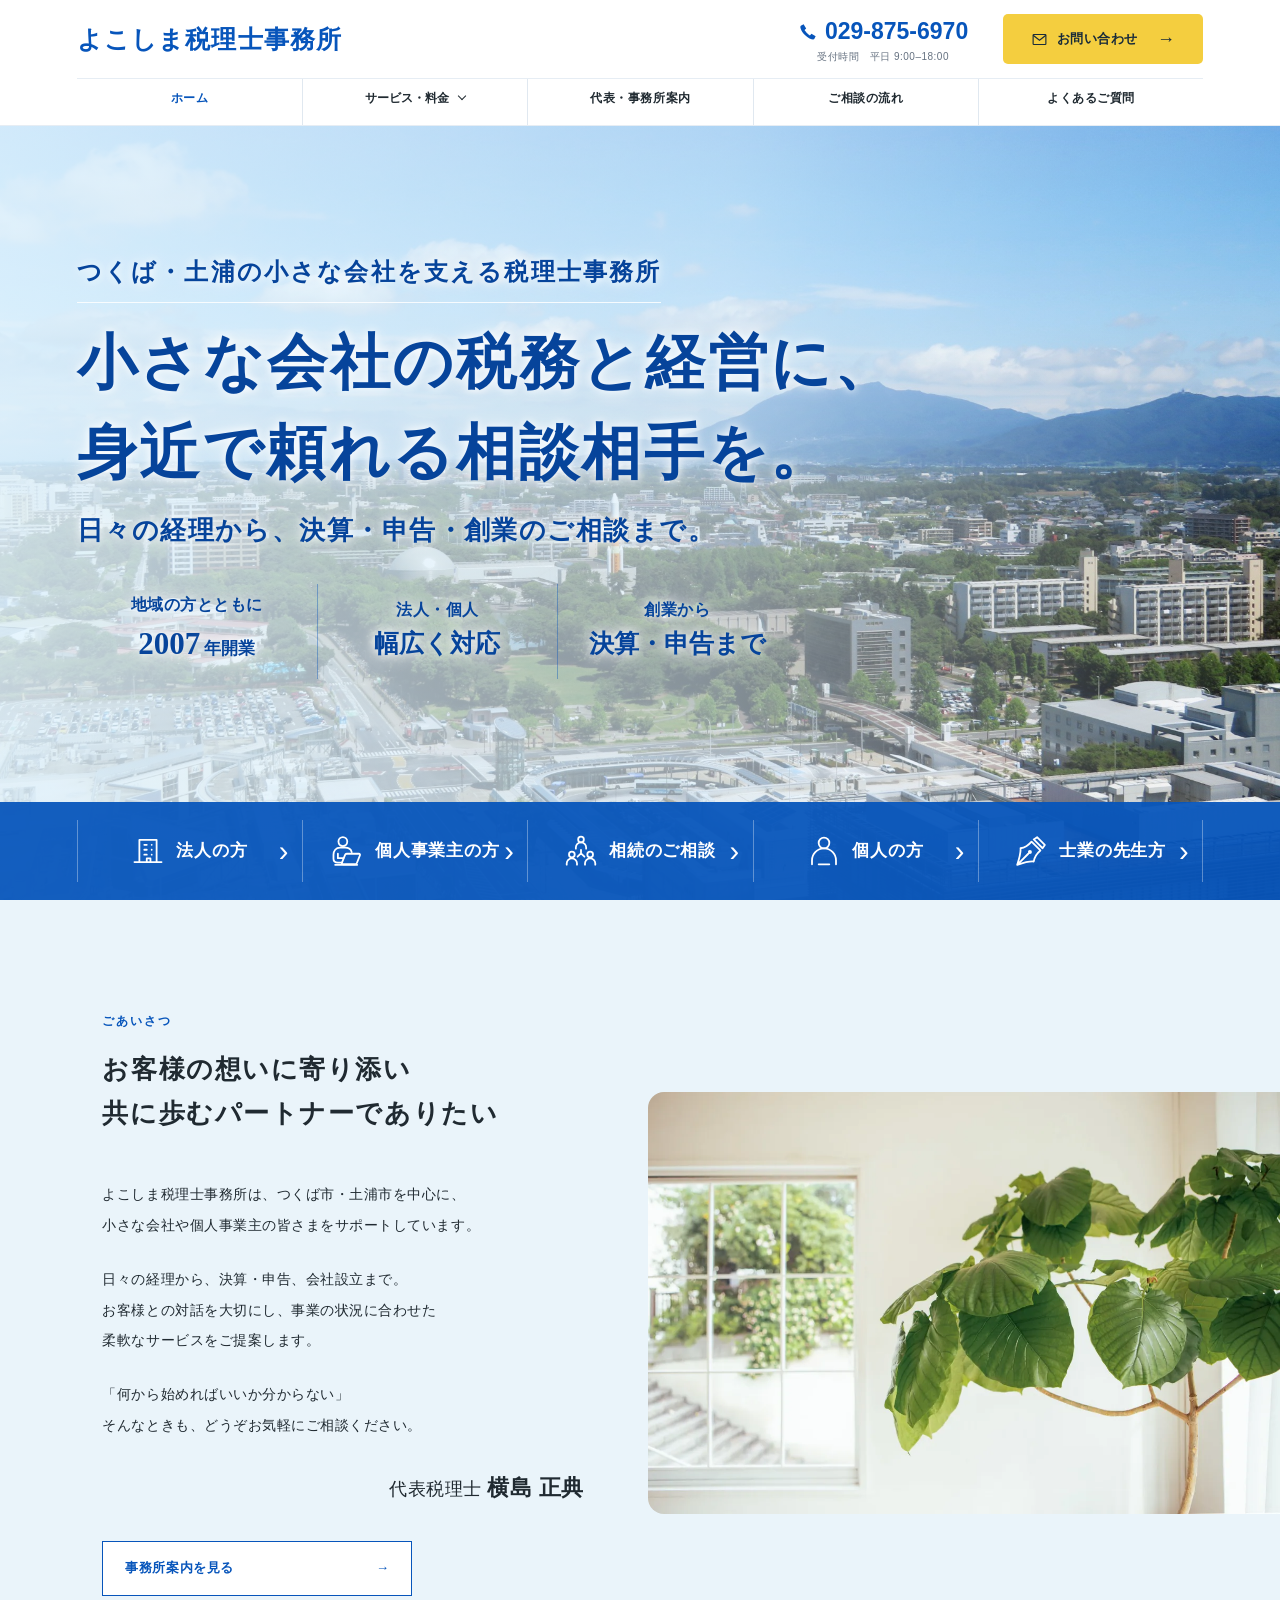
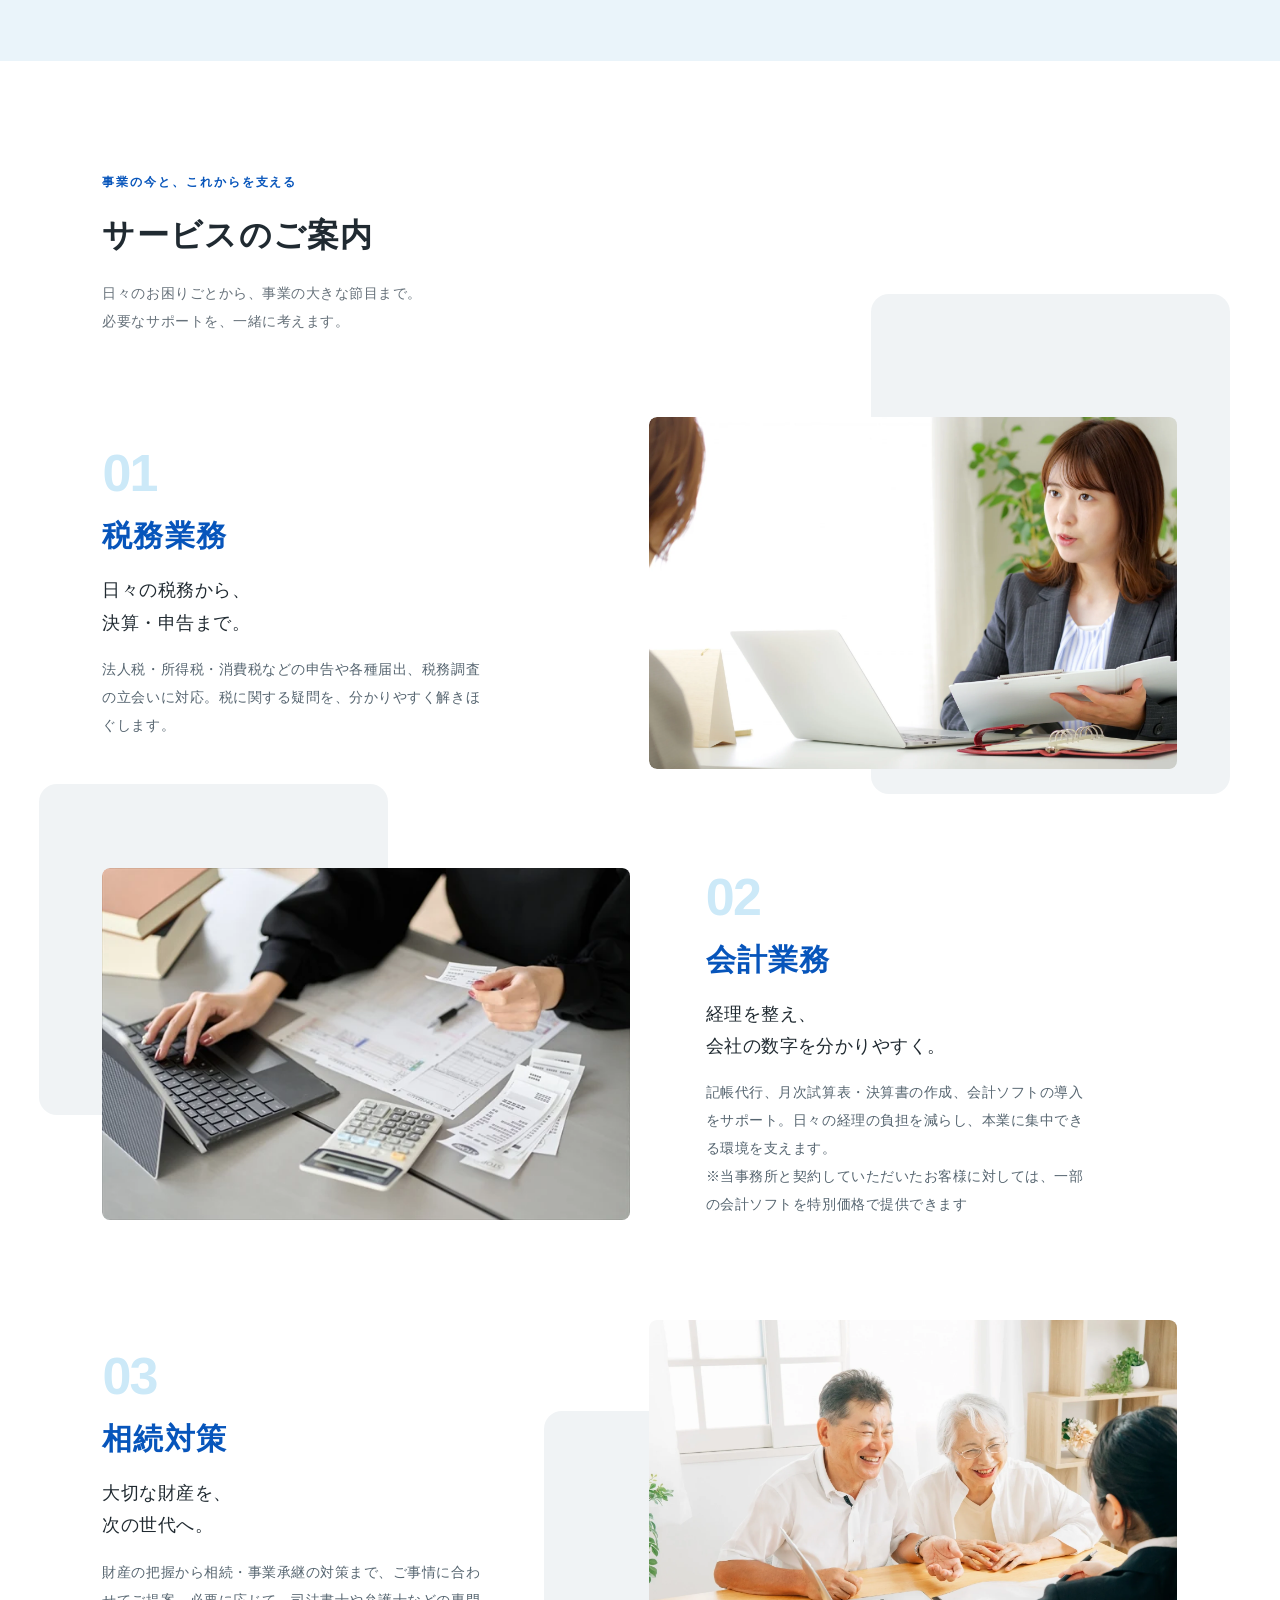
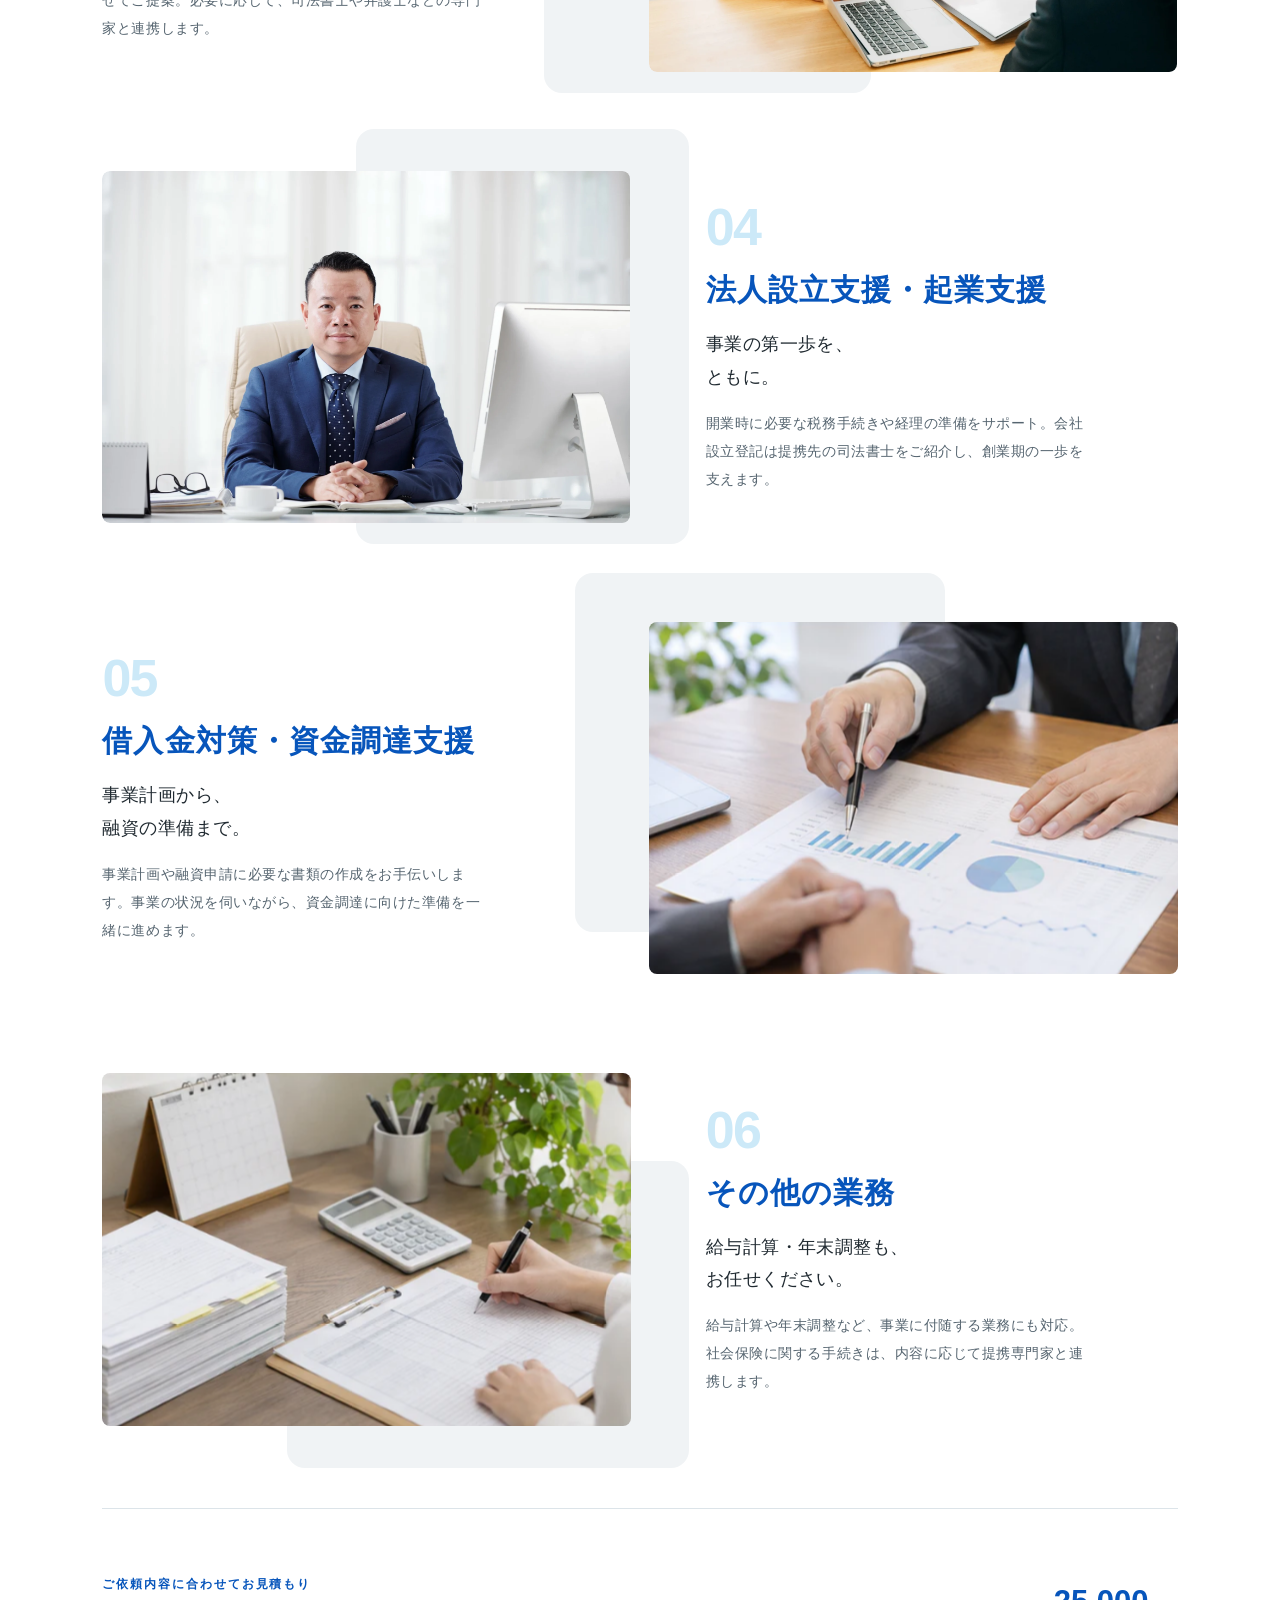
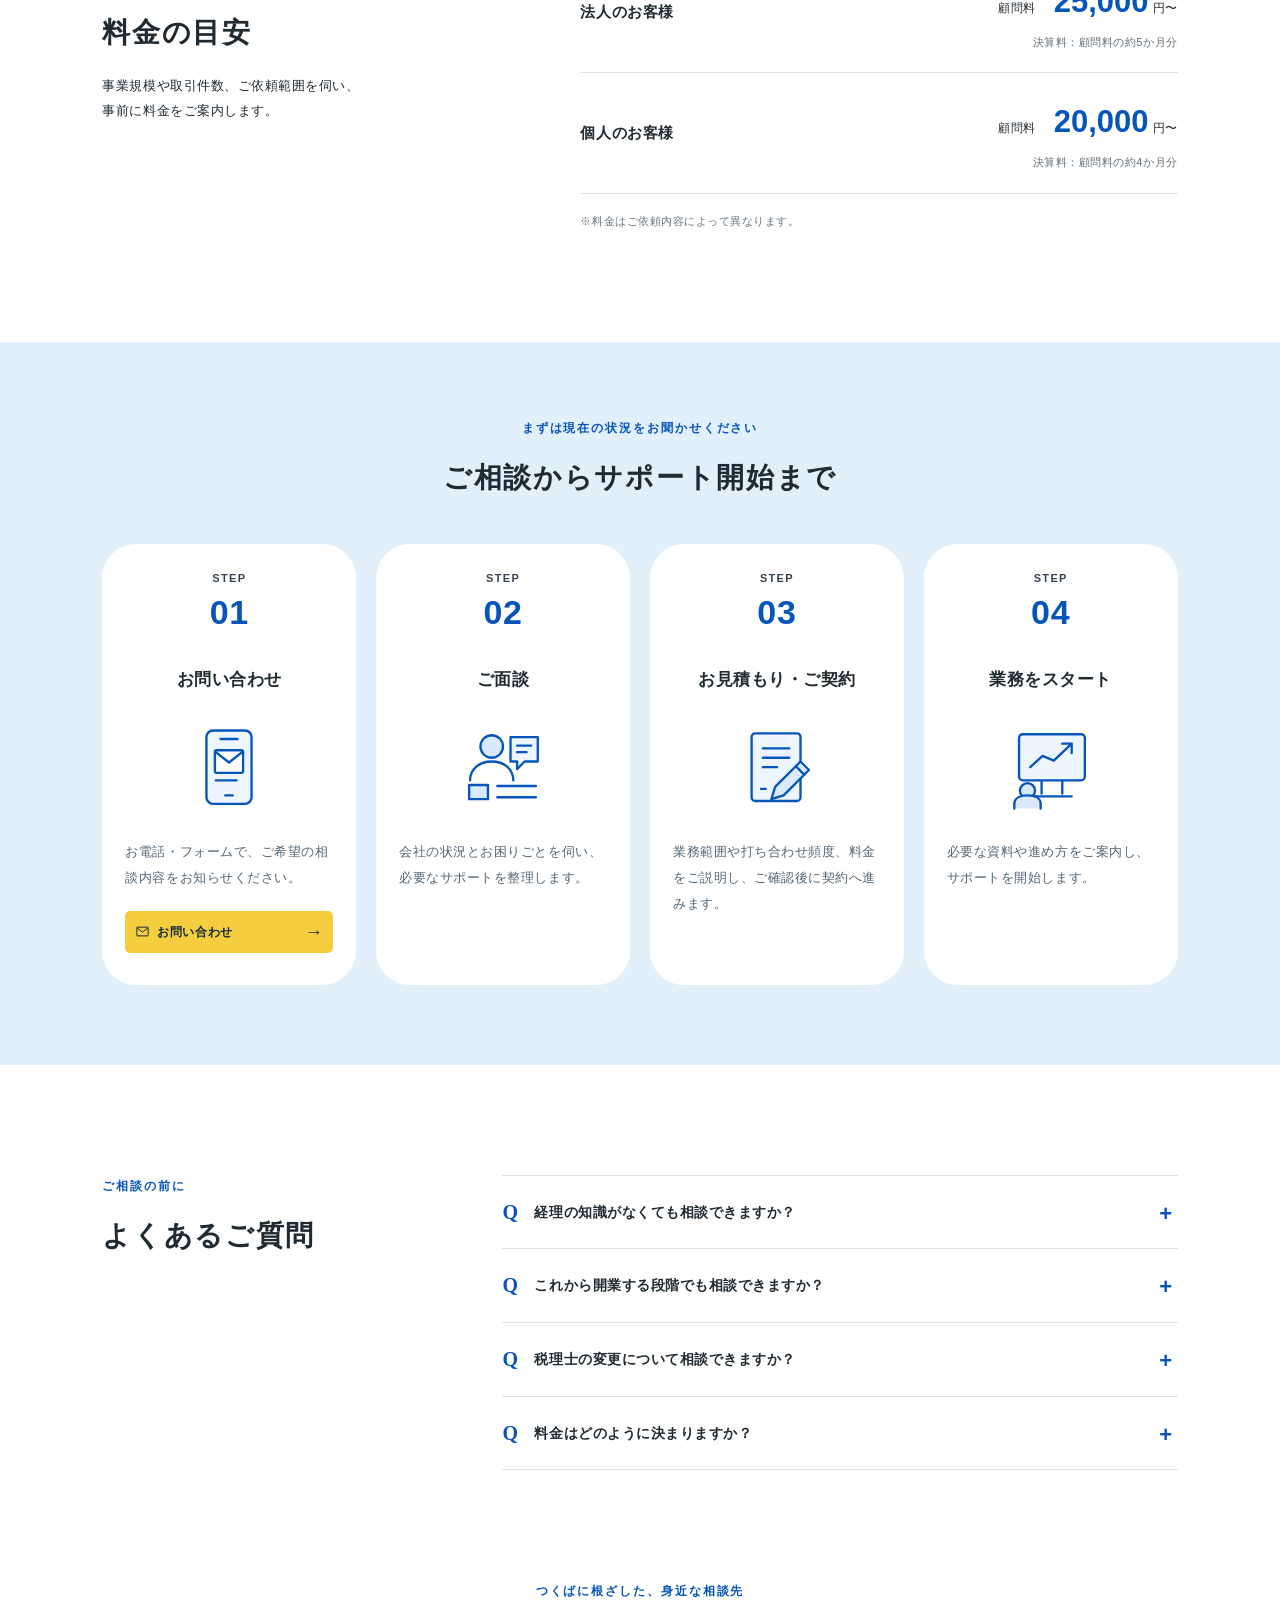
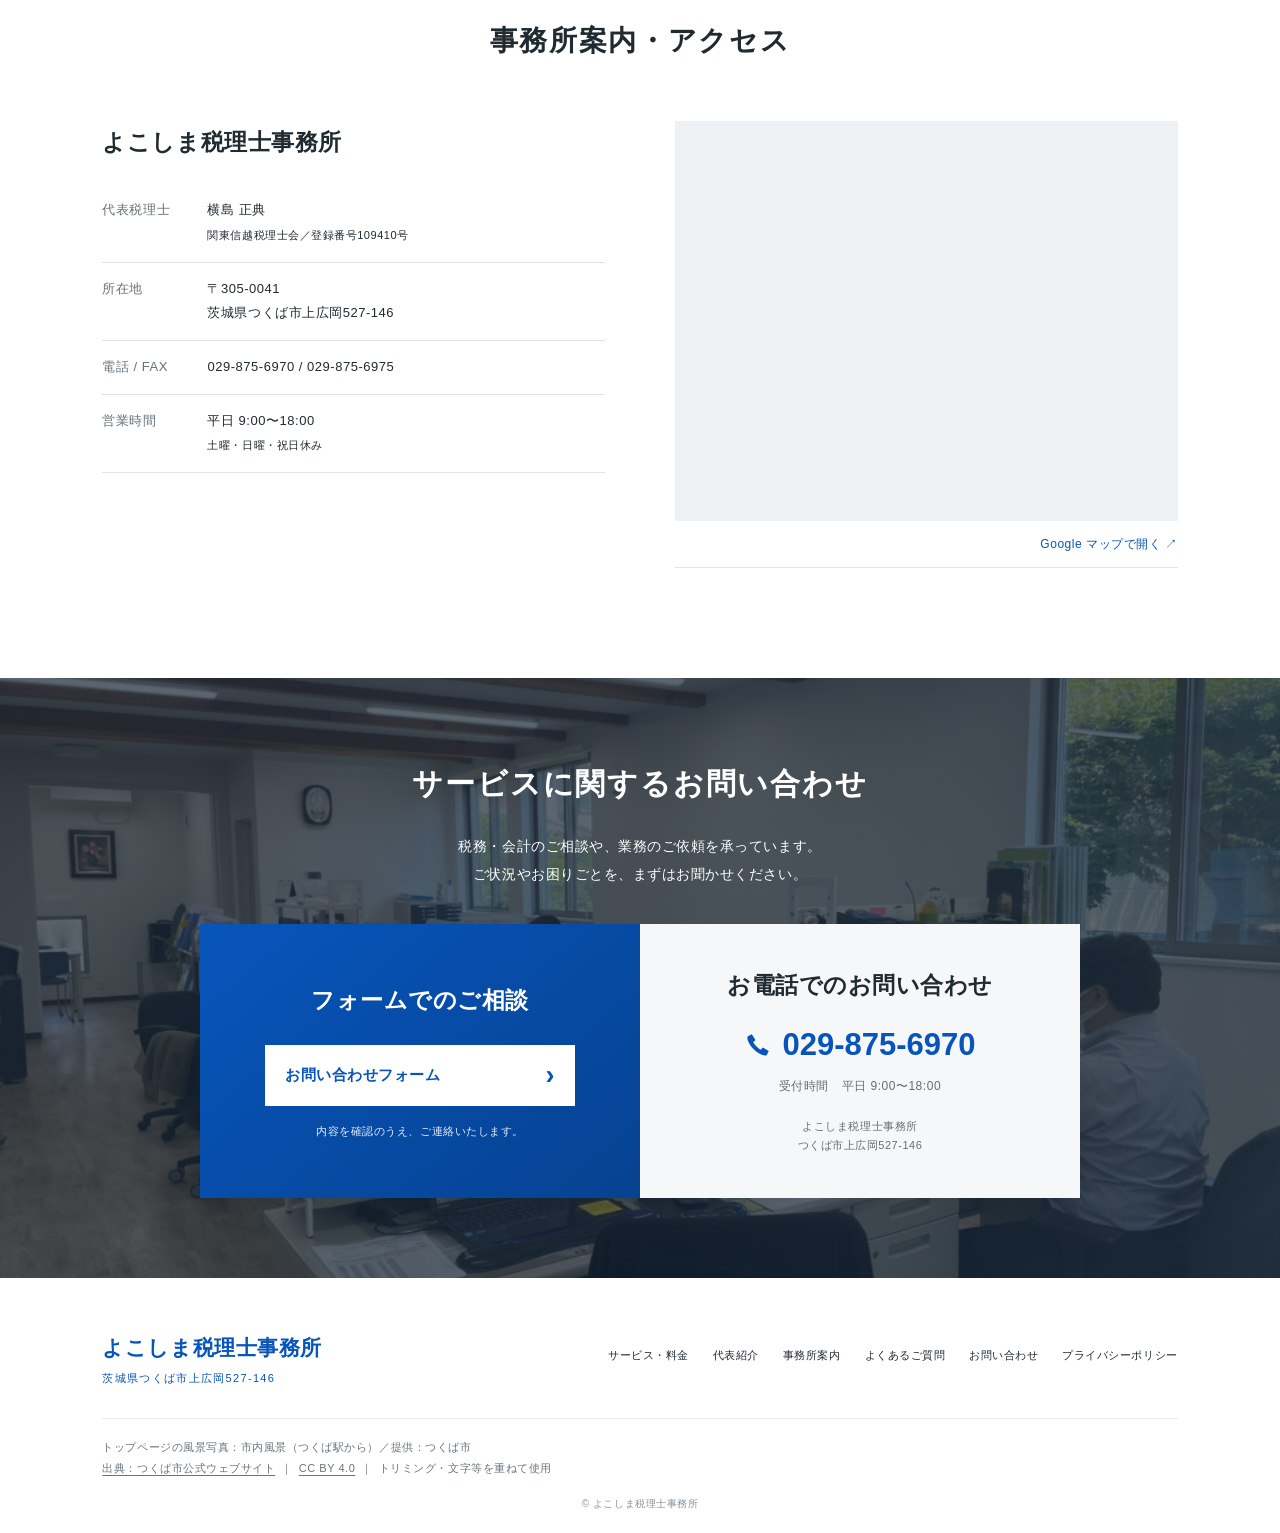
==== index.html @ c9001337 "プライバシーポリシーページを追加し、全ページのフッターからリンクする お問い合わせフォームで個人情報を受け取るため。内容は現行サイトの方針を引き継ぎ、フォームの利用目的を追記した。  Co-Autho" ====
<!doctype html>
<html lang="ja"><head><meta charset="utf-8"><meta name="viewport" content="width=device-width,initial-scale=1"><meta name="robots" content="noindex,nofollow"><title>よこしま税理士事務所｜つくば市の税務・会計・創業支援</title><meta name="description" content="つくば市・土浦市を中心に、小さな会社と個人事業主をサポート。よこしま税理士事務所の税務・会計、決算・申告、創業支援のご案内。"><link rel="stylesheet" href="style.css"><link rel="stylesheet" href="home-flow.css"><link rel="stylesheet" href="contact-panel.css"><link rel="stylesheet" href="scroll-reveal.css"><link rel="icon" href="favicon.ico" type="image/x-icon"></head>
<body><a class="skip" href="#main">本文へ</a><header class="header header-two-row" id="top"><div class="header-top"><a class="brand" href="#top">よこしま税理士事務所</a><a class="header-phone" href="tel:0298756970"><span><svg viewBox="0 0 24 24" aria-hidden="true"><path d="M6.7 2.8 3.4 4.4c-1.4.8-.1 6.2 4.9 11.2s10.4 6.3 11.2 4.9l1.7-3.3-5-3-1.9 1.9c-1.8-.9-5.5-4.6-6.4-6.4l1.9-1.9-3.1-5Z" fill="currentColor"/></svg>029-875-6970</span><small>受付時間　平日 9:00–18:00</small></a><a class="header-cta" href="contact/"><svg viewBox="0 0 24 24" aria-hidden="true"><rect x="3" y="5" width="18" height="14" rx="1"/><path d="m3 6 9 7 9-7"/></svg>お問い合わせ<span>→</span></a><button class="menu" aria-label="メニューを開く" aria-expanded="false" aria-controls="navigation"><span></span><span></span></button></div><nav id="navigation" aria-label="メインナビゲーション"><a href="#top" aria-current="page">ホーム</a><div class="nav-service-dropdown"><button type="button" class="nav-service-trigger" aria-expanded="false" aria-controls="service-submenu">サービス・料金<span class="nav-service-caret" aria-hidden="true"></span></button><div class="nav-service-submenu" id="service-submenu" aria-label="対象別のサービス"><a href="corporate/"><svg class="audience-icon" viewBox="1 -1 26 26" preserveAspectRatio="xMidYMid meet" aria-hidden="true" fill="none" stroke="currentColor" stroke-width="1.8" stroke-linecap="round" stroke-linejoin="round"><path d="M7 21V3h14v18M3 21h22M11 7h2m4 0h0M11 11h2m4 0h0M11 15h2m4 0h0M13 21v-3h3v3"/></svg><span class="audience-label">法人の方</span><span class="nav-service-chevron" aria-hidden="true">›</span></a><a href="freelance/"><svg class="audience-icon" viewBox="-0.25 -0.5 29 29" preserveAspectRatio="xMidYMid meet" aria-hidden="true" fill="none" stroke="currentColor" stroke-width="1.8" stroke-linecap="round" stroke-linejoin="round"><circle cx="10.5" cy="5.5" r="4"/><path d="M18.5 15c-.7-3-3.2-4-6-4H8c-3.9 0-6 2.8-6 6.5V21c0 2.3 1.6 3.5 4 3.5h3.5M6 16.5v4H11M3.5 26.5h20"/><path d="M14 16.5h11c.9 0 1.3.6 1 1.4l-2.8 7c-.3.8-.8 1.1-1.6 1.1H10.5c-.8 0-1.2-.6-.9-1.3l2.8-7c.3-.8.8-1.2 1.6-1.2Z"/></svg><span class="audience-label">個人事業主の方</span><span class="nav-service-chevron" aria-hidden="true">›</span></a><a href="inheritance/"><svg class="audience-icon" viewBox="0 0 28 28" aria-hidden="true" fill="none" stroke="currentColor" stroke-width="1.8" stroke-linecap="round" stroke-linejoin="round"><circle cx="14" cy="4" r="2.5"/><circle cx="6" cy="17" r="2.5"/><circle cx="22" cy="17" r="2.5"/><path d="M9.5 12v-1a4.5 4.5 0 0 1 9 0v1M1.5 26v-1a4.5 4.5 0 0 1 9 0v1m7 0v-1a4.5 4.5 0 0 1 9 0v1M14 13v3m-3 3 3-3 3 3"/></svg><span class="audience-label">相続のご相談</span><span class="nav-service-chevron" aria-hidden="true">›</span></a><a href="personal/"><svg class="audience-icon" viewBox="2 2 24 24" preserveAspectRatio="xMidYMid meet" aria-hidden="true" fill="none" stroke="currentColor" stroke-width="1.8" stroke-linecap="round" stroke-linejoin="round"><circle cx="14" cy="8" r="4"/><path d="M5 24v-3a9 9 0 0 1 18 0v3M10 24h8"/></svg><span class="audience-label">個人の方</span><span class="nav-service-chevron" aria-hidden="true">›</span></a><a href="partners/"><svg class="audience-icon" viewBox="0 -1 29 29" preserveAspectRatio="xMidYMid meet" aria-hidden="true" fill="none" stroke="currentColor" stroke-width="1.8" stroke-linecap="round" stroke-linejoin="round"><path d="m17 3 3-2 7 7-2 3-8-8ZM15 5l8 8c-3.5 3-5.5 6-6 10-4.5-.5-9 1-15 3 2-6 3.5-10.5 3-15 4-.5 7-2.5 10-6ZM2 26l10-10"/><circle cx="13.5" cy="14.5" r="1.8" fill="currentColor" stroke="none"/></svg><span class="audience-label">士業の先生方</span><span class="nav-service-chevron" aria-hidden="true">›</span></a></div></div><a href="about/">代表・事務所案内</a><a href="flow/">ご相談の流れ</a><a href="faq/">よくあるご質問</a></nav></header>
<main id="main"><section class="hero hero-classic" aria-label="つくばの小さな会社を支える税理士事務所"><img class="hero-city" src="assets/tsukuba.jpg" alt="つくば駅周辺の街並みと筑波山" fetchpriority="high"><div class="hero-wash"></div><div class="hero-content"><div class="hero-copy"><p class="hero-kicker">つくば・土浦の小さな会社を支える税理士事務所</p><h1>小さな会社の税務と経営に、<br>身近で頼れる相談相手を。</h1><p class="hero-subtitle">日々の経理から、決算・申告・創業のご相談まで。</p><ul class="hero-strengths" aria-label="事務所の特徴"><li><p>地域の方とともに<strong>2007<span>年開業</span></strong></p></li><li><p>法人・個人<strong>幅広く対応</strong></p></li><li><p>創業から<strong>決算・申告まで</strong></p></li></ul></div></div><nav class="hero-office hero-audiences" aria-label="ご相談される方へ"><a href="corporate/"><span class="audience-content"><svg class="audience-icon" viewBox="1 -1 26 26" preserveAspectRatio="xMidYMid meet" aria-hidden="true" fill="none" stroke="currentColor" stroke-width="1.8" stroke-linecap="round" stroke-linejoin="round"><path d="M7 21V3h14v18M3 21h22M11 7h2m4 0h0M11 11h2m4 0h0M11 15h2m4 0h0M13 21v-3h3v3"/></svg><span class="audience-label">法人の方</span></span><span class="audience-chevron" aria-hidden="true">›</span></a><a href="freelance/"><span class="audience-content"><svg class="audience-icon" viewBox="-0.25 -0.5 29 29" preserveAspectRatio="xMidYMid meet" aria-hidden="true" fill="none" stroke="currentColor" stroke-width="1.8" stroke-linecap="round" stroke-linejoin="round"><circle cx="10.5" cy="5.5" r="4"/><path d="M18.5 15c-.7-3-3.2-4-6-4H8c-3.9 0-6 2.8-6 6.5V21c0 2.3 1.6 3.5 4 3.5h3.5M6 16.5v4H11M3.5 26.5h20"/><path d="M14 16.5h11c.9 0 1.3.6 1 1.4l-2.8 7c-.3.8-.8 1.1-1.6 1.1H10.5c-.8 0-1.2-.6-.9-1.3l2.8-7c.3-.8.8-1.2 1.6-1.2Z"/></svg><span class="audience-label">個人事業主の方</span></span><span class="audience-chevron" aria-hidden="true">›</span></a><a href="inheritance/"><span class="audience-content"><svg class="audience-icon" viewBox="0 0 28 28" aria-hidden="true" fill="none" stroke="currentColor" stroke-width="1.8" stroke-linecap="round" stroke-linejoin="round"><circle cx="14" cy="4" r="2.5"/><circle cx="6" cy="17" r="2.5"/><circle cx="22" cy="17" r="2.5"/><path d="M9.5 12v-1a4.5 4.5 0 0 1 9 0v1M1.5 26v-1a4.5 4.5 0 0 1 9 0v1m7 0v-1a4.5 4.5 0 0 1 9 0v1M14 13v3m-3 3 3-3 3 3"/></svg><span class="audience-label">相続のご相談</span></span><span class="audience-chevron" aria-hidden="true">›</span></a><a href="personal/"><span class="audience-content"><svg class="audience-icon" viewBox="2 2 24 24" preserveAspectRatio="xMidYMid meet" aria-hidden="true" fill="none" stroke="currentColor" stroke-width="1.8" stroke-linecap="round" stroke-linejoin="round"><circle cx="14" cy="8" r="4"/><path d="M5 24v-3a9 9 0 0 1 18 0v3M10 24h8"/></svg><span class="audience-label">個人の方</span></span><span class="audience-chevron" aria-hidden="true">›</span></a><a href="partners/"><span class="audience-content"><svg class="audience-icon" viewBox="0 -1 29 29" preserveAspectRatio="xMidYMid meet" aria-hidden="true" fill="none" stroke="currentColor" stroke-width="1.8" stroke-linecap="round" stroke-linejoin="round"><path d="m17 3 3-2 7 7-2 3-8-8ZM15 5l8 8c-3.5 3-5.5 6-6 10-4.5-.5-9 1-15 3 2-6 3.5-10.5 3-15 4-.5 7-2.5 10-6ZM2 26l10-10"/><circle cx="13.5" cy="14.5" r="1.8" fill="currentColor" stroke="none"/></svg><span class="audience-label">士業の先生方</span></span><span class="audience-chevron" aria-hidden="true">›</span></a></nav></section>
<section class="intro section" id="about"><div class="intro-bg"></div><div class="wrap intro-grid"><div class="intro-copy"><p class="eyebrow">ごあいさつ</p><h2>お客様の想いに寄り添い<br>共に歩むパートナーでありたい</h2><div class="prose"><p>よこしま税理士事務所は、つくば市・土浦市を中心に、<br class="desktop">小さな会社や個人事業主の皆さまをサポートしています。</p><p>日々の経理から、決算・申告、会社設立まで。<br>お客様との対話を大切にし、事業の状況に合わせた<br class="desktop">柔軟なサービスをご提案します。</p><p>「何から始めればいいか分からない」<br>そんなときも、どうぞお気軽にご相談ください。</p><p class="intro-signature">代表税理士 <strong>横島 正典</strong></p></div><a class="outline" href="about/">事務所案内を見る <span>→</span></a></div><figure class="intro-photo"><img src="assets/greeting-plant-window.webp" alt="窓辺に観葉植物が置かれた明るい室内" width="1200" height="800" loading="lazy"></figure></div></section>
<section class="section services services-editorial" id="services"><div class="wrap"><div class="service-heading"><p class="eyebrow">事業の今と、これからを支える</p><h2>サービスのご案内</h2><p>日々のお困りごとから、事業の大きな節目まで。<br>必要なサポートを、一緒に考えます。</p></div><div class="service-stories"><article class="service-story" id="service-1"><div class="service-copy"><span class="story-number" aria-hidden="true">01</span><h3>税務業務</h3><h4>日々の税務から、<br>決算・申告まで。</h4><p>法人税・所得税・消費税などの申告や各種届出、税務調査の立会いに対応。税に関する疑問を、分かりやすく解きほぐします。</p></div><div class="service-visual"><div class="service-photo-frame"><div class="service-photo photo-1" role="img" aria-label="書類を手に相談に応じる女性（イメージ）"></div></div></div></article><article class="service-story" id="service-2"><div class="service-copy"><span class="story-number" aria-hidden="true">02</span><h3>会計業務</h3><h4>経理を整え、<br>会社の数字を分かりやすく。</h4><p>記帳代行、月次試算表・決算書の作成、会計ソフトの導入をサポート。日々の経理の負担を減らし、本業に集中できる環境を支えます。</p><p>※当事務所と契約していただいたお客様に対しては、一部の会計ソフトを特別価格で提供できます</p></div><div class="service-visual"><div class="service-photo-frame"><div class="service-photo photo-2" role="img" aria-label="領収書を手にパソコンで経理作業をする様子（イメージ）"></div></div></div></article><article class="service-story" id="service-3"><div class="service-copy"><span class="story-number" aria-hidden="true">03</span><h3>相続対策</h3><h4>大切な財産を、<br>次の世代へ。</h4><p>財産の把握から相続・事業承継の対策まで、ご事情に合わせてご提案。必要に応じて、司法書士や弁護士などの専門家と連携します。</p></div><div class="service-visual"><div class="service-photo-frame"><div class="service-photo photo-3" role="img" aria-label="相続について相談する二人（イメージ）"></div></div></div></article><article class="service-story" id="service-4"><div class="service-copy"><span class="story-number" aria-hidden="true">04</span><h3>法人設立支援・起業支援</h3><h4>事業の第一歩を、<br>ともに。</h4><p>開業時に必要な税務手続きや経理の準備をサポート。会社設立登記は提携先の司法書士をご紹介し、創業期の一歩を支えます。</p></div><div class="service-visual"><div class="service-photo-frame"><div class="service-photo photo-4" role="img" aria-label="オフィスの机に座るスーツ姿の男性（イメージ）"></div></div></div></article><article class="service-story" id="service-5"><div class="service-copy"><span class="story-number" aria-hidden="true">05</span><h3>借入金対策・資金調達支援</h3><h4>事業計画から、<br>融資の準備まで。</h4><p>事業計画や融資申請に必要な書類の作成をお手伝いします。事業の状況を伺いながら、資金調達に向けた準備を一緒に進めます。</p></div><div class="service-visual"><div class="service-photo-frame"><div class="service-photo photo-5" role="img" aria-label="事業計画と資金繰りの資料を確認する手元（イメージ）"></div></div></div></article><article class="service-story" id="service-6"><div class="service-copy"><span class="story-number" aria-hidden="true">06</span><h3>その他の業務</h3><h4>給与計算・年末調整も、<br>お任せください。</h4><p>給与計算や年末調整など、事業に付随する業務にも対応。社会保険に関する手続きは、内容に応じて提携専門家と連携します。</p></div><div class="service-visual"><div class="service-photo-frame"><div class="service-photo photo-6" role="img" aria-label="給与計算や年末調整の事務作業イメージ（イメージ）"></div></div></div></article></div><div class="fees"><div><p class="eyebrow">ご依頼内容に合わせてお見積もり</p><h2>料金の目安</h2><p>事業規模や取引件数、ご依頼範囲を伺い、<br>事前に料金をご案内します。</p></div><div class="fee-table"><div class="fee-row"><h3>法人のお客様</h3><p>顧問料 <strong>25,000</strong>円〜<small>決算料：顧問料の約5か月分</small></p></div><div class="fee-row"><h3>個人のお客様</h3><p>顧問料 <strong>20,000</strong>円〜<small>決算料：顧問料の約4か月分</small></p></div><p class="fee-note">※料金はご依頼内容によって異なります。</p></div></div></div></section>
<section class="flow section" id="flow"><div class="wrap"><div class="section-heading"><p class="eyebrow">まずは現在の状況をお聞かせください</p><h2>ご相談からサポート開始まで</h2></div><ol class="corporate-flow-cards"><li><div class="flow-step-label">STEP<strong>01</strong></div><h3>お問い合わせ</h3><svg class="flow-icon" viewBox="0 0 100 100" fill="none" stroke="currentColor" stroke-width="2.5" stroke-linecap="round" stroke-linejoin="round" aria-hidden="true"><rect x="26" y="8" width="48" height="78" rx="7" fill="#edf5ff"/><path d="M41 17h18M46 77h8"/><rect x="35" y="29" width="30" height="24" rx="2" fill="white"/><path d="m36 31 14 11 14-11M36 61h22"/></svg><p>お電話・フォームで、ご希望の相談内容をお知らせください。</p><a class="header-cta flow-contact-cta" href="contact/"><svg viewBox="0 0 24 24" aria-hidden="true"><rect x="3" y="5" width="18" height="14" rx="1"/><path d="m3 6 9 7 9-7"/></svg>お問い合わせ<span>→</span></a></li><li><div class="flow-step-label">STEP<strong>02</strong></div><h3>ご面談</h3><svg class="flow-icon" viewBox="0 0 100 100" fill="none" stroke="currentColor" stroke-width="2.5" stroke-linecap="round" stroke-linejoin="round" aria-hidden="true"><path d="M15 61c0-12 10-20 23-20s23 8 23 20M44 79h41M44 67h41"/><circle cx="38" cy="25" r="12" fill="#d9eaff"/><path d="M58 15h29v26H73l-8 8v-8h-7z" fill="#edf5ff"/><path d="M65 24h15M65 31h10"/><path d="M14 66h20v15H14z" fill="#d9eaff"/></svg><p>会社の状況とお困りごとを伺い、必要なサポートを整理します。</p></li><li><div class="flow-step-label">STEP<strong>03</strong></div><h3>お見積もり・ご契約</h3><svg class="flow-icon" viewBox="0 0 100 100" fill="none" stroke="currentColor" stroke-width="2.5" stroke-linecap="round" stroke-linejoin="round" aria-hidden="true"><rect x="23" y="11" width="52" height="72" rx="4" fill="#edf5ff"/><path d="M35 27h28M35 37h28M35 47h15"/><path d="m48 68 27-27 9 9-27 27-13 4z" fill="#d9eaff"/><path d="m70 46 9 9M33 70h5"/></svg><p>業務範囲や打ち合わせ頻度、料金をご説明し、ご確認後に契約へ進みます。</p></li><li><div class="flow-step-label">STEP<strong>04</strong></div><h3>業務をスタート</h3><svg class="flow-icon" viewBox="0 0 100 100" fill="none" stroke="currentColor" stroke-width="2.5" stroke-linecap="round" stroke-linejoin="round" aria-hidden="true"><rect x="16" y="12" width="70" height="49" rx="4" fill="#edf5ff"/><path d="M40 62v13M62 62v13M30 78h42M28 47l13-12 12 5 19-18M62 22h10v10"/><circle cx="25" cy="72" r="8" fill="#d9eaff"/><path d="M11 91v-5c0-6 6-9 14-9s14 3 14 9v5" fill="#d9eaff"/></svg><p>必要な資料や進め方をご案内し、サポートを開始します。</p></li></ol></div></section>
<section class="faq section" id="faq"><div class="wrap faq-grid"><div><p class="eyebrow">ご相談の前に</p><h2>よくあるご質問</h2></div><div class="questions"><details><summary>経理の知識がなくても相談できますか？</summary><p>もちろんです。帳簿の付け方や領収書の整理、会計ソフトの使い方など、基本的なことからご相談いただけます。</p></details><details><summary>これから開業する段階でも相談できますか？</summary><p>はい。開業時に必要な税務上の届出や経理の準備、資金調達などについてサポートします。会社設立登記は提携先の司法書士をご紹介します。</p></details><details><summary>税理士の変更について相談できますか？</summary><p>ご相談いただけます。現在の状況やご希望を伺い、必要な資料と引き継ぎの進め方をご案内します。</p></details><details><summary>料金はどのように決まりますか？</summary><p>事業規模、取引件数、依頼する業務の範囲や訪問頻度などに応じてお見積もりします。ご事情やご予算もお聞かせください。</p></details></div></div></section>
<section class="office section" id="office"><div class="wrap"><div class="section-heading"><p class="eyebrow">つくばに根ざした、身近な相談先</p><h2>事務所案内・アクセス</h2></div><div class="office-grid"><div><h3 class="office-name">よこしま税理士事務所</h3><dl class="office-data"><div><dt>代表税理士</dt><dd>横島 正典<br><small>関東信越税理士会／登録番号109410号</small></dd></div><div><dt>所在地</dt><dd>〒305-0041<br>茨城県つくば市上広岡527-146</dd></div><div><dt>電話 / FAX</dt><dd><a href="tel:0298756970">029-875-6970</a> / 029-875-6975</dd></div><div><dt>営業時間</dt><dd>平日 9:00〜18:00<br><small>土曜・日曜・祝日休み</small></dd></div></dl></div><div class="map"><iframe title="よこしま税理士事務所の所在地（Google マップ）" src="https://maps.google.com/maps?q=%E8%8C%A8%E5%9F%8E%E7%9C%8C%E3%81%A4%E3%81%8F%E3%81%B0%E5%B8%82%E4%B8%8A%E5%BA%83%E5%B2%A1527-146&output=embed&hl=ja&z=15" loading="lazy" referrerpolicy="no-referrer-when-downgrade" allowfullscreen></iframe><a class="map-link" href="https://www.google.com/maps/search/?api=1&query=%E3%82%88%E3%81%93%E3%81%97%E3%81%BE%E7%A8%8E%E7%90%86%E5%A3%AB%E4%BA%8B%E5%8B%99%E6%89%80%20%E3%81%A4%E3%81%8F%E3%81%B0" target="_blank" rel="noopener">Google マップで開く ↗</a></div></div></div></section>
<section class="contact corporate-contact" id="contact" aria-labelledby="contact-title"><div class="wrap"><h2 id="contact-title">サービスに関するお問い合わせ</h2><p class="corporate-contact-intro">税務・会計のご相談や、業務のご依頼を承っています。<br>ご状況やお困りごとを、まずはお聞かせください。</p><div class="corporate-contact-panels"><div class="corporate-contact-form"><h3>フォームでのご相談</h3><a href="contact/">お問い合わせフォーム <span aria-hidden="true">›</span></a><p>内容を確認のうえ、ご連絡いたします。</p></div><div class="corporate-contact-tel"><h3>お電話でのお問い合わせ</h3><a href="tel:0298756970"><svg viewBox="0 0 24 24" aria-hidden="true"><path d="M6.7 2.8 3.4 4.4c-1.4.8-.1 6.2 4.9 11.2s10.4 6.3 11.2 4.9l1.7-3.3-5-3-1.9 1.9c-1.8-.9-5.5-4.6-6.4-6.4l1.9-1.9-3.1-5Z" fill="currentColor"/></svg>029-875-6970</a><p>受付時間　平日 9:00〜18:00</p><small>よこしま税理士事務所<br>つくば市上広岡527-146</small></div></div></div></section>
</main><footer><div class="wrap"><a class="brand" href="#top">よこしま税理士事務所<small>茨城県つくば市上広岡527-146</small></a><nav aria-label="フッターナビゲーション"><a href="#services">サービス・料金</a><a href="about/#representative">代表紹介</a><a href="about/#office-info">事務所案内</a><a href="faq/">よくあるご質問</a><a href="contact/">お問い合わせ</a><a href="privacy/">プライバシーポリシー</a></nav><div class="footer-photo-credit">トップページの風景写真：市内風景（つくば駅から）／提供：つくば市<br><a href="https://www.city.tsukuba.lg.jp/soshikikarasagasu/shichokoshitsukohosenryakuka/gyomuannai/6/1/1008071.html" target="_blank" rel="noopener">出典：つくば市公式ウェブサイト</a><span>｜</span><a href="https://creativecommons.org/licenses/by/4.0/deed.ja" target="_blank" rel="noopener">CC BY 4.0</a><span>｜</span>トリミング・文字等を重ねて使用</div><p class="copyright">© よこしま税理士事務所</p></div></footer><div class="mobile-contact"><a href="tel:0298756970">☎ 電話で相談</a><a href="contact/">お問い合わせ →</a></div><script src="script.js"></script><script src="scroll-reveal.js"></script></body></html>
---- style.css ----
:root{--blue:#0755bb;--deep:#064ba7;--pale:#eaf4fa;--ink:#202a31;--line:#dce4e9}*{box-sizing:border-box}html{scroll-behavior:smooth;scroll-padding-top:100px}body{margin:0;color:var(--ink);font-family:"Noto Sans JP","Hiragino Kaku Gothic ProN","Yu Gothic",Meiryo,sans-serif;font-size:15px;line-height:1.9;letter-spacing:.035em}a{color:inherit;text-decoration:none}button{font:inherit}img{max-width:100%;display:block}h1,h2,h3,p,figure{margin:0}h2{font-size:28px;line-height:1.7;letter-spacing:.06em}h3{font-size:19px}a:focus-visible,button:focus-visible,summary:focus-visible{outline:3px solid #e09e00;outline-offset:5px}.skip{position:absolute;left:10px;top:-60px;background:white;z-index:50}.skip:focus{top:0}.wrap{width:min(1120px,84%);margin:auto}.header{height:94px;display:flex;align-items:center;padding:0 3.5%;gap:32px;background:white;position:relative;z-index:10}.brand{font-family:"Yu Mincho","Hiragino Mincho ProN","Noto Serif JP",serif;font-size:26px;font-weight:700;line-height:1.5;white-space:nowrap}.brand small{display:block;font-family:"Yu Gothic",Meiryo,sans-serif;font-size:11px;font-weight:400;margin-top:5px;letter-spacing:.12em}.header .brand{align-self:stretch;padding-top:20px;background:#fff;position:relative}.header .brand:after{content:"";position:absolute;left:-22px;right:-22px;bottom:-12px;height:16px;background:#fff}.header nav{display:flex;gap:25px;margin-left:auto;align-items:center;font-size:12px;font-weight:700;white-space:nowrap}.header nav a:hover,footer a:hover{color:var(--blue)}.header-phone{text-align:center;line-height:1.4;white-space:nowrap}.header-phone span{font-size:23px;letter-spacing:0;color:var(--blue);font-weight:700}.header-phone small{display:block;font-size:11px}.menu{display:none}.hero{height:500px;position:relative}.hero>img{height:100%;width:100%;object-fit:cover;object-position:50% 62%}.hero h1{position:absolute;right:0;bottom:-35px;background:var(--blue);color:#fff;font-size:28px;line-height:1.8;font-weight:400;letter-spacing:.12em;padding:26px 6.5%;min-width:49%}.section{padding:110px 0}.eyebrow{color:var(--blue);font-size:12px;font-weight:600;letter-spacing:.16em;margin-bottom:14px}.intro{position:relative;padding-bottom:65px}.intro-bg{position:absolute;left:0;right:32%;top:245px;bottom:0;background:var(--pale);z-index:-1}.intro-grid{display:grid;grid-template-columns:1fr 360px;gap:90px;align-items:start}.intro h2{font-size:26px;margin-bottom:44px}.prose{font-size:14px;line-height:2.2}.prose p+p{margin-top:23px}.outline{display:flex;justify-content:space-between;align-items:center;max-width:310px;padding:14px 22px;border:1px solid var(--blue);color:var(--blue);font-size:13px;font-weight:600;margin-top:30px;background:white;transition:.2s}.outline:hover{background:var(--blue);color:white}.portrait img{width:100%;aspect-ratio: .83;object-fit:cover;object-position:center;clip-path:inset(0 0 0 0)}.portrait figcaption{text-align:right;font-size:12px;padding:10px 0}.portrait strong{font-size:18px;margin-left:12px;font-weight:500}.section-heading{text-align:center;margin-bottom:56px}.section-heading>p:last-child:not(.eyebrow){margin-top:18px;font-size:14px;color:#67717a}.fees{display:grid;grid-template-columns: .8fr 1.2fr;gap:80px;border-top:1px solid var(--line);margin-top:90px;padding-top:64px}.fees>div>p:last-child{font-size:13px;margin-top:17px}.fee-row{display:flex;align-items:center;justify-content:space-between;border-bottom:1px solid var(--line);padding:20px 0}.fee-row:first-child{padding-top:0}.fee-row h3{font-size:15px}.fee-row p{font-size:12px;text-align:right}.fee-row strong{color:var(--blue);font-family:Georgia,serif;font-size:31px;letter-spacing:0;margin-left:14px;margin-right:4px}.fee-row small{display:block;font-size:11px;color:#66717b}.fee-note{font-size:11px!important;line-height:1.9;color:#69747d}.flow{background:#f4f8fa}.faq-grid{display:grid;grid-template-columns: .65fr 1.35fr;gap:75px}.questions details{border-bottom:1px solid var(--line)}.questions details:first-child{border-top:1px solid var(--line)}summary{cursor:pointer;list-style:none;position:relative;font-size:14px;font-weight:600;padding:23px 36px 23px 32px}summary::-webkit-details-marker{display:none}summary:before{content:"Q";color:var(--blue);font-family:Georgia,serif;position:absolute;left:0;font-size:20px;top:17px}summary:after{content:"+";position:absolute;right:5px;color:var(--blue);font-size:22px;top:17px}details[open] summary:after{content:"−"}.questions details p{padding:0 30px 24px 32px;font-size:13px;color:#606d77}.office{padding-top:0}.office-grid{display:grid;grid-template-columns:1fr 1fr;gap:70px}.office-name{font-family:"Yu Mincho","Hiragino Mincho ProN",serif;font-size:23px;margin-bottom:20px}.office-data{margin:0}.office-data>div{display:grid;grid-template-columns:105px 1fr;border-bottom:1px solid var(--line);padding:14px 0;font-size:13px}.office-data dt{color:#66717a}.office-data dd{margin:0}.office-data small{font-size:11px}.office h4{margin:28px 0 10px;font-size:13px}.map iframe{width:100%;height:400px;border:0;display:block;background:#edf1f3}.map-link{display:block;text-align:right;color:var(--blue);font-size:12px;border-bottom:1px solid var(--line);padding:12px 0}.contact{padding:75px 0;background:var(--deep);color:#fff;text-align:center}.contact .eyebrow{color:#b6daee}.contact h2{font-size:27px;font-weight:500}footer{padding:55px 0 20px;background:white}footer .wrap{display:flex;align-items:start;flex-wrap:wrap;justify-content:space-between}footer .brand{font-size:21px}footer nav{display:flex;gap:24px;font-size:11px;padding-top:12px}.copyright{font-size:10px;color:#84919b;width:100%;text-align:center;margin-top:50px}.mobile-contact{display:none}
@media(min-width:1600px){.hero{height:580px}.header nav{gap:35px}}
@media(max-width:1200px){.header{gap:18px;padding:0 2.5%}.header .brand{font-size:22px;padding-top:23px}.header nav{gap:16px;font-size:11px}.header-phone span{font-size:20px}.intro-grid{gap:50px;grid-template-columns:1fr 310px}.intro h2{font-size:23px}.fees{gap:45px}}
@media(max-width:950px){.header nav{display:none;position:absolute;top:80px;left:0;right:0;padding:24px 6%;background:white;box-shadow:0 15px 25px #0f345018;flex-direction:column;align-items:stretch;gap:0;font-size:14px}.header nav.open{display:flex}.header nav a{padding:13px 0;border-bottom:1px solid var(--line)}.header{height:80px}.header .brand{padding-top:16px}.header-phone{margin-left:auto}.menu{display:flex;flex-direction:column;gap:7px;border:0;background:white;padding:16px 8px;cursor:pointer}.menu span{width:25px;height:1px;background:var(--blue)}.hero h1{font-size:23px;padding:22px 5%}.hero{height:440px}.intro-grid{grid-template-columns:1fr 260px;gap:35px}.intro h2{font-size:20px}.prose{font-size:13px}.faq-grid{gap:35px}.office-grid{gap:35px}footer nav{gap:14px}.wrap{width:88%}}
@media(max-width:650px){body{font-size:15px;letter-spacing:.02em}html{scroll-padding-top:80px}.header{height:76px;padding:0 5%;gap:15px}.header .brand{font-size:20px;padding-top:16px}.brand small{font-size:10px;margin-top:3px}.header-phone{display:none}.menu{margin-left:auto}.header .brand:after{left:-10px;right:-10px;bottom:-7px;height:10px}.header nav{top:76px}.hero{height:400px}.hero>img{object-position:60% 58%}.hero h1{bottom:-40px;font-size:19px;letter-spacing:.055em;padding:21px 6%;width:94%;min-width:0;line-height:1.95}.wrap{width:88%}.section{padding:72px 0}h2{font-size:24px}.eyebrow{font-size:11px}.intro{padding:60px 0 40px}.intro-grid{display:flex;flex-direction:column;gap:35px}.intro h2{font-size:22px;line-height:1.8;margin-bottom:29px}.intro-bg{top:190px;right:0;bottom:0}.prose{font-size:14px;line-height:2.1}.desktop{display:none}.portrait{width:75%;margin-left:auto;max-width:330px}.portrait img{aspect-ratio:.92}.portrait figcaption{font-size:11px}.portrait strong{font-size:17px}.outline{max-width:100%;width:100%;font-size:13px}.section-heading{margin-bottom:35px}.section-heading>p:last-child:not(.eyebrow){font-size:13px}.fees{grid-template-columns:1fr;gap:30px;padding-top:40px;margin-top:50px}.fee-row h3{font-size:14px}.fee-row strong{font-size:30px}.faq-grid{grid-template-columns:1fr;gap:25px}summary{font-size:14px;padding:23px 28px}.questions details p{font-size:14px;padding-left:28px;padding-right:15px}.office{padding-top:0}.office-grid{grid-template-columns:1fr;gap:30px}.office-data>div{font-size:13px;grid-template-columns:95px 1fr}.office-name{font-size:23px}.map iframe{height:320px}.contact{padding:55px 0}.contact h2{font-size:24px}footer{padding:40px 0 83px}footer nav{display:grid;grid-template-columns:1fr 1fr;gap:10px 25px;margin-top:25px;font-size:12px}.copyright{margin-top:30px;text-align:left}.mobile-contact{display:grid;grid-template-columns:1fr 1fr;position:fixed;bottom:0;left:0;right:0;z-index:20;box-shadow:0 -2px 15px #15394915;padding-bottom:env(safe-area-inset-bottom);background:var(--blue)}.mobile-contact a{background:white;color:var(--blue);text-align:center;padding:15px 0;font-size:13px;font-weight:600}.mobile-contact a:last-child{background:var(--blue);color:white}}
@media(prefers-reduced-motion:reduce){html{scroll-behavior:auto}*{transition:none!important}}
@media(max-width:650px){.intro h2{font-size:21px;text-wrap:balance}}

.hero-classic{height:650px;isolation:isolate;overflow:hidden;background:#bce0f5;color:#06449b}
.hero-classic>.hero-city{position:absolute;inset:0;width:100%;height:100%;object-fit:cover;object-position:center 62%;z-index:-3}
.hero-wash{position:absolute;inset:0;z-index:-2;background:linear-gradient(90deg,rgba(227,245,255,.85),rgba(225,244,255,.59) 57%,rgba(222,242,255,.04)),linear-gradient(180deg,rgba(205,238,255,.15),transparent 60%)}
.hero-content{width:min(1200px,88%);margin:auto;padding:42px 0 100px;font-family:"Yu Mincho","Hiragino Mincho ProN","Noto Serif CJK JP",serif;text-shadow:0 0 8px #fff,0 0 18px #ffffffb0}
.hero-kicker{display:table;border-bottom:1px solid #ffffffd9;font-size:24px;font-weight:600;letter-spacing:.09em;padding-bottom:7px;margin-bottom:16px}
.hero-classic h1{position:static;min-width:0;background:none;padding:0;color:#06449b;font-family:inherit;font-size:clamp(40px,4.65vw,70px);font-weight:700;line-height:1.5;letter-spacing:.045em}
.hero-subtitle{font-size:clamp(18px,2.05vw,29px);font-weight:600;margin-top:8px;letter-spacing:.055em}
.hero-strengths{display:flex;gap:20px;padding:0;margin:15px 0 0;list-style:none;width:fit-content;max-width:100%}
.hero-strengths li{width:245px;height:143px;position:relative;display:flex;justify-content:center;align-items:center;text-align:center}
.hero-strengths img{position:absolute;inset:0;width:100%;height:100%;object-fit:fill}
.hero-strengths p{font-size:19px;font-weight:600;line-height:1.4;z-index:1;margin-top:3px}
.hero-strengths strong{display:block;font-size:26px;letter-spacing:0;line-height:1.6}
.hero-strengths li:first-child strong{font-size:35px}
.hero-strengths strong span{font-size:19px;margin-left:4px}
.hero-office{position:absolute;bottom:0;left:0;right:0;padding:14px 6%;display:flex;justify-content:space-between;align-items:center;background:rgba(7,85,187,.94);color:#fff}
.hero-office>div{border-left:2px solid #fff;padding-left:20px}.hero-office strong{font-family:"Yu Mincho","Hiragino Mincho ProN",serif;font-size:24px;font-weight:500;letter-spacing:.1em}.hero-office p{font-size:12px;margin-top:2px}.hero-office>a{font-size:14px;padding:12px 18px;border:1px solid #ffffff80;display:flex;align-items:center;gap:38px}.hero-office>a:hover{background:#ffffff1f}
@media(min-width:1600px){.hero-classic{height:710px}.hero-content{padding-top:48px}.hero-strengths{margin-top:23px}}
@media(max-width:950px){.hero-classic{height:600px}.hero-content{padding-top:40px}.hero-kicker{font-size:19px}.hero-classic h1{font-size:42px}.hero-subtitle{font-size:21px}.hero-strengths{gap:0;margin-top:25px}.hero-strengths li{width:210px;height:130px}.hero-strengths p{font-size:16px}.hero-strengths strong{font-size:22px}.hero-strengths li:first-child strong{font-size:30px}.hero-strengths strong span{font-size:17px}}
@media(max-width:650px){.hero-classic{height:640px}.hero-classic>.hero-city{object-position:61% 65%}.hero-wash{background:linear-gradient(180deg,rgba(228,245,255,.83),rgba(228,245,255,.70) 45%,rgba(228,245,255,.08) 82%)}.hero-content{width:90%;padding-top:35px}.hero-kicker{font-size:13px;letter-spacing:.035em;padding-bottom:9px;margin-bottom:19px;white-space:nowrap}.hero-classic h1{width:auto;letter-spacing:.025em;line-height:1.65;font-size:clamp(23px,6.45vw,34px);text-wrap:nowrap}.hero-subtitle{font-size:15px;line-height:1.95;max-width:280px;margin-top:13px}.hero-strengths{gap:0;width:100%;margin-top:22px;justify-content:space-between}.hero-strengths li{width:33.33%;height:104px}.hero-strengths p{font-size:12px;line-height:1.7}.hero-strengths strong{font-size:14px;line-height:1.6}.hero-strengths li:first-child strong{font-size:21px;line-height:1.5}.hero-strengths strong span{display:block;font-size:12px;margin:0}.hero-strengths img{height:100%;width:100%}.hero-office{display:block;padding:15px 5%;min-height:135px}.hero-office>div{padding-left:13px}.hero-office strong{font-size:20px}.hero-office p{font-size:10px}.hero-office>a{margin-top:10px;padding:5px 0;border:0;justify-content:flex-end;font-size:12px;gap:20px}}

.header{height:84px}
.header .brand{align-self:center;padding-top:0}
.header .brand:after{content:none;display:none}
@media(max-width:950px){.header{height:76px}.header nav{top:76px}}
@media(max-width:650px){.header{height:70px}.header nav{top:70px}}

.header nav a[href="#contact"]{display:inline-flex;align-items:center;justify-content:center;min-height:44px;padding:11px 20px;background:#f4ce3f;color:#182b3a;font-weight:700;border:1px solid transparent;border-radius:3px;transition:background-color .2s}
.header nav a[href="#contact"]:hover{background:#e9bf28;color:#182b3a}
@media(max-width:950px){.header nav a[href="#contact"]{margin-top:14px;padding:13px 20px;min-height:48px}}


.header .brand,footer .brand{color:var(--blue)}
.hero-strengths{gap:0;margin-top:28px;text-shadow:0 0 10px #fff,0 0 20px #fff}
.hero-strengths li{width:240px;height:95px;padding:0 24px}
.hero-strengths li+li{border-left:1px solid rgba(7,85,187,.4)}
.hero-strengths p{font-size:16px;line-height:1.6;margin:0}
.hero-strengths strong{font-size:25px;line-height:1.7}
.hero-strengths li:first-child strong{font-size:31px}
.hero-strengths strong span{font-size:17px}
@media(max-width:950px){.hero-strengths li{width:210px;padding:0 18px}}
@media(max-width:650px){.hero-strengths{margin-top:26px}.hero-strengths li{width:33.33%;height:82px;padding:0 5px}.hero-strengths p{font-size:11px}.hero-strengths strong{font-size:14px}.hero-strengths li:first-child strong{font-size:23px}.hero-strengths strong span{font-size:11px}}

.header.header-two-row{display:block;height:auto;padding:0;background:#fff;border-bottom:1px solid #e6edf4}
.header-top{width:min(1200px,88%);margin:auto;min-height:78px;display:flex;align-items:center;gap:35px}
.header-two-row .brand{padding:0;font-size:25px;align-self:center;line-height:1.4;letter-spacing:.045em}
.header-two-row .header-phone{margin-left:auto;line-height:1.5}
.header-phone>span{display:flex;align-items:center;gap:7px}
.header-phone svg{width:20px;height:20px}
.header-two-row .header-phone small{font-size:10px;color:#657180;letter-spacing:.05em}
.header-cta,.support-cta,.inheritance-floating-cta{background:#f4ce3f;color:#182b3a}
.header-cta{display:flex;align-items:center;justify-content:center;gap:9px;border-radius:5px;padding:13px 19px;font-size:13px;font-weight:700;min-width:200px;min-height:46px;transition:background .2s}
.header-cta:hover,.support-cta:hover,.inheritance-floating-cta:hover{background:#e9bf28}
.header-cta>span{margin-left:10px;font-size:18px;line-height:1}
.header-cta svg{width:17px;height:17px;fill:none;stroke:currentColor;stroke-width:1.6}
.header-two-row nav{position:static;display:grid;grid-template-columns:repeat(5,1fr);gap:0;width:min(1200px,88%);margin:0 auto;min-height:45px;border-top:1px solid #e6edf4;box-shadow:none;padding:0;font-size:12px}
.header-two-row nav a{display:flex;align-items:center;justify-content:center;gap:10px;position:relative;margin:9px 0;padding:2px 12px;line-height:1.7;border:0;border-left:1px solid #e0e8f0}
.header-two-row nav a:first-child{border-left:0;color:var(--blue)}
.header-two-row nav a:before{content:none}
.header-two-row nav a:hover{color:var(--blue)}
.header-two-row .menu{display:none}
@media(max-width:950px){.header-top{gap:20px;min-height:76px}.header-two-row .brand{font-size:22px}.header-two-row .header-phone{display:block}.header-two-row .header-phone span{font-size:21px}.header-cta{min-width:165px;font-size:12px;padding:12px}.header-two-row nav{font-size:11px}}
@media(max-width:650px){.header-top{width:90%;min-height:68px;gap:15px}.header-two-row .brand{font-size:20px}.header-two-row .header-phone,.header-cta{display:none}.header-two-row .menu{display:flex;margin-left:auto}.header-two-row nav{display:none;position:absolute;top:68px;left:0;right:0;width:100%;padding:14px 5% 20px;background:white;border-top:1px solid #e6edf4;box-shadow:0 15px 25px #0f345018;grid-template-columns:1fr;font-size:14px}.header-two-row nav.open{display:grid}.header-two-row nav a{justify-content:flex-start;margin:0;padding:12px 0;border:0;border-bottom:1px solid #e6edf4}}


.header-two-row nav a{margin:0;padding:9px 12px 17px}
@media(max-width:650px){.header-two-row nav a{padding:14px 0 18px}}

.service-heading{margin-bottom:65px}
.service-heading h2{font-size:32px;letter-spacing:.04em}
.service-heading>p:last-child{font-size:14px;color:#66717a;margin-top:17px;line-height:2}
.service-stories{display:flex;flex-direction:column;gap:65px}
.service-story{display:grid;grid-template-columns:1fr 1.12fr;gap:75px;align-items:center;position:relative}
.service-story:nth-child(even){grid-template-columns:1.12fr 1fr}
.service-story:nth-child(even) .service-copy{order:2}
.service-story:nth-child(even) .service-visual{order:1}
.service-copy{padding:8px 0}
.story-number{display:block;font-family:Arial,sans-serif;font-size:68px;line-height:1;letter-spacing:-.035em;font-weight:600;color:#cce9f8;margin-bottom:11px}
.service-copy h3{font-size:13px;font-weight:600;color:var(--blue);margin:0 0 10px;letter-spacing:.07em}
.service-copy h4{font-size:23px;line-height:1.65;letter-spacing:.04em;margin:0 0 17px;font-weight:700}
.service-copy>p{font-size:13px;line-height:2;color:#566570;max-width:390px}
.service-visual{position:relative;margin:17px 0;isolation:isolate}
.service-visual:before{content:"";position:absolute;z-index:-1;right:-27px;top:-30px;width:74%;height:100%;background:#f0f3f5;border-radius:10px}
.service-story:nth-child(even) .service-visual:before{right:auto;left:-27px;top:30px}
.service-photo{width:100%;aspect-ratio:1.5;border-radius:8px;background-image:url('assets/service-photos.webp');background-size:200% 300%;background-repeat:no-repeat;background-color:#edf3f7}
.photo-1{background-image:url('assets/service-tax-consultation.webp');background-size:cover;background-position:center}.photo-2{background-image:url('assets/service-accounting.webp');background-size:cover;background-position:center}.photo-3{background-image:url('assets/service-inheritance-consultation.webp');background-size:cover;background-position:center}.photo-4{background-image:url('assets/service-business-startup.webp');background-size:cover;background-position:center}.photo-5{background-position:0 100%}.photo-6{background-position:100% 100%}
.services-editorial .fees{margin-top:65px}
@media(max-width:950px){.service-story,.service-story:nth-child(even){gap:40px}.service-copy h4{font-size:20px}.story-number{font-size:58px}.service-visual:before{right:-18px;top:-22px}.service-story:nth-child(even) .service-visual:before{left:-18px;top:22px}}
@media(max-width:650px){.service-heading{margin-bottom:35px}.service-heading h2{font-size:27px}.service-heading>p:last-child{font-size:13px}.service-stories{gap:48px}.service-story,.service-story:nth-child(even){grid-template-columns:1fr;gap:19px}.service-story:nth-child(even) .service-copy,.service-story:nth-child(even) .service-visual{order:initial}.story-number{font-size:58px;margin-bottom:8px}.service-copy h3{font-size:12px}.service-copy h4{font-size:22px;margin-bottom:13px}.service-copy>p{font-size:14px;max-width:none}.service-visual{margin:10px 12px 14px 0}.service-photo{border-radius:7px}.service-visual:before,.service-story:nth-child(even) .service-visual:before{left:auto;right:-14px;top:16px;width:76%;border-radius:7px}.services-editorial .fees{margin-top:45px}}


.service-photo-frame{overflow:hidden;border-radius:8px}
.service-photo{transform:translate3d(0,0,0) scale(1);transform-origin:center;transition:transform .8s cubic-bezier(.22,.61,.36,1)!important;will-change:transform}
.service-photo:is(.photo-5,.photo-6){transform:translate3d(0,0,0) scale(1.02)}
@media(any-hover:hover) and (any-pointer:fine){.service-story:hover .service-photo{transform:translate3d(0,0,0) scale(1.06)}}
@media(max-width:650px){.service-photo-frame{border-radius:7px}}


.service-copy .story-number{font-size:52px;margin-bottom:14px}
.service-copy h3{font-size:30px;line-height:1.5;font-weight:700;letter-spacing:.035em;margin:0 0 16px;text-wrap:balance}
.service-copy h4{font-size:18px;line-height:1.8;font-weight:500;letter-spacing:.025em;margin-bottom:16px}
.service-copy>p{font-size:14px;line-height:2}
@media(max-width:950px){.service-copy h3{font-size:26px}.service-copy h4{font-size:17px}}
@media(max-width:650px){.service-copy .story-number{font-size:46px;margin-bottom:10px}.service-copy h3{font-size:26px;line-height:1.6;margin-bottom:12px}.service-copy h4{font-size:17px;line-height:1.8;margin-bottom:14px}.service-copy>p{font-size:14px}}

.service-story:nth-child(1){--shape-x:42%;--shape-y:-35%;--shape-w:68%;--shape-h:142%}
.service-story:nth-child(2){--shape-x:-12%;--shape-y:-24%;--shape-w:66%;--shape-h:94%}
.service-story:nth-child(3){--shape-x:-20%;--shape-y:35%;--shape-w:62%;--shape-h:80%}
.service-story:nth-child(4){--shape-x:48%;--shape-y:-18%;--shape-w:63%;--shape-h:128%}
.service-story:nth-child(5){--shape-x:-14%;--shape-y:-23%;--shape-w:70%;--shape-h:106%}
.service-story:nth-child(6){--shape-x:35%;--shape-y:25%;--shape-w:76%;--shape-h:87%}
.services-editorial .service-story .service-visual:before{left:var(--shape-x);right:auto;top:var(--shape-y);width:var(--shape-w);height:var(--shape-h);border-radius:18px}
@media(max-width:950px) and (min-width:651px){.service-story:nth-child(1){--shape-x:40%;--shape-w:67%}.service-story:nth-child(4){--shape-x:44%;--shape-w:63%}.service-story:nth-child(6){--shape-w:72%}}
@media(max-width:650px){
.service-story:nth-child(1){--shape-x:42%;--shape-y:-13%;--shape-w:62%;--shape-h:121%}
.service-story:nth-child(2){--shape-x:-4%;--shape-y:-12%;--shape-w:68%;--shape-h:94%}
.service-story:nth-child(3){--shape-x:-4%;--shape-y:29%;--shape-w:61%;--shape-h:83%}
.service-story:nth-child(4){--shape-x:43%;--shape-y:-14%;--shape-w:61%;--shape-h:124%}
.service-story:nth-child(5){--shape-x:-4%;--shape-y:-11%;--shape-w:75%;--shape-h:106%}
.service-story:nth-child(6){--shape-x:29%;--shape-y:25%;--shape-w:75%;--shape-h:87%}
.services-editorial .service-story .service-visual:before{border-radius:13px}
}

@media(min-width:651px){
.service-story:nth-child(3){--shape-y:26%;--shape-h:80%}
.service-story:nth-child(4){--shape-y:-12%;--shape-h:118%}
.service-story:nth-child(5){--shape-y:-14%;--shape-h:102%}
}


.hero-office.hero-audiences{display:grid;grid-template-columns:repeat(5,minmax(0,1fr));padding:18px 6%;min-height:98px;gap:0;align-items:stretch}
.hero-office.hero-audiences>a{display:flex;align-items:center;justify-content:space-between;gap:12px;margin:0;padding:13px 25px;border:0;border-left:1px solid #ffffff55;font-family:"Yu Gothic",Meiryo,sans-serif;font-size:17px;font-weight:600;letter-spacing:.045em;line-height:1.6;transition:background-color .2s}
.hero-office.hero-audiences>a:last-child{border-right:1px solid #ffffff55}
.hero-audiences>a>span:last-child{font-size:20px;font-weight:400;transition:transform .2s}
.hero-office.hero-audiences>a:hover{background:#ffffff14}
.hero-audiences>a:hover>span:last-child{transform:translate(2px,-2px)}
@media(max-width:950px){.hero-office.hero-audiences{padding:16px 5%;min-height:94px}.hero-office.hero-audiences>a{padding:12px 15px;font-size:14px}}
@media(max-width:650px){.hero-office.hero-audiences{grid-template-columns:repeat(2,minmax(0,1fr));padding:8px 5%;min-height:135px}.hero-office.hero-audiences>a{padding:12px;font-size:13px;gap:8px}.hero-office.hero-audiences>a:nth-child(even){border-right:1px solid #ffffff55}.hero-office.hero-audiences>a:not(:last-child){border-bottom:1px solid #ffffff30}.hero-audiences>a>span:last-child{font-size:17px}}

.hero-office.hero-audiences>a{gap:12px}
.audience-icon{width:32px;height:32px;flex:0 0 32px;display:block}
.audience-label{flex:1;min-width:0}
.hero-audiences>a>span.audience-chevron{font-family:Arial,sans-serif;font-size:23px;line-height:1}
.hero-audiences>a:hover>span:last-child{transform:translateX(3px)}
@media(max-width:950px){.audience-icon{width:27px;height:27px;flex-basis:27px}.hero-office.hero-audiences>a{gap:9px;padding:12px}}
@media(max-width:650px){.audience-icon{width:24px;height:24px;flex-basis:24px}.hero-office.hero-audiences>a{gap:8px;padding:12px 8px;font-size:12px}.hero-audiences>a>span.audience-chevron{font-size:18px}}


.hero-office.hero-audiences>a{position:relative;justify-content:center;padding-left:32px;padding-right:32px}
.audience-content{display:inline-flex;align-items:center;justify-content:center;gap:12px}
.audience-label{flex:initial}
.hero-audiences>a>span.audience-chevron{position:absolute;right:16px;top:50%;transform:translateY(-50%);font-size:29px}
.hero-audiences>a:hover>span.audience-chevron{transform:translate(3px,-50%)}
@media(max-width:950px){.audience-content{gap:9px}.hero-office.hero-audiences>a{padding-left:25px;padding-right:25px}.hero-audiences>a>span.audience-chevron{right:11px}}
@media(max-width:650px){.audience-content{gap:8px}.hero-office.hero-audiences>a{padding-left:22px;padding-right:22px}.hero-audiences>a>span.audience-chevron{right:8px;font-size:24px}}


@media(min-width:651px){
.hero-classic{height:auto;min-height:calc(100vh - var(--site-header-height,126px));min-height:calc(100svh - var(--site-header-height,126px));display:flex;flex-direction:column}
.hero-classic .hero-content{flex:1 0 auto;margin:0 auto;padding-top:45px;padding-bottom:45px;display:flex;flex-direction:column;justify-content:center}
.hero-classic .hero-kicker{align-self:flex-start}
.hero-classic .hero-office.hero-audiences{position:relative;inset:auto;flex:none;width:100%;margin-top:auto}
}


.footer-photo-credit{width:100%;margin:32px 0 0;padding-top:18px;border-top:1px solid #e6edf2;color:#69747d;font-size:11px;line-height:1.9;overflow-wrap:anywhere}
.footer-photo-credit a{text-decoration:underline;text-underline-offset:3px}.footer-photo-credit span{padding:0 6px}
.footer-photo-credit+.copyright{margin-top:15px}
@media(max-width:650px){.footer-photo-credit{margin-top:25px;padding-top:16px;font-size:10px;line-height:2}.footer-photo-credit span{padding:0 3px}.footer-photo-credit+.copyright{margin-top:12px}}


@media(max-width:650px){
.hero-classic{height:auto;min-height:calc(100vh - var(--site-header-height,69px) - var(--mobile-contact-height,55px));min-height:calc(100svh - var(--site-header-height,69px) - var(--mobile-contact-height,55px));display:flex;flex-direction:column}
.hero-classic .hero-content{flex:1 0 auto;padding:30px 0;display:flex;flex-direction:column;justify-content:center;margin:0 auto}
.hero-classic .hero-kicker{align-self:flex-start}
.hero-classic .hero-office.hero-audiences{position:relative;inset:auto;flex:none;width:100%;height:216px;min-height:216px;margin-top:auto;grid-template-columns:repeat(2,minmax(0,1fr));grid-template-rows:repeat(3,minmax(0,1fr));padding:8px 3%}
.hero-office.hero-audiences>a{min-width:0;min-height:0;height:100%;padding:10px 23px 10px 12px}
.hero-audiences .audience-content{max-width:100%;gap:8px}
.hero-audiences .audience-label{min-width:0;text-align:left;overflow-wrap:anywhere}
}


html:has(header#top:target){scroll-behavior:auto}

#services .fee-row strong{font-family:inherit}


.hero-copy{display:contents}
@media(min-width:651px){
.hero-classic{height:calc(100vh - var(--site-header-height,126px));height:calc(100svh - var(--site-header-height,126px));min-height:0}
.hero-classic .hero-content{flex:1 1 0;min-height:0;padding-top:clamp(12px,4vh,45px);padding-bottom:clamp(12px,4vh,45px)}
.hero-classic .hero-copy{display:block;flex:none;transform:scale(var(--hero-copy-scale,1));transform-origin:left center}
}
@media(min-width:651px) and (max-height:600px){
.hero-classic .hero-office.hero-audiences{min-height:72px;padding-top:8px;padding-bottom:8px}
}


.header-two-row #navigation>.nav-service-dropdown{position:relative;min-width:0;border-left:1px solid #e0e8f0}
.header-two-row #navigation .nav-service-trigger{height:100%;border:0;color:var(--ink)}
.nav-service-caret{width:6px;height:6px;border-right:1.5px solid currentColor;border-bottom:1.5px solid currentColor;transform:rotate(45deg);margin-top:-4px;transition:transform .2s}
.header-two-row #navigation .nav-service-submenu{position:absolute;z-index:30;top:100%;left:50%;width:340px;max-width:calc(100vw - 32px);padding:12px 16px;background:#f4f6f8;border:1px solid #e6edf4;border-radius:0 0 10px 10px;box-shadow:0 14px 30px #12345620;opacity:0;visibility:hidden;pointer-events:none;transform:translate(-50%,8px);transition:opacity .18s,transform .18s,visibility .18s}
.header-two-row #navigation .nav-service-submenu>a{display:flex;justify-content:flex-start;gap:15px;min-height:68px;margin:0;padding:14px 12px;border:0;border-bottom:1px solid #dbe3e9;border-radius:0;color:#18364e;font-size:15px;line-height:1.7}
.header-two-row #navigation .nav-service-submenu>a:last-child{border-bottom:0}
.header-two-row #navigation .nav-service-submenu>a:hover,.header-two-row #navigation .nav-service-submenu>a:focus-visible{background:white;border-radius:6px;color:var(--blue)}
.nav-service-submenu .audience-icon{width:30px;height:30px;flex:0 0 30px;color:var(--deep)}
.nav-service-chevron{margin-left:auto;font-size:27px;line-height:1}
.header-two-row #navigation .nav-service-dropdown.is-open .nav-service-submenu{opacity:1;visibility:visible;pointer-events:auto;transform:translate(-50%,0)}
.nav-service-dropdown.is-open .nav-service-caret{transform:rotate(225deg);margin-top:2px}
@media(max-width:650px){
.header-two-row #navigation>.nav-service-dropdown{border-left:0;border-bottom:1px solid #e6edf4}
.header-two-row #navigation .nav-service-trigger{justify-content:space-between;border-bottom:0}
.header-two-row #navigation .nav-service-submenu{display:none;position:static;width:100%;max-width:none;box-shadow:none;border:0;border-radius:6px;padding:4px 12px;margin-bottom:12px;transform:none}
.header-two-row #navigation .nav-service-dropdown.is-open .nav-service-submenu{display:block;transform:none}
.header-two-row #navigation .nav-service-submenu>a{min-height:58px;font-size:14px;padding:12px 4px}
}

.header-two-row #navigation button.nav-service-trigger{display:flex;align-items:center;justify-content:center;gap:10px;width:100%;margin:0;padding:9px 12px 17px;background:transparent;border:0;border-radius:0;font:inherit;font-weight:700;line-height:1.7;cursor:pointer}
.header-two-row #navigation button.nav-service-trigger:hover,.header-two-row #navigation .is-open button.nav-service-trigger{color:var(--blue)}
@media(max-width:650px){.header-two-row #navigation button.nav-service-trigger{justify-content:space-between;padding:14px 0 18px}}


@media(max-width:650px){
.header-two-row #navigation{grid-auto-rows:max-content;align-content:start;max-height:calc(100vh - 125px);max-height:calc(100dvh - 125px);overflow-y:auto;overscroll-behavior:contain}
.header-two-row #navigation>.nav-service-dropdown{display:block;height:auto;min-height:0;align-self:start}
.header-two-row #navigation button.nav-service-trigger{height:auto;min-height:56px}
.header-two-row #navigation .nav-service-submenu{position:relative;inset:auto;transform:none;height:auto}
.header-two-row #navigation .nav-service-dropdown.is-open .nav-service-submenu{position:relative;inset:auto;transform:none}
}


@media(max-width:650px){
.hero-classic{min-height:0}
.hero-classic .hero-content{flex:none;min-height:calc(100vh - var(--site-header-height,69px) - var(--mobile-contact-height,55px));min-height:calc(100svh - var(--site-header-height,69px) - var(--mobile-contact-height,55px))}
.hero-classic>.hero-city{height:calc(100% - 216px);bottom:216px}
.hero-classic>.hero-wash{bottom:216px}
.hero-classic .hero-office.hero-audiences{margin-top:0}
}


@media(max-width:650px){
.hero-classic>.hero-wash{background:linear-gradient(180deg,rgba(255,255,255,.30) 0%,rgba(255,255,255,.60) 25%,rgba(255,255,255,.78) 42%,rgba(255,255,255,.80) 62%,rgba(255,255,255,.70) 77%,rgba(255,255,255,.24) 90%,rgba(255,255,255,0) 100%)}
}


#about .intro-bg{inset:0}
#about{overflow-x:clip}
#about .intro-grid{display:grid;grid-template-columns:minmax(0,1fr) minmax(0,1.1fr);gap:clamp(40px,5vw,70px);align-items:center}
#about .intro-photo{margin-right:calc((min(1120px,84vw) - 100vw)/2)}
#about .intro-photo img{width:100%;height:auto;border-radius:16px 0 0 16px}
@media(max-width:950px){#about .intro-grid{grid-template-columns:minmax(0,1fr) minmax(0,.9fr);gap:35px}#about .intro-photo{margin-right:-6vw}}
@media(max-width:650px){#about .intro-grid{display:flex}}
#about .intro-signature{text-align:right;font-size:clamp(16px,2vw,18px)}
#about .intro-signature strong{font-size:1.2em;font-weight:600}


.hero-audiences .audience-content{align-items:center;justify-content:center}
.hero-audiences .audience-icon{width:32px;height:32px;flex:0 0 32px;overflow:visible}
.hero-audiences .audience-icon *,.nav-service-submenu .audience-icon *{vector-effect:non-scaling-stroke}
@media(max-width:1200px){.hero-audiences .audience-icon{width:27px;height:27px;flex-basis:27px}}
@media(max-width:650px){
 .hero-office.hero-audiences>a{padding-left:23px;padding-right:23px;justify-content:center}
 .hero-audiences .audience-icon{width:26px;height:26px;flex-basis:26px}
}
@media(max-width:360px){.hero-audiences .audience-icon{width:24px;height:24px;flex-basis:24px}}

@media(max-width:650px){.header.header-two-row{position:sticky;top:0;z-index:40}}
@media(min-width:651px){
 .hero-office.hero-audiences>a{padding-inline:clamp(21px,2vw,32px);font-size:clamp(12px,1.35vw,17px)}
 .hero-audiences>a>span.audience-chevron{right:clamp(7px,1vw,16px)}
}
@media(max-width:650px){.hero-office.hero-audiences>a:last-child{grid-column:1/-1}}
---- home-flow.css ----
#flow{background:#e2f0fc;padding:75px 0 80px}
#flow .section-heading{margin-bottom:42px}
.corporate-flow-cards{list-style:none;display:grid;grid-template-columns:repeat(4,minmax(0,1fr));gap:20px;padding:0;margin:0}
.corporate-flow-cards>li{background:white;border-radius:34px;padding:27px 23px 32px;text-align:center}
.flow-step-label{font-size:11px;font-weight:700;letter-spacing:.12em;line-height:1.4;color:#36434f}
.flow-step-label strong{display:block;font-family:inherit;font-size:34px;line-height:1.35;color:var(--blue);letter-spacing:.02em;margin-top:4px}
.corporate-flow-cards h3{font-size:17px;line-height:1.7;margin:16px -8px 13px;min-height:58px;display:flex;align-items:center;justify-content:center}
.flow-icon{display:block;width:94px;height:94px;color:var(--blue);margin:0 auto 22px}
.corporate-flow-cards p{font-size:13px;color:#536675;text-align:left;line-height:2;margin:0}
@media(max-width:950px){.corporate-flow-cards{grid-template-columns:repeat(2,minmax(0,1fr));gap:22px}.corporate-flow-cards>li{padding:28px}.corporate-flow-cards h3{min-height:0}}
@media(max-width:650px){#flow{padding:48px 0 52px}#flow .section-heading{margin-bottom:28px}.corporate-flow-cards{grid-template-columns:1fr;gap:20px;max-width:400px;margin:auto}.corporate-flow-cards>li{padding:26px 28px 30px;border-radius:30px}.flow-step-label strong{font-size:32px}.corporate-flow-cards h3{font-size:19px;margin:13px 0 15px}.flow-icon{width:90px;height:90px;margin-bottom:17px}.corporate-flow-cards p{font-size:14px}}

.corporate-flow-cards .flow-contact-cta{display:flex;width:100%;min-width:0;min-height:42px;padding:11px 10px;margin-top:20px;gap:7px;font-size:12px;line-height:1.5;white-space:nowrap}
.corporate-flow-cards .flow-contact-cta>span{margin-left:auto;font-size:18px}
.corporate-flow-cards .flow-contact-cta svg{width:15px;height:15px;flex:none}
@media(max-width:650px){.corporate-flow-cards .flow-contact-cta{max-width:260px;margin:22px auto 0;padding:13px 17px;font-size:14px;min-height:46px}}


@media(max-width:650px){#flow h2{font-size:23px}}

#flow.flow-standalone {
  background: #fff;
}

.flow-standalone .corporate-flow-cards > li {
  background: #edf6fc;
}
---- contact-panel.css ----
.corporate-contact{position:relative;padding:80px 0;background:linear-gradient(#152332b3,#152332b3),url('assets/office-contact.jpg') center 52%/cover no-repeat;color:white}
.corporate-contact h2{font-family:"Yu Mincho","Hiragino Mincho ProN",serif;font-weight:700;font-size:30px;line-height:1.7}
.corporate-contact-intro{margin:23px auto 36px;font-size:14px;line-height:2}
.corporate-contact-panels{display:grid;grid-template-columns:1fr 1fr;max-width:880px;margin:0 auto;text-align:center}
.corporate-contact-form,.corporate-contact-tel{padding:42px 32px;display:flex;flex-direction:column;align-items:center;justify-content:center}
.corporate-contact-form{background:linear-gradient(140deg,#0755bb,#064291)}
.corporate-contact-panels h3{font-family:"Yu Mincho","Hiragino Mincho ProN",serif;font-size:23px;line-height:1.7;font-weight:700}
.corporate-contact-form>a{display:flex;align-items:center;justify-content:space-between;gap:24px;max-width:310px;width:100%;padding:16px 20px;background:white;color:var(--blue);font-size:15px;font-weight:700;margin-top:25px;transition:background .2s}
.corporate-contact-form>a:hover{background:#e9f3fc}.corporate-contact-form>a span{font-size:27px;line-height:1}
.corporate-contact-form p{font-size:11px;margin-top:15px;color:#e3edfa}
.corporate-contact-tel{background:#f6f7f8;color:#202a31}
.corporate-contact-tel>a{display:flex;align-items:center;justify-content:center;gap:10px;white-space:nowrap;font-size:31px;font-weight:700;line-height:1.4;letter-spacing:0;color:var(--blue);margin:18px 0 8px}
.corporate-contact-tel svg{width:28px;height:28px;flex:none}
.corporate-contact-tel p{font-size:12px;color:#626e77}.corporate-contact-tel small{font-size:11px;color:#626e77;line-height:1.8;margin-top:19px}
@media(max-width:950px){.corporate-contact-form,.corporate-contact-tel{padding:35px 22px}.corporate-contact-panels h3{font-size:21px}.corporate-contact-tel>a{font-size:27px}.corporate-contact-form>a{font-size:13px}}
@media(max-width:650px){.corporate-contact{padding:50px 0;background-position:65% center}.corporate-contact h2{font-size:24px}.corporate-contact-intro{font-size:14px;text-align:left;margin:22px 0 30px}.corporate-contact-panels{grid-template-columns:1fr}.corporate-contact-form,.corporate-contact-tel{padding:35px 22px}.corporate-contact-panels h3{font-size:22px}.corporate-contact-form>a{font-size:14px;padding:16px 18px;gap:15px}.corporate-contact-form p{font-size:12px}.corporate-contact-tel>a{font-size:30px}.corporate-contact-tel p{font-size:12px}}
---- scroll-reveal.css ----
@media (min-width: 951px) and (prefers-reduced-motion: no-preference) {
  .scroll-reveal-pending:not(:focus-within) {
    opacity: 0;
    pointer-events: none;
  }

  .scroll-reveal:not(:focus-within) {
    animation: scroll-reveal-rise 680ms cubic-bezier(.22, 1, .36, 1) 300ms backwards;
  }
}

@keyframes scroll-reveal-rise {
  from { opacity: 0; transform: translateY(24px); }
  to { opacity: 1; transform: translateY(0); }
}
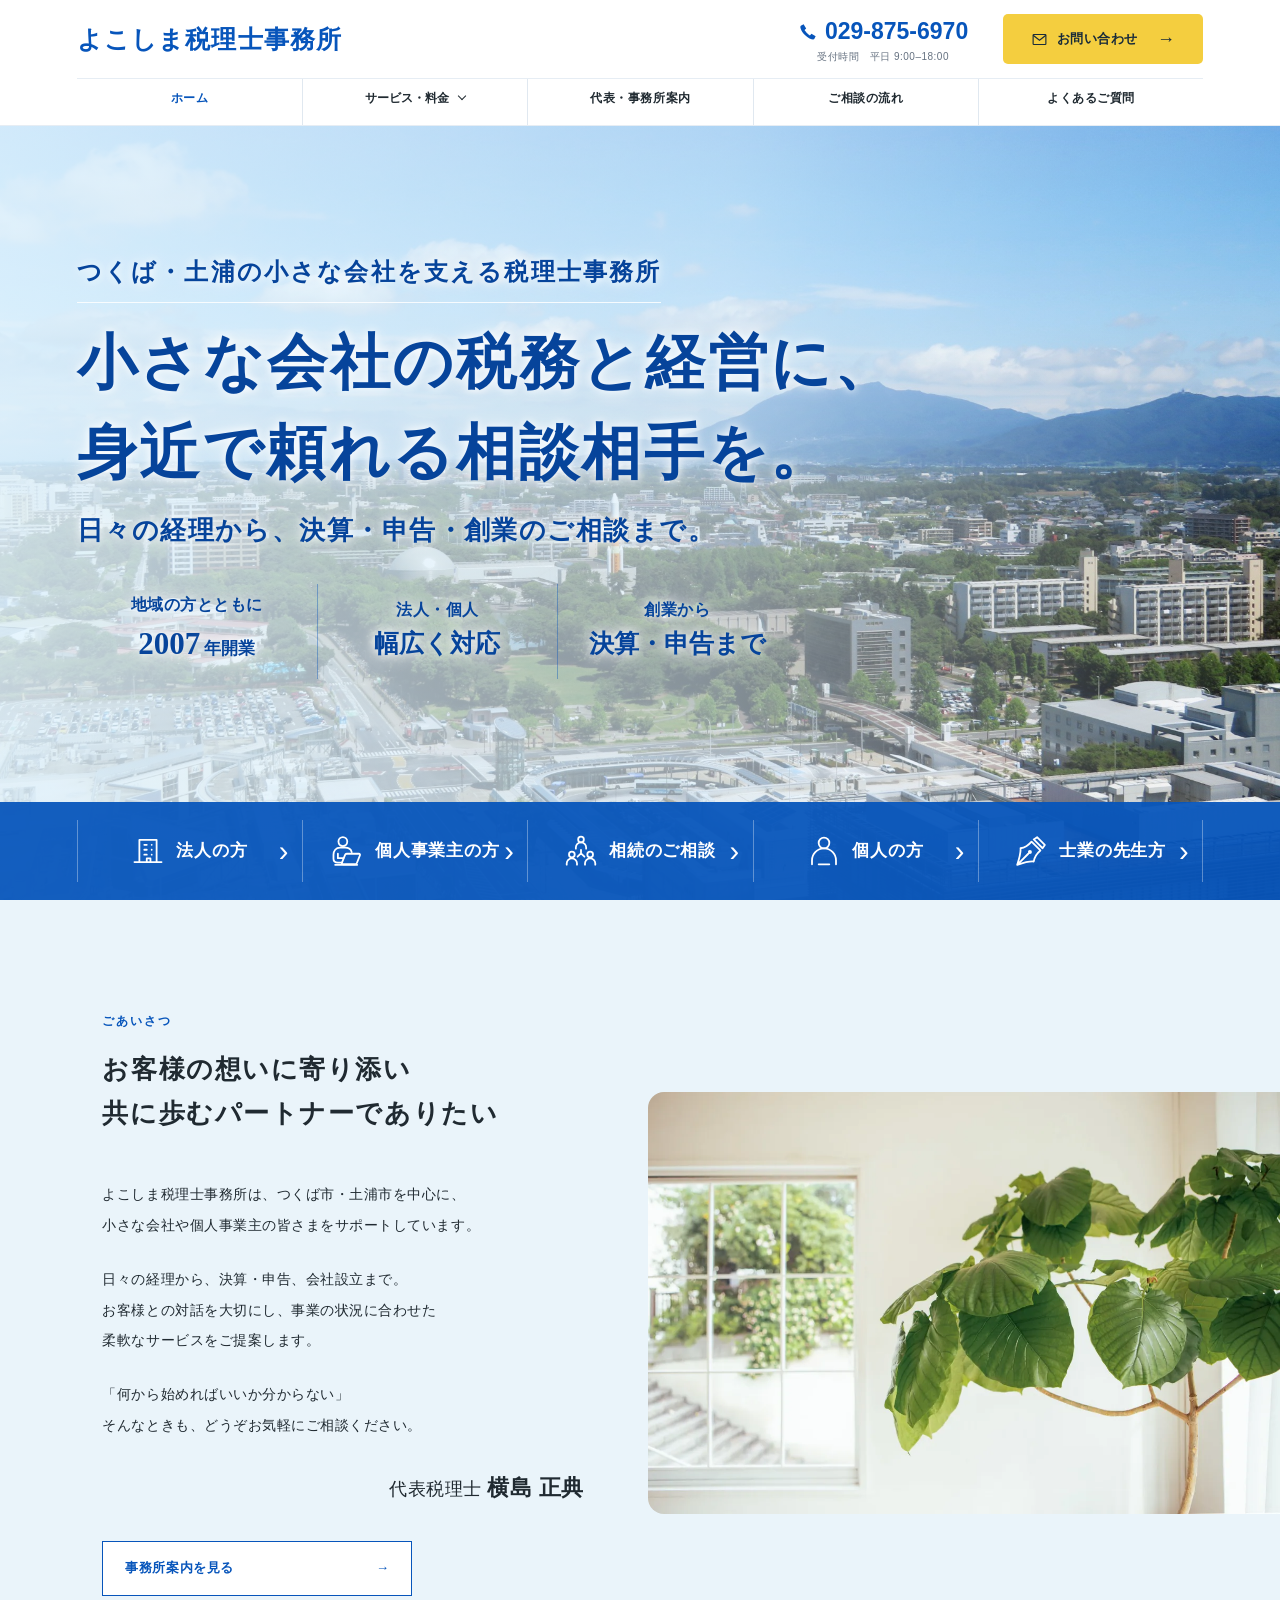
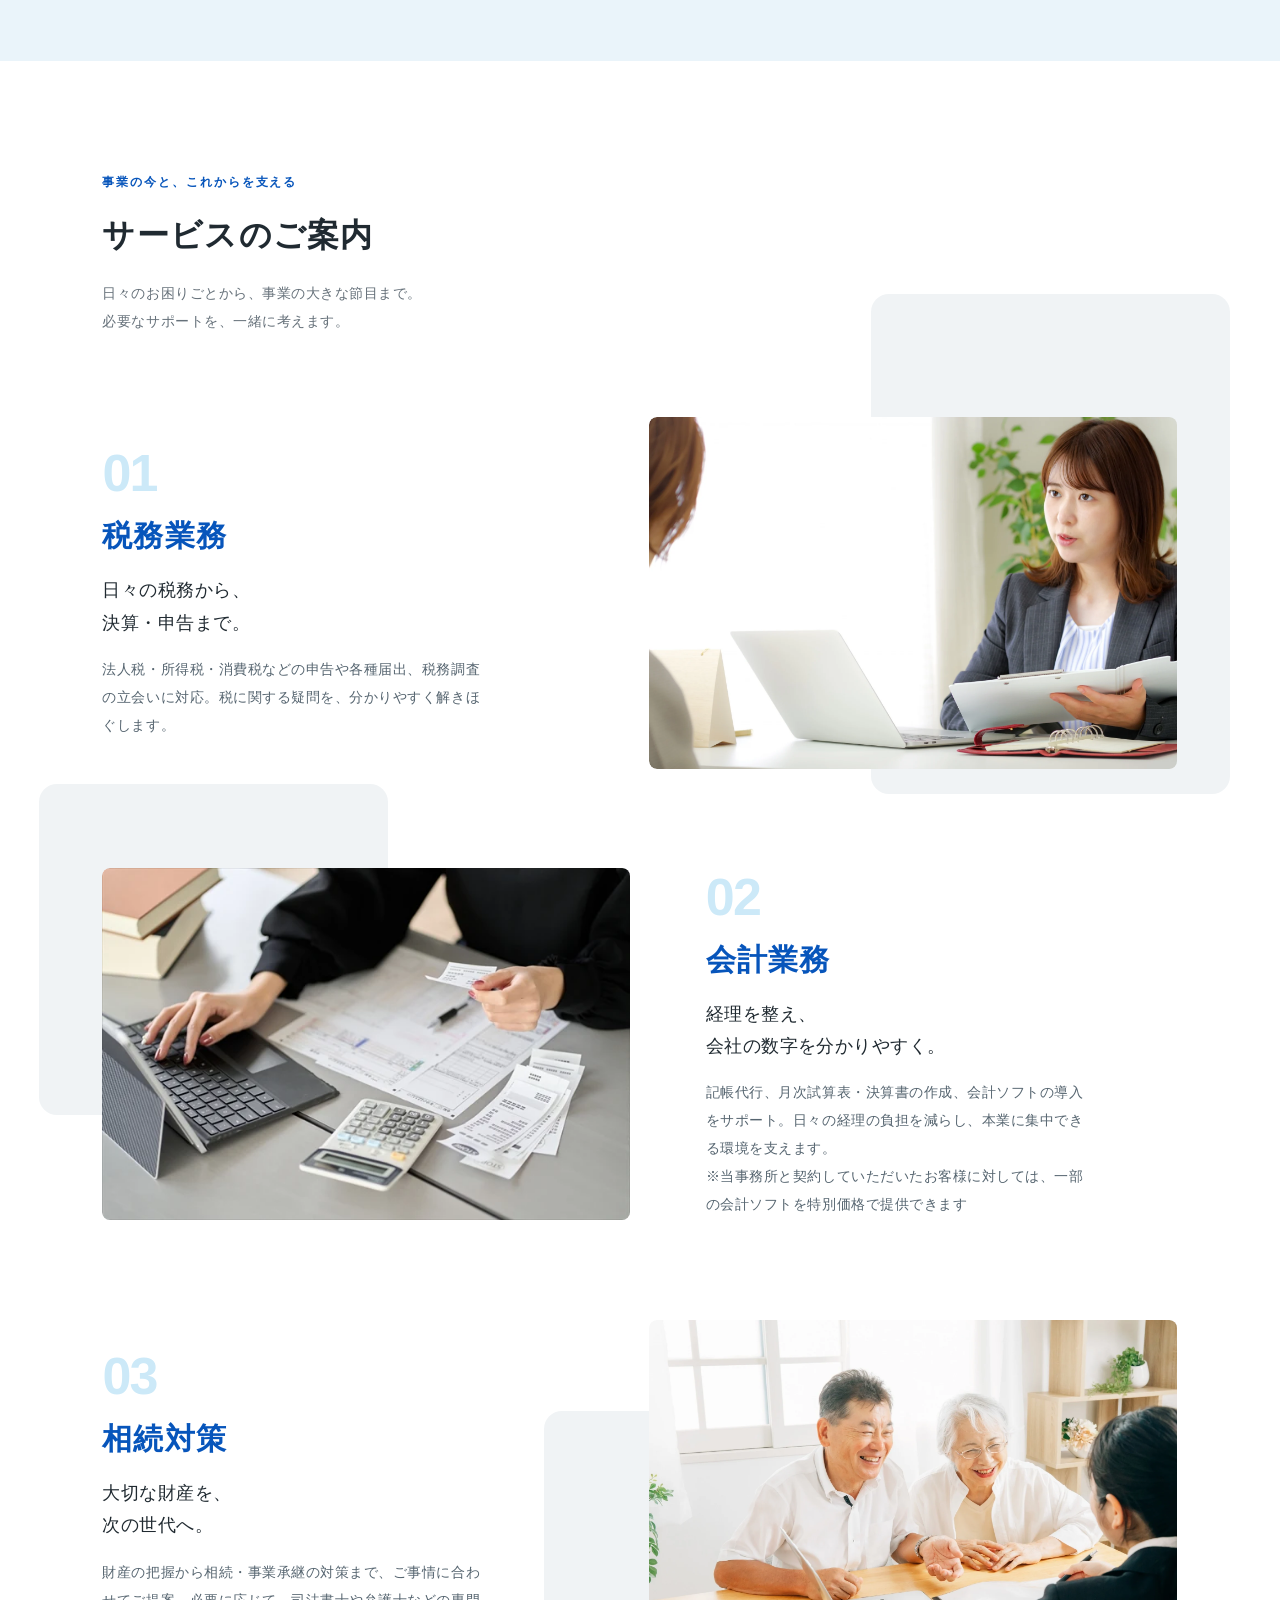
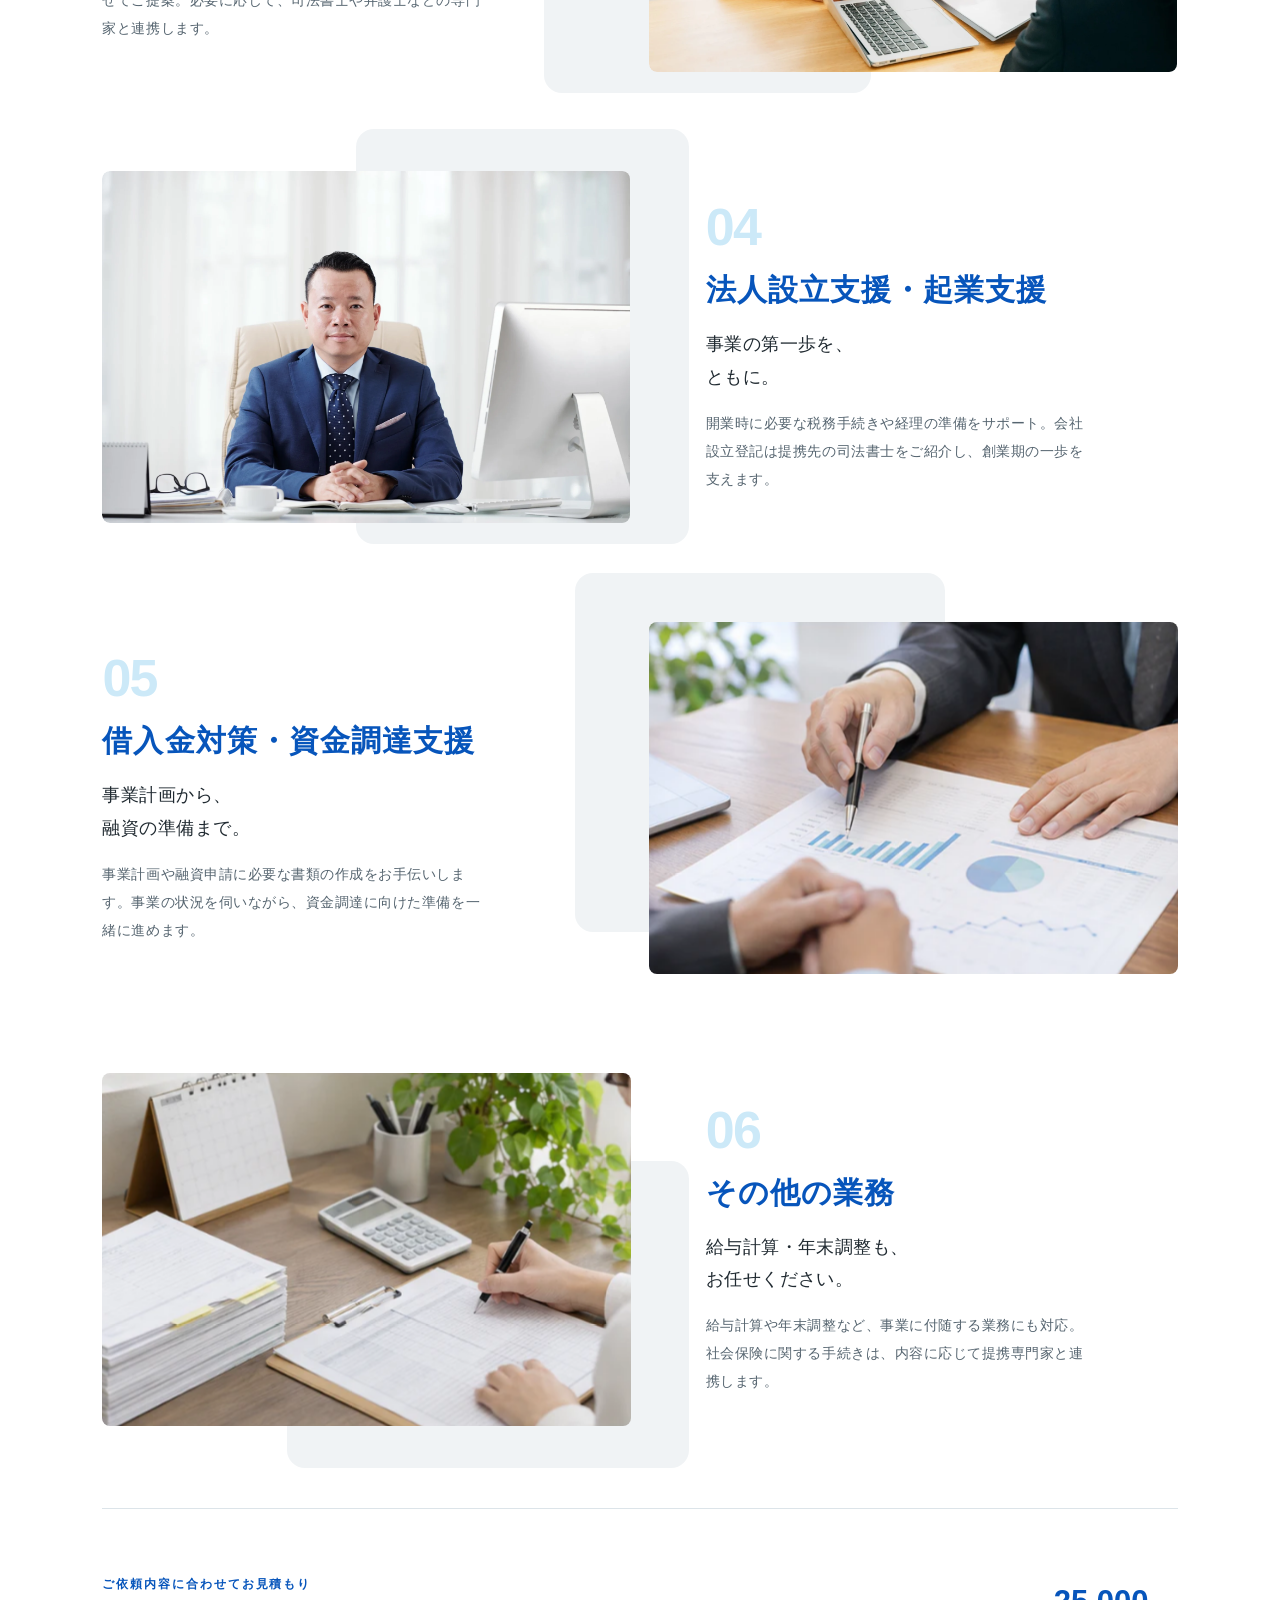
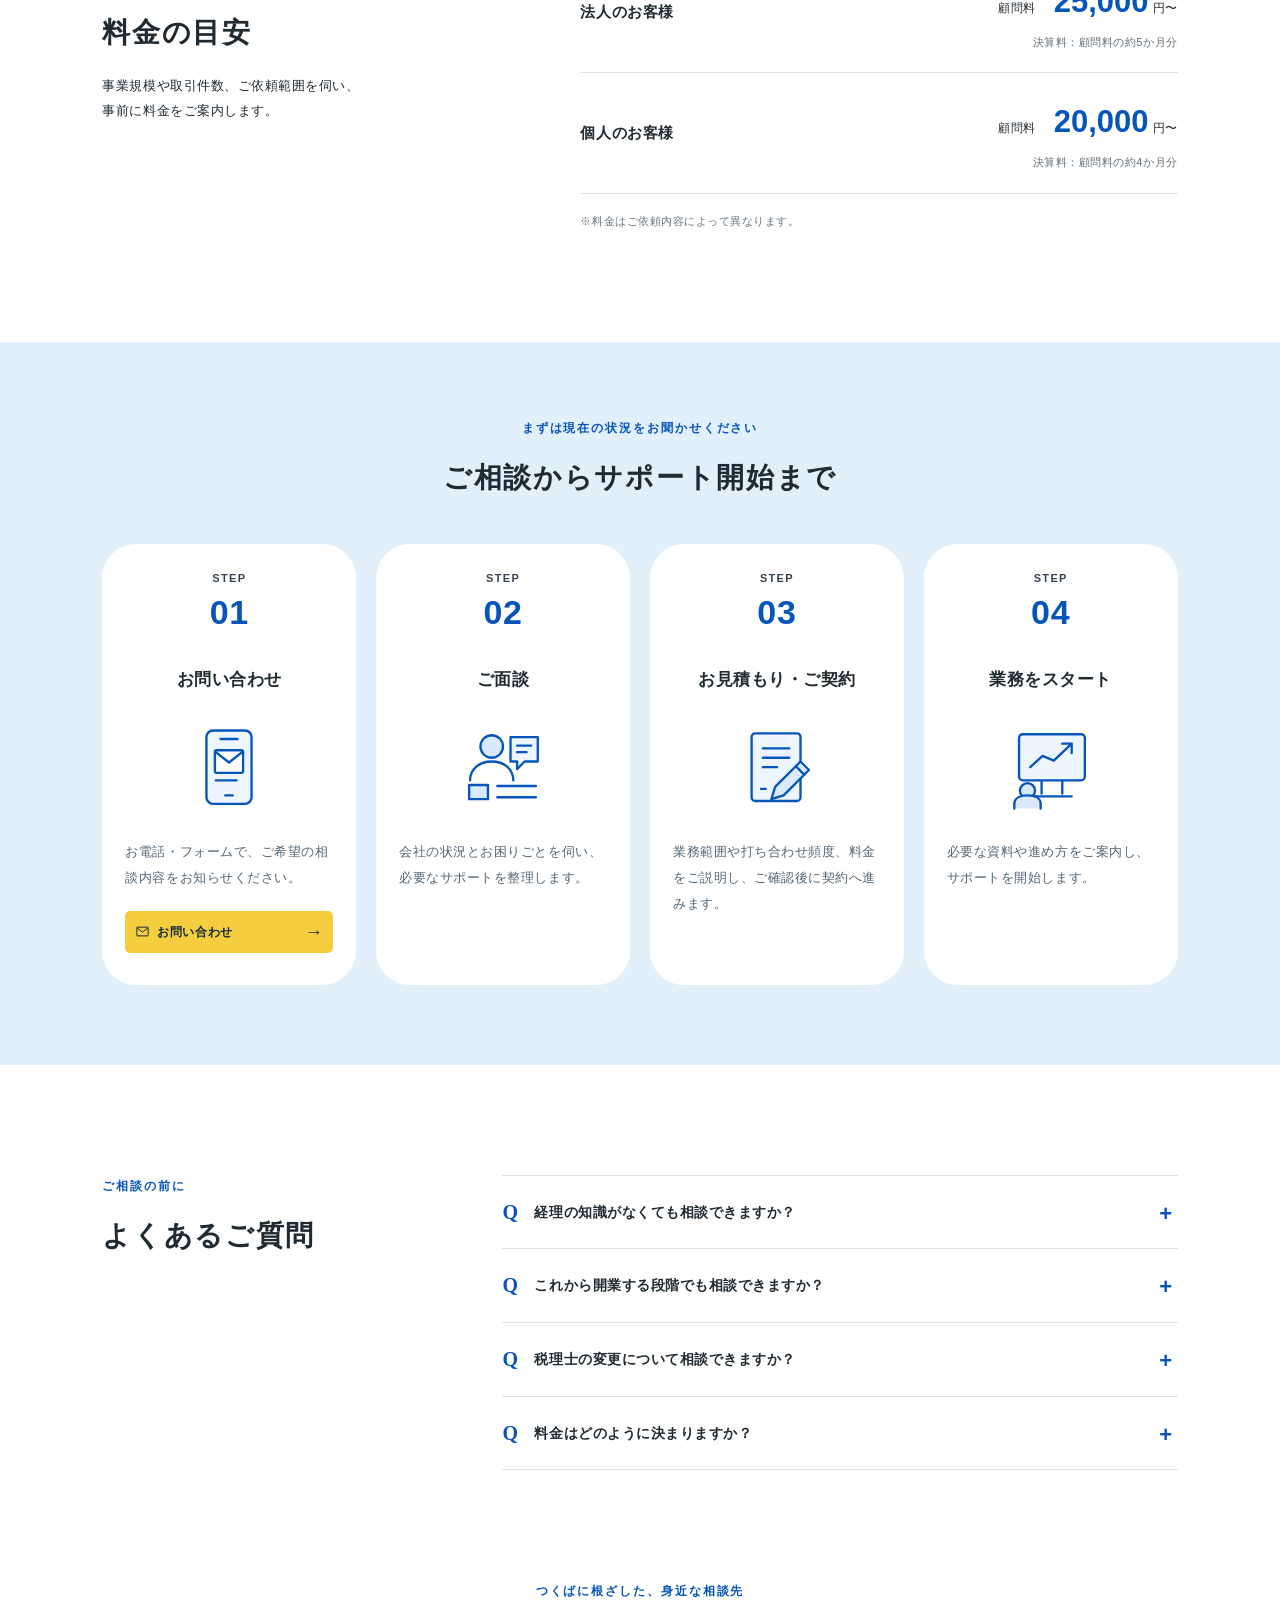
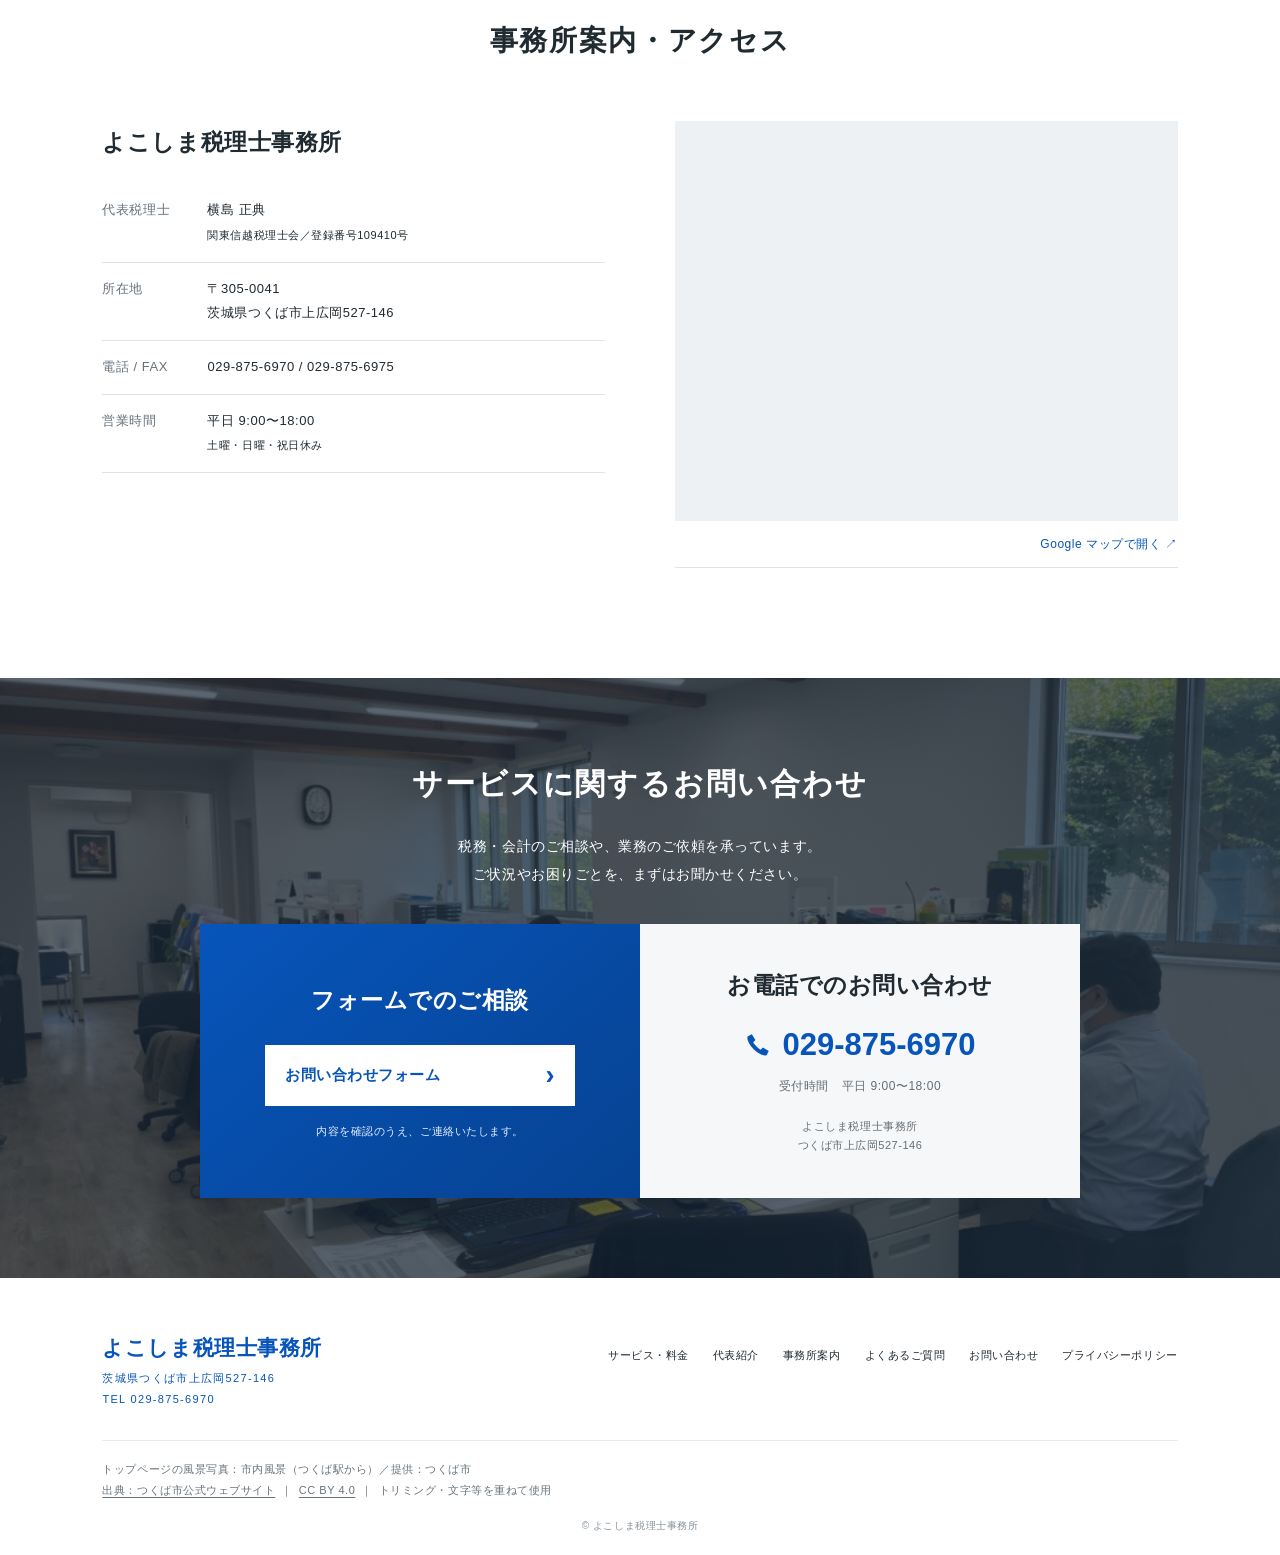
==== commit f3497387: "地域検索で事務所情報を正しく評価させるため、構造化データ・正規URL・サイトマップを整える http/www 付きURLへの評価分散を防ぐ301転送、全ページのcanonical、トップへのAccou" ====
--- a/index.html
+++ b/index.html
@@ -1,5 +1,5 @@
 <!doctype html>
-<html lang="ja"><head><meta charset="utf-8"><meta name="viewport" content="width=device-width,initial-scale=1"><meta name="robots" content="noindex,nofollow"><title>よこしま税理士事務所｜つくば市の税務・会計・創業支援</title><meta name="description" content="つくば市・土浦市を中心に、小さな会社と個人事業主をサポート。よこしま税理士事務所の税務・会計、決算・申告、創業支援のご案内。"><link rel="stylesheet" href="style.css"><link rel="stylesheet" href="home-flow.css"><link rel="stylesheet" href="contact-panel.css"><link rel="stylesheet" href="scroll-reveal.css"><link rel="icon" href="favicon.ico" type="image/x-icon"></head>
+<html lang="ja"><head><meta charset="utf-8"><meta name="viewport" content="width=device-width,initial-scale=1"><title>つくば市の税理士ならよこしま税理士事務所｜法人・個人事業主・相続</title><meta name="description" content="茨城県つくば市の税理士、よこしま税理士事務所です。法人の税務顧問・決算申告、個人事業主の確定申告・記帳代行、相続・贈与、創業支援まで対応します。つくば市・土浦市周辺の方はお気軽にご相談ください。"><link rel="canonical" href="https://yokoshima-cpta.com/"><script type="application/ld+json">{"@context":"https://schema.org","@type":"AccountingService","@id":"https://yokoshima-cpta.com/#office","name":"よこしま税理士事務所","url":"https://yokoshima-cpta.com/","telephone":"029-875-6970","faxNumber":"029-875-6975","image":"https://yokoshima-cpta.com/assets/yokoshima-representative.webp","address":{"@type":"PostalAddress","postalCode":"305-0041","addressRegion":"茨城県","addressLocality":"つくば市","streetAddress":"上広岡527-146","addressCountry":"JP"},"openingHoursSpecification":[{"@type":"OpeningHoursSpecification","dayOfWeek":["Monday","Tuesday","Wednesday","Thursday","Friday"],"opens":"09:00","closes":"18:00"}],"areaServed":[{"@type":"City","name":"つくば市"},{"@type":"City","name":"土浦市"}],"founder":{"@type":"Person","name":"横島正典","jobTitle":"税理士"}}</script><link rel="stylesheet" href="style.css"><link rel="stylesheet" href="home-flow.css"><link rel="stylesheet" href="contact-panel.css"><link rel="stylesheet" href="scroll-reveal.css"><link rel="icon" href="favicon.ico" type="image/x-icon"></head>
 <body><a class="skip" href="#main">本文へ</a><header class="header header-two-row" id="top"><div class="header-top"><a class="brand" href="#top">よこしま税理士事務所</a><a class="header-phone" href="tel:0298756970"><span><svg viewBox="0 0 24 24" aria-hidden="true"><path d="M6.7 2.8 3.4 4.4c-1.4.8-.1 6.2 4.9 11.2s10.4 6.3 11.2 4.9l1.7-3.3-5-3-1.9 1.9c-1.8-.9-5.5-4.6-6.4-6.4l1.9-1.9-3.1-5Z" fill="currentColor"/></svg>029-875-6970</span><small>受付時間　平日 9:00–18:00</small></a><a class="header-cta" href="contact/"><svg viewBox="0 0 24 24" aria-hidden="true"><rect x="3" y="5" width="18" height="14" rx="1"/><path d="m3 6 9 7 9-7"/></svg>お問い合わせ<span>→</span></a><button class="menu" aria-label="メニューを開く" aria-expanded="false" aria-controls="navigation"><span></span><span></span></button></div><nav id="navigation" aria-label="メインナビゲーション"><a href="#top" aria-current="page">ホーム</a><div class="nav-service-dropdown"><button type="button" class="nav-service-trigger" aria-expanded="false" aria-controls="service-submenu">サービス・料金<span class="nav-service-caret" aria-hidden="true"></span></button><div class="nav-service-submenu" id="service-submenu" aria-label="対象別のサービス"><a href="corporate/"><svg class="audience-icon" viewBox="1 -1 26 26" preserveAspectRatio="xMidYMid meet" aria-hidden="true" fill="none" stroke="currentColor" stroke-width="1.8" stroke-linecap="round" stroke-linejoin="round"><path d="M7 21V3h14v18M3 21h22M11 7h2m4 0h0M11 11h2m4 0h0M11 15h2m4 0h0M13 21v-3h3v3"/></svg><span class="audience-label">法人の方</span><span class="nav-service-chevron" aria-hidden="true">›</span></a><a href="freelance/"><svg class="audience-icon" viewBox="-0.25 -0.5 29 29" preserveAspectRatio="xMidYMid meet" aria-hidden="true" fill="none" stroke="currentColor" stroke-width="1.8" stroke-linecap="round" stroke-linejoin="round"><circle cx="10.5" cy="5.5" r="4"/><path d="M18.5 15c-.7-3-3.2-4-6-4H8c-3.9 0-6 2.8-6 6.5V21c0 2.3 1.6 3.5 4 3.5h3.5M6 16.5v4H11M3.5 26.5h20"/><path d="M14 16.5h11c.9 0 1.3.6 1 1.4l-2.8 7c-.3.8-.8 1.1-1.6 1.1H10.5c-.8 0-1.2-.6-.9-1.3l2.8-7c.3-.8.8-1.2 1.6-1.2Z"/></svg><span class="audience-label">個人事業主の方</span><span class="nav-service-chevron" aria-hidden="true">›</span></a><a href="inheritance/"><svg class="audience-icon" viewBox="0 0 28 28" aria-hidden="true" fill="none" stroke="currentColor" stroke-width="1.8" stroke-linecap="round" stroke-linejoin="round"><circle cx="14" cy="4" r="2.5"/><circle cx="6" cy="17" r="2.5"/><circle cx="22" cy="17" r="2.5"/><path d="M9.5 12v-1a4.5 4.5 0 0 1 9 0v1M1.5 26v-1a4.5 4.5 0 0 1 9 0v1m7 0v-1a4.5 4.5 0 0 1 9 0v1M14 13v3m-3 3 3-3 3 3"/></svg><span class="audience-label">相続のご相談</span><span class="nav-service-chevron" aria-hidden="true">›</span></a><a href="personal/"><svg class="audience-icon" viewBox="2 2 24 24" preserveAspectRatio="xMidYMid meet" aria-hidden="true" fill="none" stroke="currentColor" stroke-width="1.8" stroke-linecap="round" stroke-linejoin="round"><circle cx="14" cy="8" r="4"/><path d="M5 24v-3a9 9 0 0 1 18 0v3M10 24h8"/></svg><span class="audience-label">個人の方</span><span class="nav-service-chevron" aria-hidden="true">›</span></a><a href="partners/"><svg class="audience-icon" viewBox="0 -1 29 29" preserveAspectRatio="xMidYMid meet" aria-hidden="true" fill="none" stroke="currentColor" stroke-width="1.8" stroke-linecap="round" stroke-linejoin="round"><path d="m17 3 3-2 7 7-2 3-8-8ZM15 5l8 8c-3.5 3-5.5 6-6 10-4.5-.5-9 1-15 3 2-6 3.5-10.5 3-15 4-.5 7-2.5 10-6ZM2 26l10-10"/><circle cx="13.5" cy="14.5" r="1.8" fill="currentColor" stroke="none"/></svg><span class="audience-label">士業の先生方</span><span class="nav-service-chevron" aria-hidden="true">›</span></a></div></div><a href="about/">代表・事務所案内</a><a href="flow/">ご相談の流れ</a><a href="faq/">よくあるご質問</a></nav></header>
 <main id="main"><section class="hero hero-classic" aria-label="つくばの小さな会社を支える税理士事務所"><img class="hero-city" src="assets/tsukuba.jpg" alt="つくば駅周辺の街並みと筑波山" fetchpriority="high"><div class="hero-wash"></div><div class="hero-content"><div class="hero-copy"><p class="hero-kicker">つくば・土浦の小さな会社を支える税理士事務所</p><h1>小さな会社の税務と経営に、<br>身近で頼れる相談相手を。</h1><p class="hero-subtitle">日々の経理から、決算・申告・創業のご相談まで。</p><ul class="hero-strengths" aria-label="事務所の特徴"><li><p>地域の方とともに<strong>2007<span>年開業</span></strong></p></li><li><p>法人・個人<strong>幅広く対応</strong></p></li><li><p>創業から<strong>決算・申告まで</strong></p></li></ul></div></div><nav class="hero-office hero-audiences" aria-label="ご相談される方へ"><a href="corporate/"><span class="audience-content"><svg class="audience-icon" viewBox="1 -1 26 26" preserveAspectRatio="xMidYMid meet" aria-hidden="true" fill="none" stroke="currentColor" stroke-width="1.8" stroke-linecap="round" stroke-linejoin="round"><path d="M7 21V3h14v18M3 21h22M11 7h2m4 0h0M11 11h2m4 0h0M11 15h2m4 0h0M13 21v-3h3v3"/></svg><span class="audience-label">法人の方</span></span><span class="audience-chevron" aria-hidden="true">›</span></a><a href="freelance/"><span class="audience-content"><svg class="audience-icon" viewBox="-0.25 -0.5 29 29" preserveAspectRatio="xMidYMid meet" aria-hidden="true" fill="none" stroke="currentColor" stroke-width="1.8" stroke-linecap="round" stroke-linejoin="round"><circle cx="10.5" cy="5.5" r="4"/><path d="M18.5 15c-.7-3-3.2-4-6-4H8c-3.9 0-6 2.8-6 6.5V21c0 2.3 1.6 3.5 4 3.5h3.5M6 16.5v4H11M3.5 26.5h20"/><path d="M14 16.5h11c.9 0 1.3.6 1 1.4l-2.8 7c-.3.8-.8 1.1-1.6 1.1H10.5c-.8 0-1.2-.6-.9-1.3l2.8-7c.3-.8.8-1.2 1.6-1.2Z"/></svg><span class="audience-label">個人事業主の方</span></span><span class="audience-chevron" aria-hidden="true">›</span></a><a href="inheritance/"><span class="audience-content"><svg class="audience-icon" viewBox="0 0 28 28" aria-hidden="true" fill="none" stroke="currentColor" stroke-width="1.8" stroke-linecap="round" stroke-linejoin="round"><circle cx="14" cy="4" r="2.5"/><circle cx="6" cy="17" r="2.5"/><circle cx="22" cy="17" r="2.5"/><path d="M9.5 12v-1a4.5 4.5 0 0 1 9 0v1M1.5 26v-1a4.5 4.5 0 0 1 9 0v1m7 0v-1a4.5 4.5 0 0 1 9 0v1M14 13v3m-3 3 3-3 3 3"/></svg><span class="audience-label">相続のご相談</span></span><span class="audience-chevron" aria-hidden="true">›</span></a><a href="personal/"><span class="audience-content"><svg class="audience-icon" viewBox="2 2 24 24" preserveAspectRatio="xMidYMid meet" aria-hidden="true" fill="none" stroke="currentColor" stroke-width="1.8" stroke-linecap="round" stroke-linejoin="round"><circle cx="14" cy="8" r="4"/><path d="M5 24v-3a9 9 0 0 1 18 0v3M10 24h8"/></svg><span class="audience-label">個人の方</span></span><span class="audience-chevron" aria-hidden="true">›</span></a><a href="partners/"><span class="audience-content"><svg class="audience-icon" viewBox="0 -1 29 29" preserveAspectRatio="xMidYMid meet" aria-hidden="true" fill="none" stroke="currentColor" stroke-width="1.8" stroke-linecap="round" stroke-linejoin="round"><path d="m17 3 3-2 7 7-2 3-8-8ZM15 5l8 8c-3.5 3-5.5 6-6 10-4.5-.5-9 1-15 3 2-6 3.5-10.5 3-15 4-.5 7-2.5 10-6ZM2 26l10-10"/><circle cx="13.5" cy="14.5" r="1.8" fill="currentColor" stroke="none"/></svg><span class="audience-label">士業の先生方</span></span><span class="audience-chevron" aria-hidden="true">›</span></a></nav></section>
 <section class="intro section" id="about"><div class="intro-bg"></div><div class="wrap intro-grid"><div class="intro-copy"><p class="eyebrow">ごあいさつ</p><h2>お客様の想いに寄り添い<br>共に歩むパートナーでありたい</h2><div class="prose"><p>よこしま税理士事務所は、つくば市・土浦市を中心に、<br class="desktop">小さな会社や個人事業主の皆さまをサポートしています。</p><p>日々の経理から、決算・申告、会社設立まで。<br>お客様との対話を大切にし、事業の状況に合わせた<br class="desktop">柔軟なサービスをご提案します。</p><p>「何から始めればいいか分からない」<br>そんなときも、どうぞお気軽にご相談ください。</p><p class="intro-signature">代表税理士 <strong>横島 正典</strong></p></div><a class="outline" href="about/">事務所案内を見る <span>→</span></a></div><figure class="intro-photo"><img src="assets/greeting-plant-window.webp" alt="窓辺に観葉植物が置かれた明るい室内" width="1200" height="800" loading="lazy"></figure></div></section>
@@ -8,4 +8,4 @@
 <section class="faq section" id="faq"><div class="wrap faq-grid"><div><p class="eyebrow">ご相談の前に</p><h2>よくあるご質問</h2></div><div class="questions"><details><summary>経理の知識がなくても相談できますか？</summary><p>もちろんです。帳簿の付け方や領収書の整理、会計ソフトの使い方など、基本的なことからご相談いただけます。</p></details><details><summary>これから開業する段階でも相談できますか？</summary><p>はい。開業時に必要な税務上の届出や経理の準備、資金調達などについてサポートします。会社設立登記は提携先の司法書士をご紹介します。</p></details><details><summary>税理士の変更について相談できますか？</summary><p>ご相談いただけます。現在の状況やご希望を伺い、必要な資料と引き継ぎの進め方をご案内します。</p></details><details><summary>料金はどのように決まりますか？</summary><p>事業規模、取引件数、依頼する業務の範囲や訪問頻度などに応じてお見積もりします。ご事情やご予算もお聞かせください。</p></details></div></div></section>
 <section class="office section" id="office"><div class="wrap"><div class="section-heading"><p class="eyebrow">つくばに根ざした、身近な相談先</p><h2>事務所案内・アクセス</h2></div><div class="office-grid"><div><h3 class="office-name">よこしま税理士事務所</h3><dl class="office-data"><div><dt>代表税理士</dt><dd>横島 正典<br><small>関東信越税理士会／登録番号109410号</small></dd></div><div><dt>所在地</dt><dd>〒305-0041<br>茨城県つくば市上広岡527-146</dd></div><div><dt>電話 / FAX</dt><dd><a href="tel:0298756970">029-875-6970</a> / 029-875-6975</dd></div><div><dt>営業時間</dt><dd>平日 9:00〜18:00<br><small>土曜・日曜・祝日休み</small></dd></div></dl></div><div class="map"><iframe title="よこしま税理士事務所の所在地（Google マップ）" src="https://maps.google.com/maps?q=%E8%8C%A8%E5%9F%8E%E7%9C%8C%E3%81%A4%E3%81%8F%E3%81%B0%E5%B8%82%E4%B8%8A%E5%BA%83%E5%B2%A1527-146&output=embed&hl=ja&z=15" loading="lazy" referrerpolicy="no-referrer-when-downgrade" allowfullscreen></iframe><a class="map-link" href="https://www.google.com/maps/search/?api=1&query=%E3%82%88%E3%81%93%E3%81%97%E3%81%BE%E7%A8%8E%E7%90%86%E5%A3%AB%E4%BA%8B%E5%8B%99%E6%89%80%20%E3%81%A4%E3%81%8F%E3%81%B0" target="_blank" rel="noopener">Google マップで開く ↗</a></div></div></div></section>
 <section class="contact corporate-contact" id="contact" aria-labelledby="contact-title"><div class="wrap"><h2 id="contact-title">サービスに関するお問い合わせ</h2><p class="corporate-contact-intro">税務・会計のご相談や、業務のご依頼を承っています。<br>ご状況やお困りごとを、まずはお聞かせください。</p><div class="corporate-contact-panels"><div class="corporate-contact-form"><h3>フォームでのご相談</h3><a href="contact/">お問い合わせフォーム <span aria-hidden="true">›</span></a><p>内容を確認のうえ、ご連絡いたします。</p></div><div class="corporate-contact-tel"><h3>お電話でのお問い合わせ</h3><a href="tel:0298756970"><svg viewBox="0 0 24 24" aria-hidden="true"><path d="M6.7 2.8 3.4 4.4c-1.4.8-.1 6.2 4.9 11.2s10.4 6.3 11.2 4.9l1.7-3.3-5-3-1.9 1.9c-1.8-.9-5.5-4.6-6.4-6.4l1.9-1.9-3.1-5Z" fill="currentColor"/></svg>029-875-6970</a><p>受付時間　平日 9:00〜18:00</p><small>よこしま税理士事務所<br>つくば市上広岡527-146</small></div></div></div></section>
-</main><footer><div class="wrap"><a class="brand" href="#top">よこしま税理士事務所<small>茨城県つくば市上広岡527-146</small></a><nav aria-label="フッターナビゲーション"><a href="#services">サービス・料金</a><a href="about/#representative">代表紹介</a><a href="about/#office-info">事務所案内</a><a href="faq/">よくあるご質問</a><a href="contact/">お問い合わせ</a><a href="privacy/">プライバシーポリシー</a></nav><div class="footer-photo-credit">トップページの風景写真：市内風景（つくば駅から）／提供：つくば市<br><a href="https://www.city.tsukuba.lg.jp/soshikikarasagasu/shichokoshitsukohosenryakuka/gyomuannai/6/1/1008071.html" target="_blank" rel="noopener">出典：つくば市公式ウェブサイト</a><span>｜</span><a href="https://creativecommons.org/licenses/by/4.0/deed.ja" target="_blank" rel="noopener">CC BY 4.0</a><span>｜</span>トリミング・文字等を重ねて使用</div><p class="copyright">© よこしま税理士事務所</p></div></footer><div class="mobile-contact"><a href="tel:0298756970">☎ 電話で相談</a><a href="contact/">お問い合わせ →</a></div><script src="script.js"></script><script src="scroll-reveal.js"></script></body></html>
+</main><footer><div class="wrap"><a class="brand" href="#top">よこしま税理士事務所<small>茨城県つくば市上広岡527-146</small><small>TEL 029-875-6970</small></a><nav aria-label="フッターナビゲーション"><a href="#services">サービス・料金</a><a href="about/#representative">代表紹介</a><a href="about/#office-info">事務所案内</a><a href="faq/">よくあるご質問</a><a href="contact/">お問い合わせ</a><a href="privacy/">プライバシーポリシー</a></nav><div class="footer-photo-credit">トップページの風景写真：市内風景（つくば駅から）／提供：つくば市<br><a href="https://www.city.tsukuba.lg.jp/soshikikarasagasu/shichokoshitsukohosenryakuka/gyomuannai/6/1/1008071.html" target="_blank" rel="noopener">出典：つくば市公式ウェブサイト</a><span>｜</span><a href="https://creativecommons.org/licenses/by/4.0/deed.ja" target="_blank" rel="noopener">CC BY 4.0</a><span>｜</span>トリミング・文字等を重ねて使用</div><p class="copyright">© よこしま税理士事務所</p></div></footer><div class="mobile-contact"><a href="tel:0298756970">☎ 電話で相談</a><a href="contact/">お問い合わせ →</a></div><script src="script.js"></script><script src="scroll-reveal.js"></script></body></html>
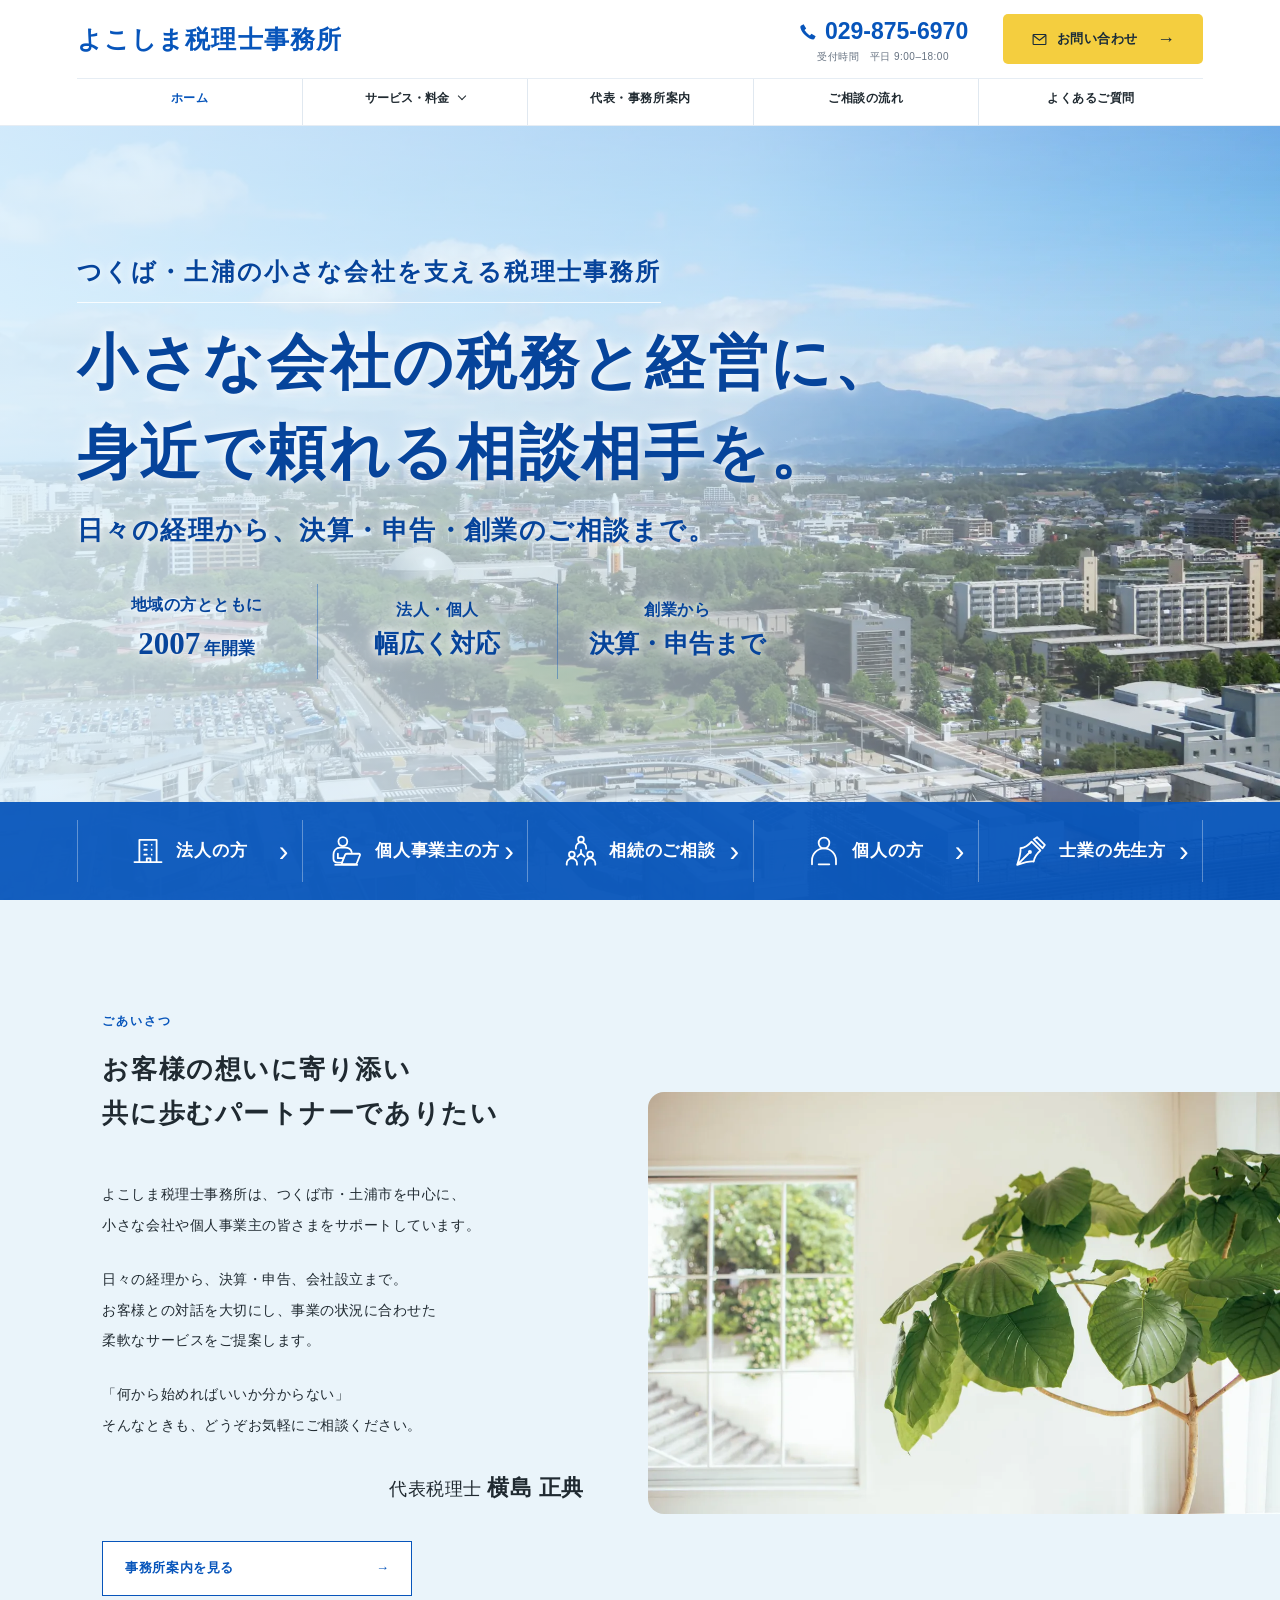
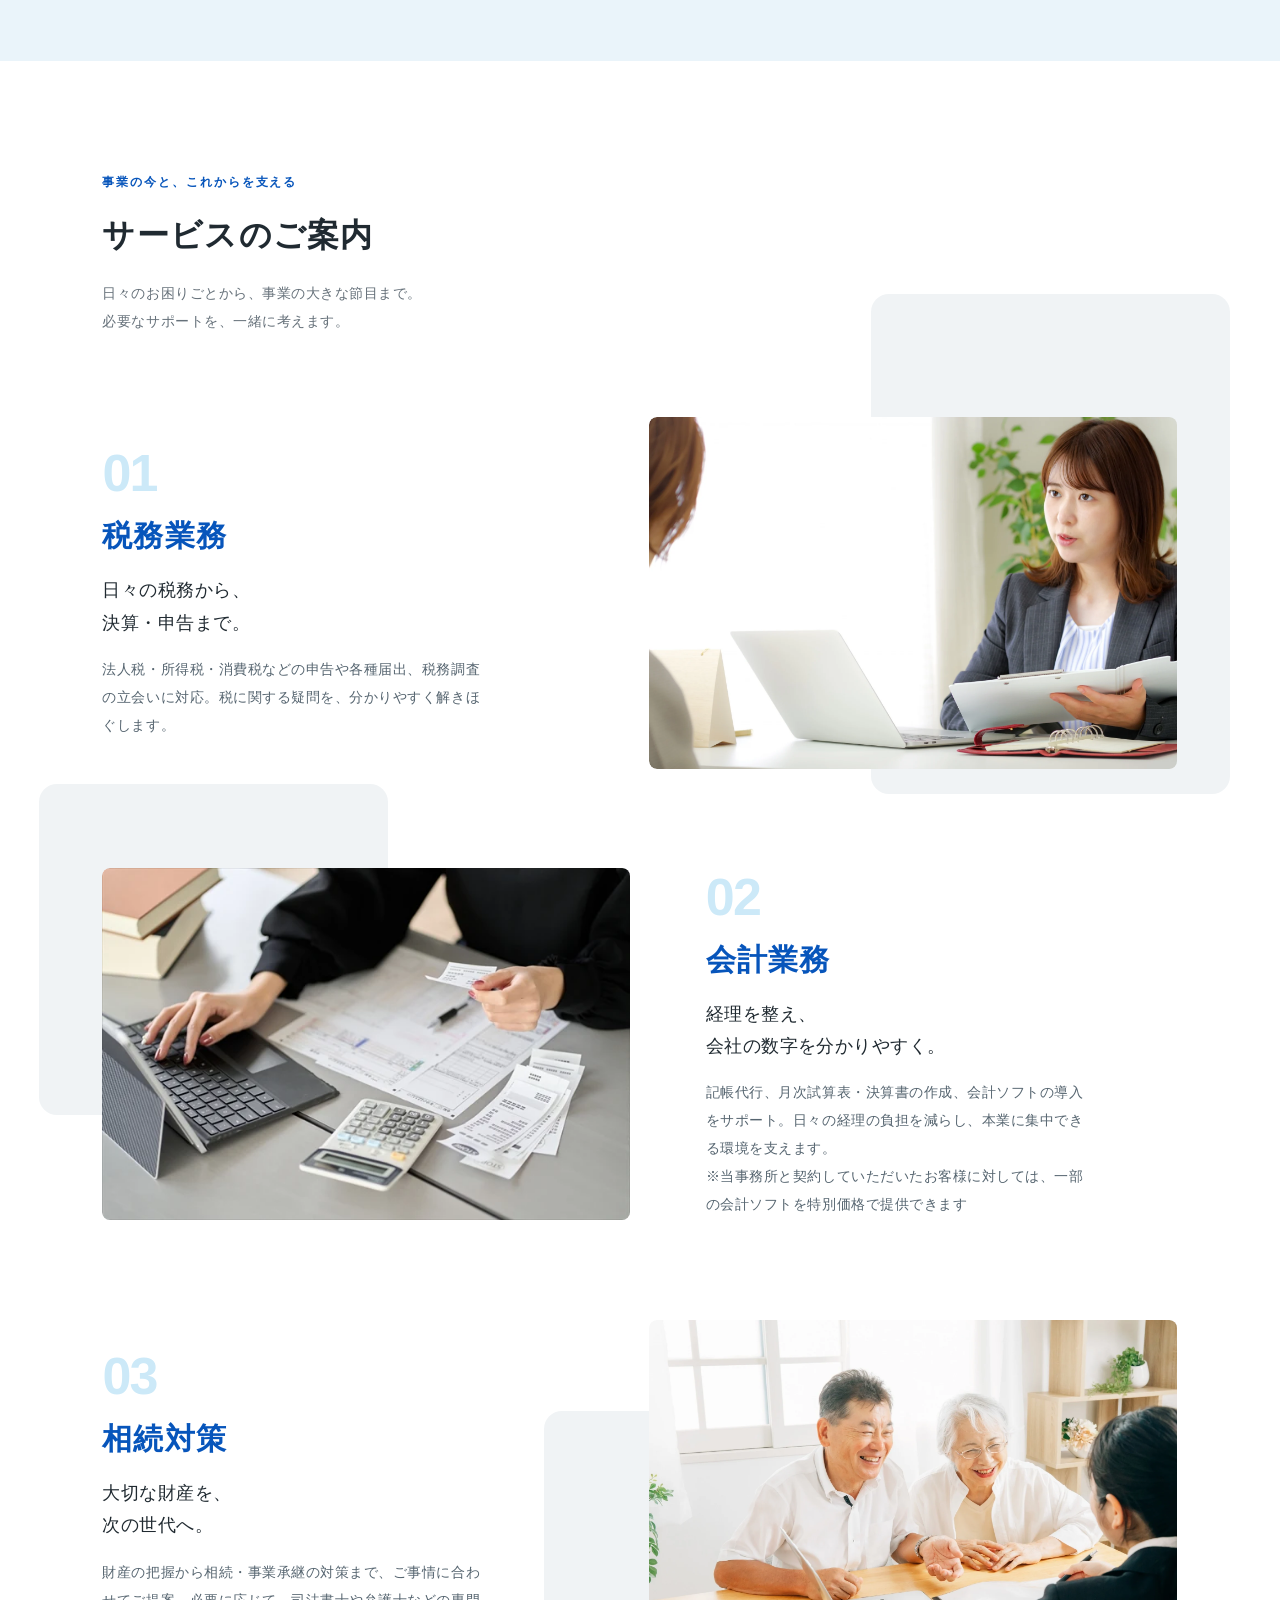
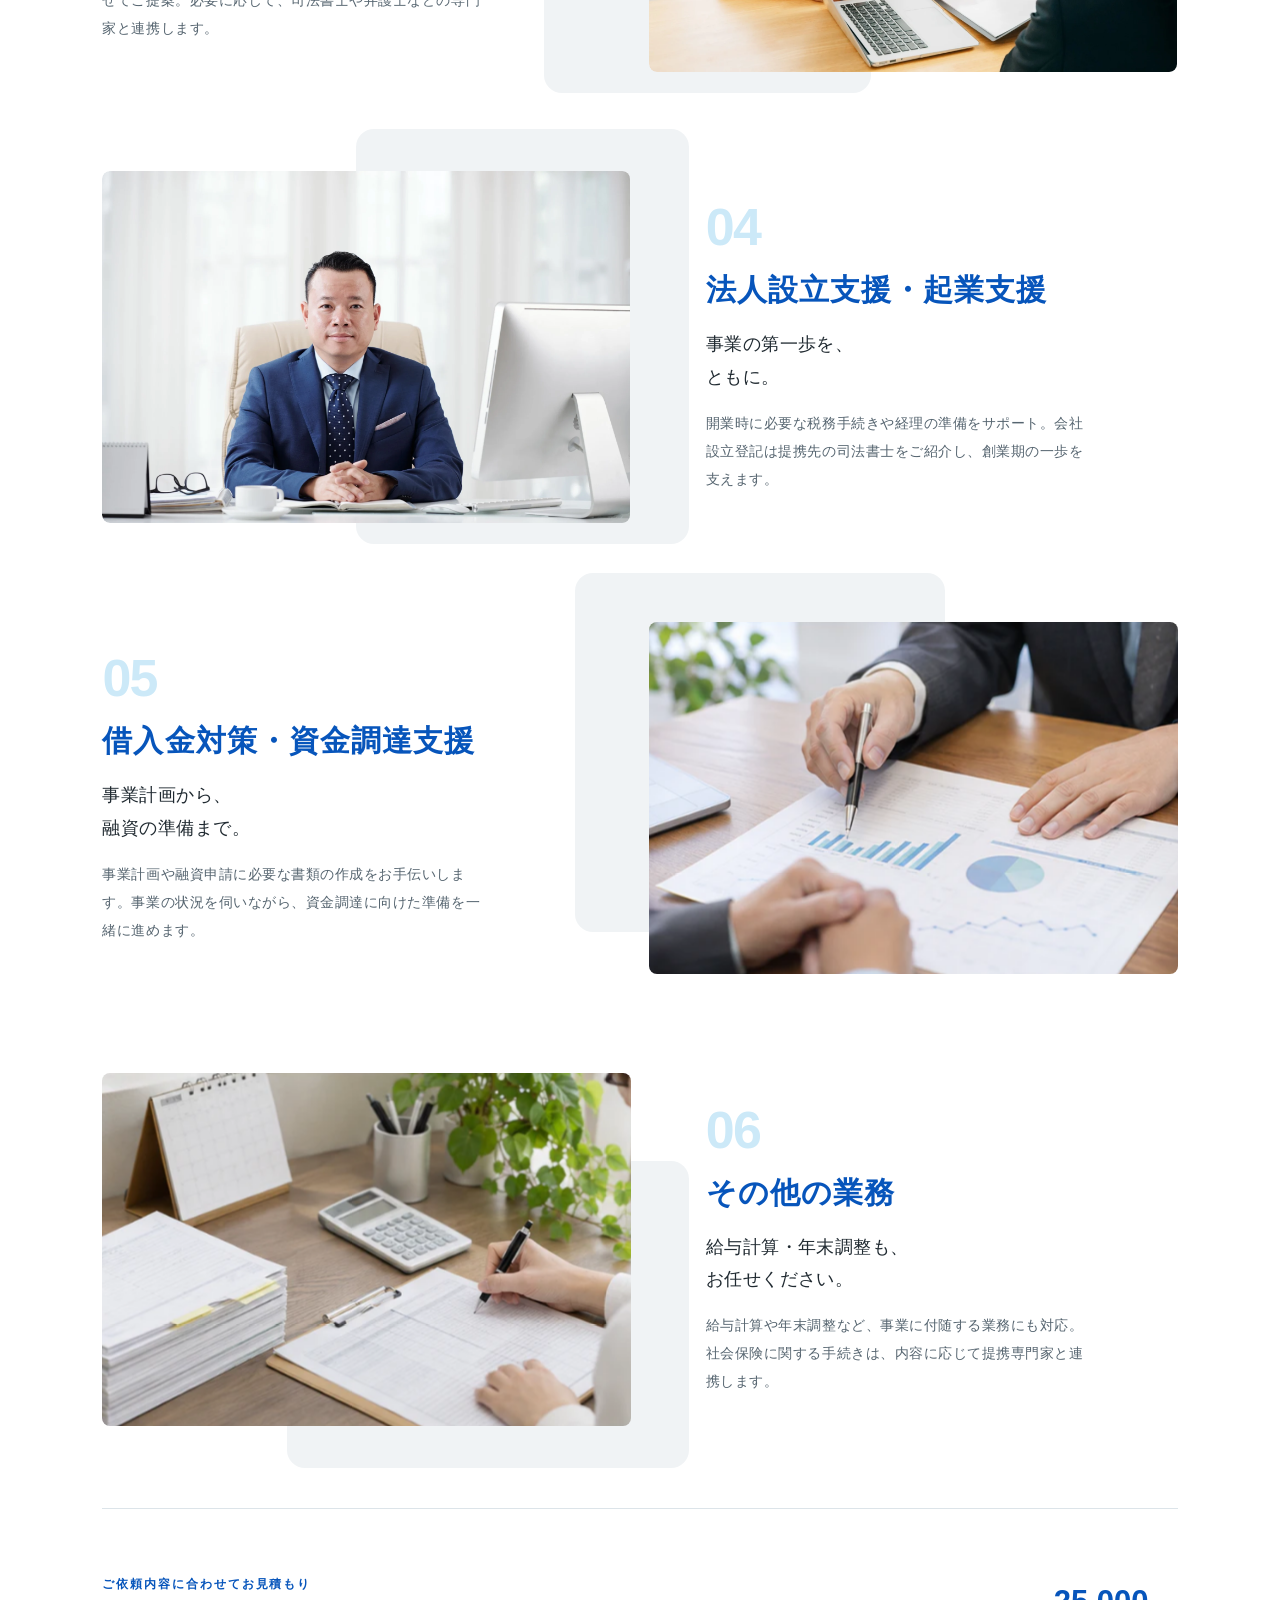
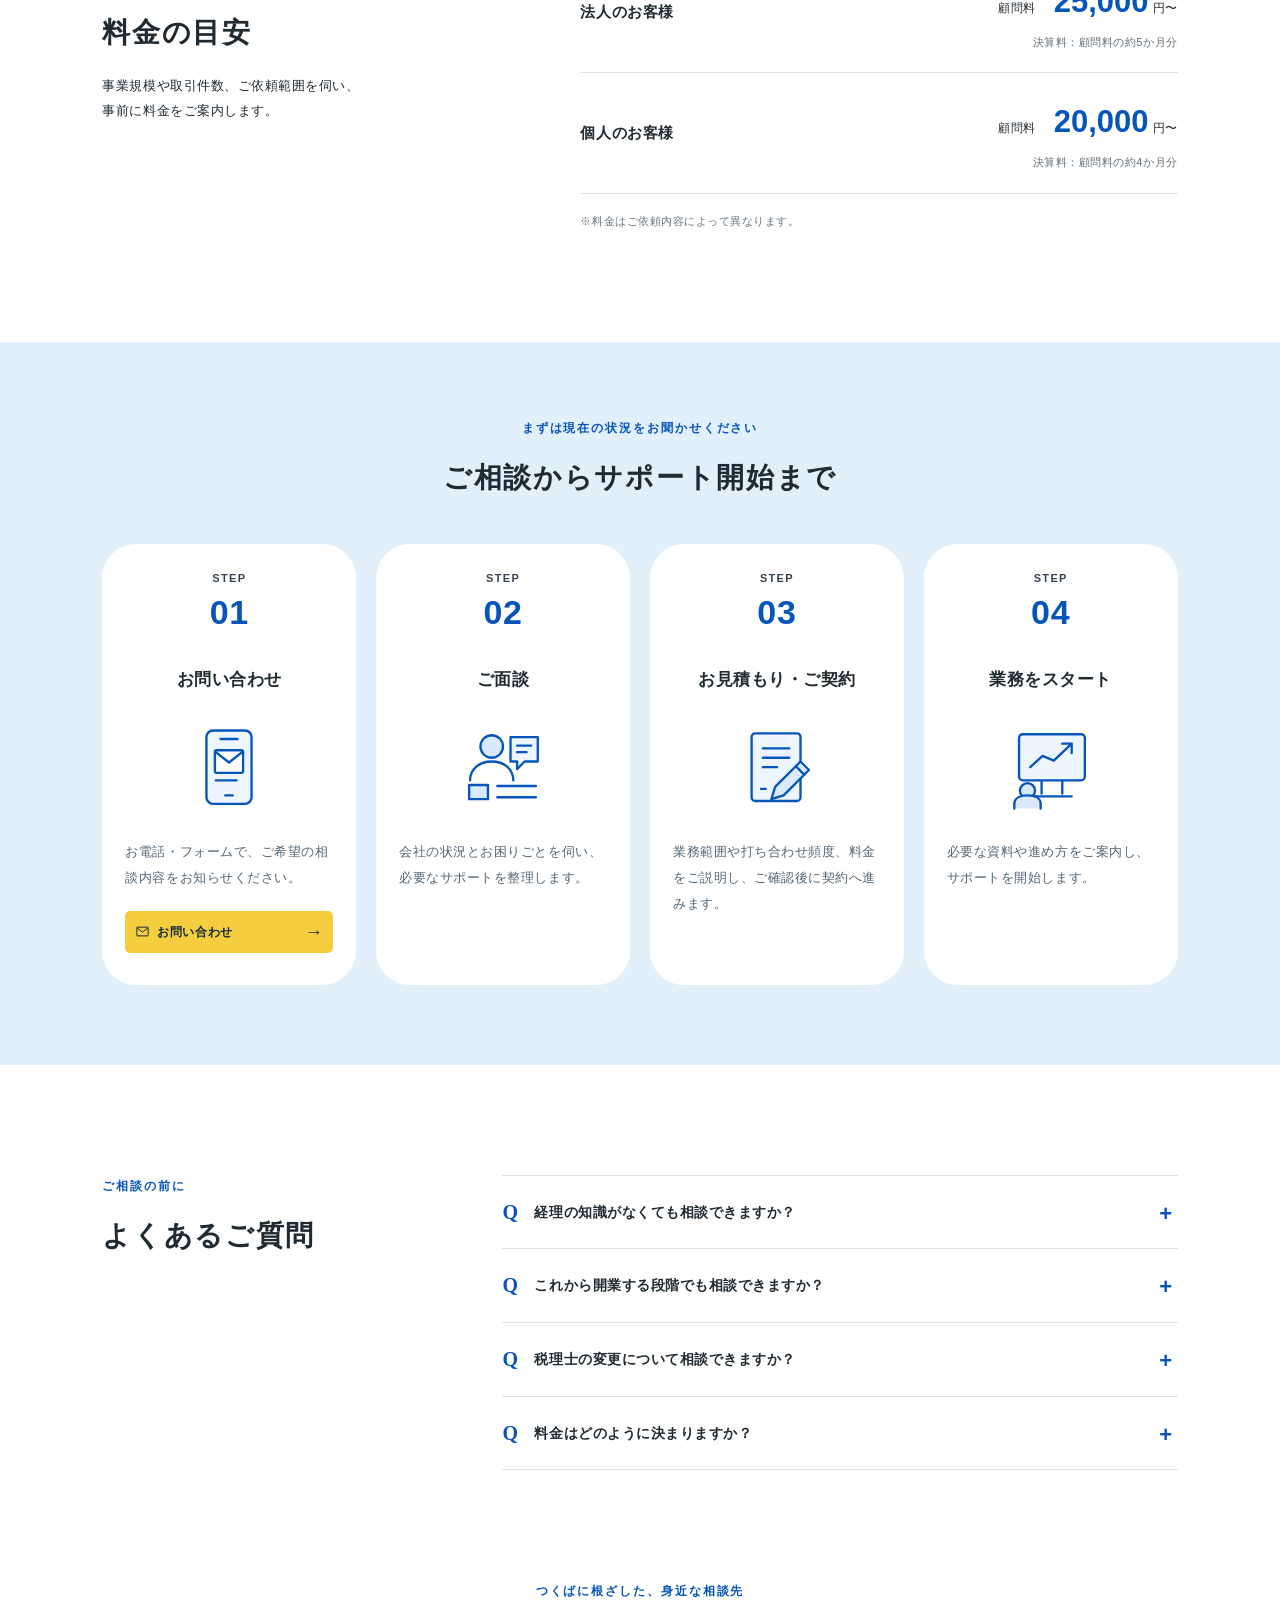
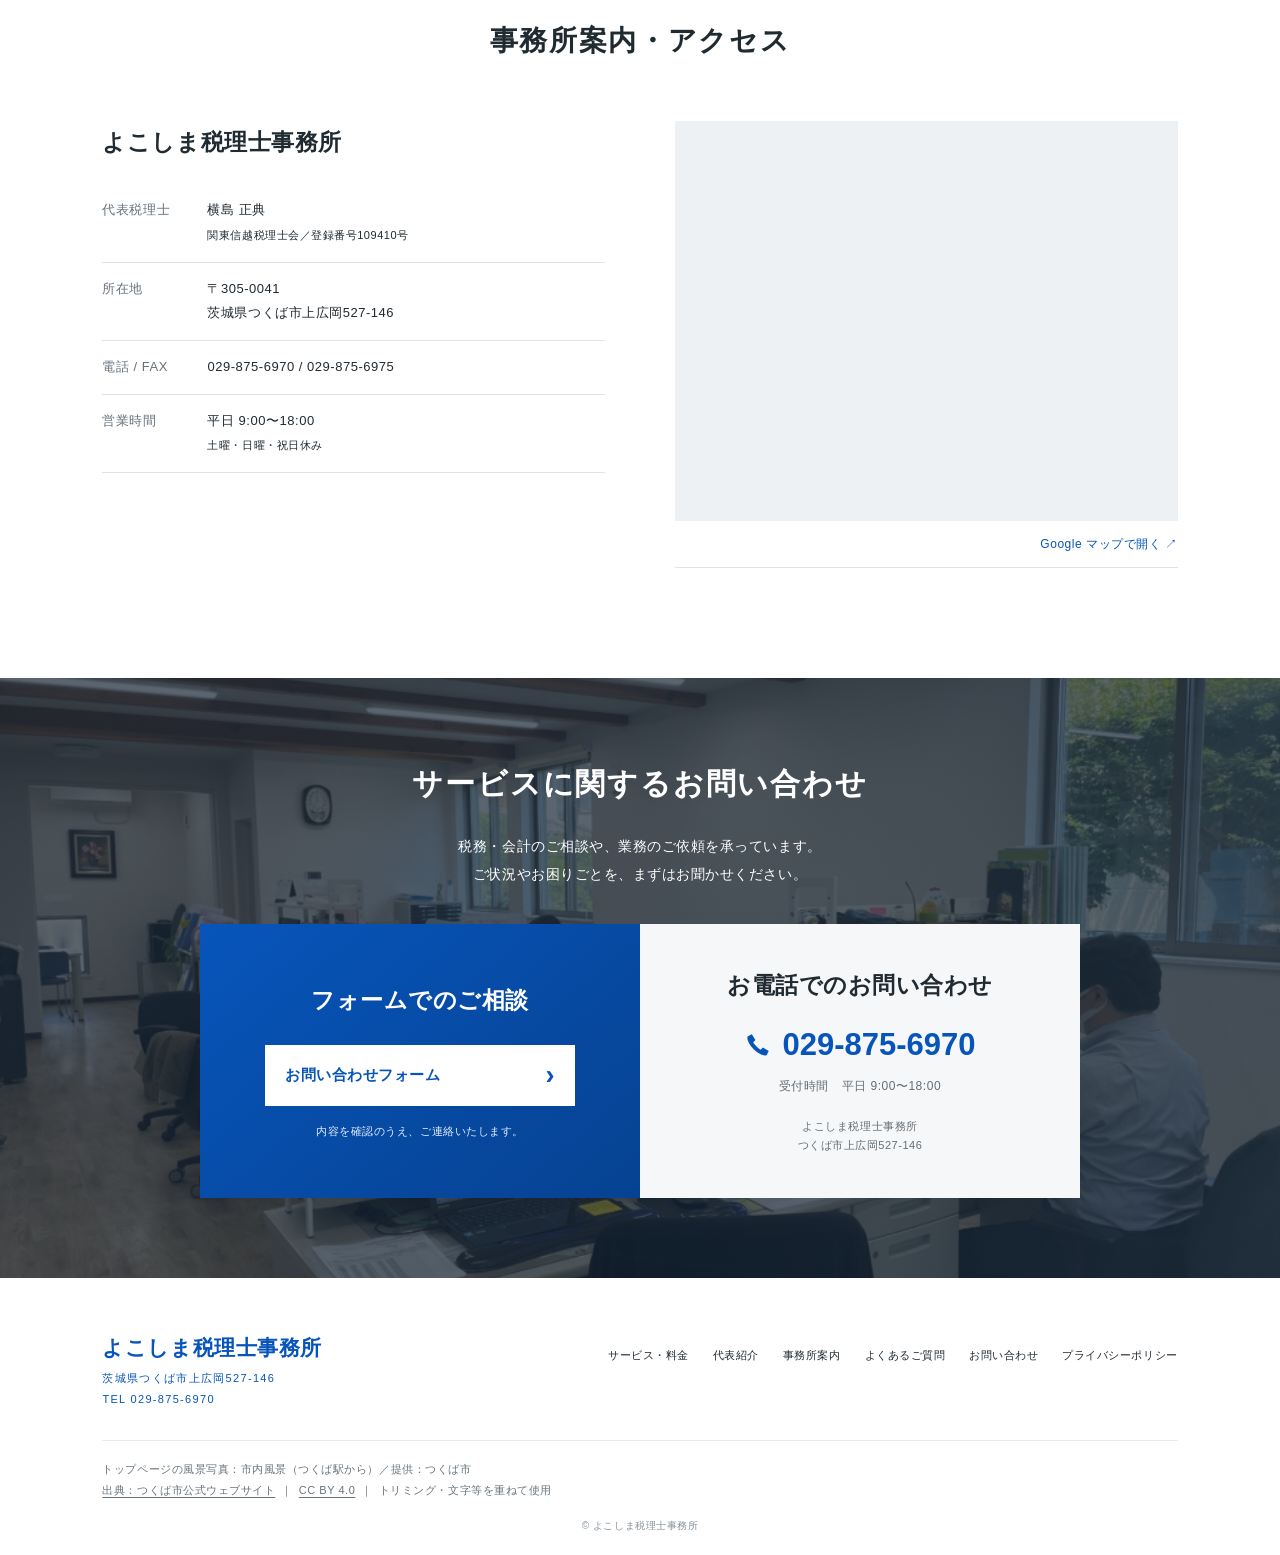
==== commit 962a28d5: "トップの表示を速くし、士業写真の内容を検索エンジンと読み上げに伝える トップのヒーロー写真をJPEG(828KB)からWebP(272KB)に変換し、士業の先生方へページの士業別写真12枚に代替テキス" ====
--- a/index.html
+++ b/index.html
@@ -1,7 +1,7 @@
 <!doctype html>
-<html lang="ja"><head><meta charset="utf-8"><meta name="viewport" content="width=device-width,initial-scale=1"><title>つくば市の税理士ならよこしま税理士事務所｜法人・個人事業主・相続</title><meta name="description" content="茨城県つくば市の税理士、よこしま税理士事務所です。法人の税務顧問・決算申告、個人事業主の確定申告・記帳代行、相続・贈与、創業支援まで対応します。つくば市・土浦市周辺の方はお気軽にご相談ください。"><link rel="canonical" href="https://yokoshima-cpta.com/"><script type="application/ld+json">{"@context":"https://schema.org","@type":"AccountingService","@id":"https://yokoshima-cpta.com/#office","name":"よこしま税理士事務所","url":"https://yokoshima-cpta.com/","telephone":"029-875-6970","faxNumber":"029-875-6975","image":"https://yokoshima-cpta.com/assets/yokoshima-representative.webp","address":{"@type":"PostalAddress","postalCode":"305-0041","addressRegion":"茨城県","addressLocality":"つくば市","streetAddress":"上広岡527-146","addressCountry":"JP"},"openingHoursSpecification":[{"@type":"OpeningHoursSpecification","dayOfWeek":["Monday","Tuesday","Wednesday","Thursday","Friday"],"opens":"09:00","closes":"18:00"}],"areaServed":[{"@type":"City","name":"つくば市"},{"@type":"City","name":"土浦市"}],"founder":{"@type":"Person","name":"横島正典","jobTitle":"税理士"}}</script><link rel="stylesheet" href="style.css"><link rel="stylesheet" href="home-flow.css"><link rel="stylesheet" href="contact-panel.css"><link rel="stylesheet" href="scroll-reveal.css"><link rel="icon" href="favicon.ico" type="image/x-icon"></head>
+<html lang="ja"><head><meta charset="utf-8"><meta name="viewport" content="width=device-width,initial-scale=1"><title>つくば市の税理士ならよこしま税理士事務所｜法人・個人事業主・相続</title><meta name="description" content="茨城県つくば市の税理士、よこしま税理士事務所です。法人の税務顧問・決算申告、個人事業主の確定申告・記帳代行、相続・贈与、創業支援まで対応します。つくば市・土浦市周辺の方はお気軽にご相談ください。"><link rel="canonical" href="https://yokoshima-cpta.com/"><script type="application/ld+json">{"@context":"https://schema.org","@graph":[{"@type":"WebSite","@id":"https://yokoshima-cpta.com/#website","name":"よこしま税理士事務所","url":"https://yokoshima-cpta.com/","inLanguage":"ja","publisher":{"@id":"https://yokoshima-cpta.com/#office"}},{"@type":"AccountingService","@id":"https://yokoshima-cpta.com/#office","name":"よこしま税理士事務所","url":"https://yokoshima-cpta.com/","telephone":"029-875-6970","faxNumber":"029-875-6975","image":"https://yokoshima-cpta.com/assets/yokoshima-representative.webp","address":{"@type":"PostalAddress","postalCode":"305-0041","addressRegion":"茨城県","addressLocality":"つくば市","streetAddress":"上広岡527-146","addressCountry":"JP"},"openingHoursSpecification":[{"@type":"OpeningHoursSpecification","dayOfWeek":["Monday","Tuesday","Wednesday","Thursday","Friday"],"opens":"09:00","closes":"18:00"}],"areaServed":[{"@type":"City","name":"つくば市"},{"@type":"City","name":"土浦市"}],"founder":{"@type":"Person","@id":"https://yokoshima-cpta.com/about/#yokoshima","name":"横島正典","jobTitle":"税理士","url":"https://yokoshima-cpta.com/about/","memberOf":{"@type":"Organization","name":"関東信越税理士会"}},"foundingDate":"2007-09"}]}</script><link rel="stylesheet" href="style.css"><link rel="stylesheet" href="home-flow.css"><link rel="stylesheet" href="contact-panel.css"><link rel="stylesheet" href="scroll-reveal.css"><link rel="icon" href="favicon.ico" type="image/x-icon"></head>
 <body><a class="skip" href="#main">本文へ</a><header class="header header-two-row" id="top"><div class="header-top"><a class="brand" href="#top">よこしま税理士事務所</a><a class="header-phone" href="tel:0298756970"><span><svg viewBox="0 0 24 24" aria-hidden="true"><path d="M6.7 2.8 3.4 4.4c-1.4.8-.1 6.2 4.9 11.2s10.4 6.3 11.2 4.9l1.7-3.3-5-3-1.9 1.9c-1.8-.9-5.5-4.6-6.4-6.4l1.9-1.9-3.1-5Z" fill="currentColor"/></svg>029-875-6970</span><small>受付時間　平日 9:00–18:00</small></a><a class="header-cta" href="contact/"><svg viewBox="0 0 24 24" aria-hidden="true"><rect x="3" y="5" width="18" height="14" rx="1"/><path d="m3 6 9 7 9-7"/></svg>お問い合わせ<span>→</span></a><button class="menu" aria-label="メニューを開く" aria-expanded="false" aria-controls="navigation"><span></span><span></span></button></div><nav id="navigation" aria-label="メインナビゲーション"><a href="#top" aria-current="page">ホーム</a><div class="nav-service-dropdown"><button type="button" class="nav-service-trigger" aria-expanded="false" aria-controls="service-submenu">サービス・料金<span class="nav-service-caret" aria-hidden="true"></span></button><div class="nav-service-submenu" id="service-submenu" aria-label="対象別のサービス"><a href="corporate/"><svg class="audience-icon" viewBox="1 -1 26 26" preserveAspectRatio="xMidYMid meet" aria-hidden="true" fill="none" stroke="currentColor" stroke-width="1.8" stroke-linecap="round" stroke-linejoin="round"><path d="M7 21V3h14v18M3 21h22M11 7h2m4 0h0M11 11h2m4 0h0M11 15h2m4 0h0M13 21v-3h3v3"/></svg><span class="audience-label">法人の方</span><span class="nav-service-chevron" aria-hidden="true">›</span></a><a href="freelance/"><svg class="audience-icon" viewBox="-0.25 -0.5 29 29" preserveAspectRatio="xMidYMid meet" aria-hidden="true" fill="none" stroke="currentColor" stroke-width="1.8" stroke-linecap="round" stroke-linejoin="round"><circle cx="10.5" cy="5.5" r="4"/><path d="M18.5 15c-.7-3-3.2-4-6-4H8c-3.9 0-6 2.8-6 6.5V21c0 2.3 1.6 3.5 4 3.5h3.5M6 16.5v4H11M3.5 26.5h20"/><path d="M14 16.5h11c.9 0 1.3.6 1 1.4l-2.8 7c-.3.8-.8 1.1-1.6 1.1H10.5c-.8 0-1.2-.6-.9-1.3l2.8-7c.3-.8.8-1.2 1.6-1.2Z"/></svg><span class="audience-label">個人事業主の方</span><span class="nav-service-chevron" aria-hidden="true">›</span></a><a href="inheritance/"><svg class="audience-icon" viewBox="0 0 28 28" aria-hidden="true" fill="none" stroke="currentColor" stroke-width="1.8" stroke-linecap="round" stroke-linejoin="round"><circle cx="14" cy="4" r="2.5"/><circle cx="6" cy="17" r="2.5"/><circle cx="22" cy="17" r="2.5"/><path d="M9.5 12v-1a4.5 4.5 0 0 1 9 0v1M1.5 26v-1a4.5 4.5 0 0 1 9 0v1m7 0v-1a4.5 4.5 0 0 1 9 0v1M14 13v3m-3 3 3-3 3 3"/></svg><span class="audience-label">相続のご相談</span><span class="nav-service-chevron" aria-hidden="true">›</span></a><a href="personal/"><svg class="audience-icon" viewBox="2 2 24 24" preserveAspectRatio="xMidYMid meet" aria-hidden="true" fill="none" stroke="currentColor" stroke-width="1.8" stroke-linecap="round" stroke-linejoin="round"><circle cx="14" cy="8" r="4"/><path d="M5 24v-3a9 9 0 0 1 18 0v3M10 24h8"/></svg><span class="audience-label">個人の方</span><span class="nav-service-chevron" aria-hidden="true">›</span></a><a href="partners/"><svg class="audience-icon" viewBox="0 -1 29 29" preserveAspectRatio="xMidYMid meet" aria-hidden="true" fill="none" stroke="currentColor" stroke-width="1.8" stroke-linecap="round" stroke-linejoin="round"><path d="m17 3 3-2 7 7-2 3-8-8ZM15 5l8 8c-3.5 3-5.5 6-6 10-4.5-.5-9 1-15 3 2-6 3.5-10.5 3-15 4-.5 7-2.5 10-6ZM2 26l10-10"/><circle cx="13.5" cy="14.5" r="1.8" fill="currentColor" stroke="none"/></svg><span class="audience-label">士業の先生方</span><span class="nav-service-chevron" aria-hidden="true">›</span></a></div></div><a href="about/">代表・事務所案内</a><a href="flow/">ご相談の流れ</a><a href="faq/">よくあるご質問</a></nav></header>
-<main id="main"><section class="hero hero-classic" aria-label="つくばの小さな会社を支える税理士事務所"><img class="hero-city" src="assets/tsukuba.jpg" alt="つくば駅周辺の街並みと筑波山" fetchpriority="high"><div class="hero-wash"></div><div class="hero-content"><div class="hero-copy"><p class="hero-kicker">つくば・土浦の小さな会社を支える税理士事務所</p><h1>小さな会社の税務と経営に、<br>身近で頼れる相談相手を。</h1><p class="hero-subtitle">日々の経理から、決算・申告・創業のご相談まで。</p><ul class="hero-strengths" aria-label="事務所の特徴"><li><p>地域の方とともに<strong>2007<span>年開業</span></strong></p></li><li><p>法人・個人<strong>幅広く対応</strong></p></li><li><p>創業から<strong>決算・申告まで</strong></p></li></ul></div></div><nav class="hero-office hero-audiences" aria-label="ご相談される方へ"><a href="corporate/"><span class="audience-content"><svg class="audience-icon" viewBox="1 -1 26 26" preserveAspectRatio="xMidYMid meet" aria-hidden="true" fill="none" stroke="currentColor" stroke-width="1.8" stroke-linecap="round" stroke-linejoin="round"><path d="M7 21V3h14v18M3 21h22M11 7h2m4 0h0M11 11h2m4 0h0M11 15h2m4 0h0M13 21v-3h3v3"/></svg><span class="audience-label">法人の方</span></span><span class="audience-chevron" aria-hidden="true">›</span></a><a href="freelance/"><span class="audience-content"><svg class="audience-icon" viewBox="-0.25 -0.5 29 29" preserveAspectRatio="xMidYMid meet" aria-hidden="true" fill="none" stroke="currentColor" stroke-width="1.8" stroke-linecap="round" stroke-linejoin="round"><circle cx="10.5" cy="5.5" r="4"/><path d="M18.5 15c-.7-3-3.2-4-6-4H8c-3.9 0-6 2.8-6 6.5V21c0 2.3 1.6 3.5 4 3.5h3.5M6 16.5v4H11M3.5 26.5h20"/><path d="M14 16.5h11c.9 0 1.3.6 1 1.4l-2.8 7c-.3.8-.8 1.1-1.6 1.1H10.5c-.8 0-1.2-.6-.9-1.3l2.8-7c.3-.8.8-1.2 1.6-1.2Z"/></svg><span class="audience-label">個人事業主の方</span></span><span class="audience-chevron" aria-hidden="true">›</span></a><a href="inheritance/"><span class="audience-content"><svg class="audience-icon" viewBox="0 0 28 28" aria-hidden="true" fill="none" stroke="currentColor" stroke-width="1.8" stroke-linecap="round" stroke-linejoin="round"><circle cx="14" cy="4" r="2.5"/><circle cx="6" cy="17" r="2.5"/><circle cx="22" cy="17" r="2.5"/><path d="M9.5 12v-1a4.5 4.5 0 0 1 9 0v1M1.5 26v-1a4.5 4.5 0 0 1 9 0v1m7 0v-1a4.5 4.5 0 0 1 9 0v1M14 13v3m-3 3 3-3 3 3"/></svg><span class="audience-label">相続のご相談</span></span><span class="audience-chevron" aria-hidden="true">›</span></a><a href="personal/"><span class="audience-content"><svg class="audience-icon" viewBox="2 2 24 24" preserveAspectRatio="xMidYMid meet" aria-hidden="true" fill="none" stroke="currentColor" stroke-width="1.8" stroke-linecap="round" stroke-linejoin="round"><circle cx="14" cy="8" r="4"/><path d="M5 24v-3a9 9 0 0 1 18 0v3M10 24h8"/></svg><span class="audience-label">個人の方</span></span><span class="audience-chevron" aria-hidden="true">›</span></a><a href="partners/"><span class="audience-content"><svg class="audience-icon" viewBox="0 -1 29 29" preserveAspectRatio="xMidYMid meet" aria-hidden="true" fill="none" stroke="currentColor" stroke-width="1.8" stroke-linecap="round" stroke-linejoin="round"><path d="m17 3 3-2 7 7-2 3-8-8ZM15 5l8 8c-3.5 3-5.5 6-6 10-4.5-.5-9 1-15 3 2-6 3.5-10.5 3-15 4-.5 7-2.5 10-6ZM2 26l10-10"/><circle cx="13.5" cy="14.5" r="1.8" fill="currentColor" stroke="none"/></svg><span class="audience-label">士業の先生方</span></span><span class="audience-chevron" aria-hidden="true">›</span></a></nav></section>
+<main id="main"><section class="hero hero-classic" aria-label="つくばの小さな会社を支える税理士事務所"><img class="hero-city" src="assets/tsukuba.webp" alt="つくば駅周辺の街並みと筑波山" fetchpriority="high"><div class="hero-wash"></div><div class="hero-content"><div class="hero-copy"><p class="hero-kicker">つくば・土浦の小さな会社を支える税理士事務所</p><h1>小さな会社の税務と経営に、<br>身近で頼れる相談相手を。</h1><p class="hero-subtitle">日々の経理から、決算・申告・創業のご相談まで。</p><ul class="hero-strengths" aria-label="事務所の特徴"><li><p>地域の方とともに<strong>2007<span>年開業</span></strong></p></li><li><p>法人・個人<strong>幅広く対応</strong></p></li><li><p>創業から<strong>決算・申告まで</strong></p></li></ul></div></div><nav class="hero-office hero-audiences" aria-label="ご相談される方へ"><a href="corporate/"><span class="audience-content"><svg class="audience-icon" viewBox="1 -1 26 26" preserveAspectRatio="xMidYMid meet" aria-hidden="true" fill="none" stroke="currentColor" stroke-width="1.8" stroke-linecap="round" stroke-linejoin="round"><path d="M7 21V3h14v18M3 21h22M11 7h2m4 0h0M11 11h2m4 0h0M11 15h2m4 0h0M13 21v-3h3v3"/></svg><span class="audience-label">法人の方</span></span><span class="audience-chevron" aria-hidden="true">›</span></a><a href="freelance/"><span class="audience-content"><svg class="audience-icon" viewBox="-0.25 -0.5 29 29" preserveAspectRatio="xMidYMid meet" aria-hidden="true" fill="none" stroke="currentColor" stroke-width="1.8" stroke-linecap="round" stroke-linejoin="round"><circle cx="10.5" cy="5.5" r="4"/><path d="M18.5 15c-.7-3-3.2-4-6-4H8c-3.9 0-6 2.8-6 6.5V21c0 2.3 1.6 3.5 4 3.5h3.5M6 16.5v4H11M3.5 26.5h20"/><path d="M14 16.5h11c.9 0 1.3.6 1 1.4l-2.8 7c-.3.8-.8 1.1-1.6 1.1H10.5c-.8 0-1.2-.6-.9-1.3l2.8-7c.3-.8.8-1.2 1.6-1.2Z"/></svg><span class="audience-label">個人事業主の方</span></span><span class="audience-chevron" aria-hidden="true">›</span></a><a href="inheritance/"><span class="audience-content"><svg class="audience-icon" viewBox="0 0 28 28" aria-hidden="true" fill="none" stroke="currentColor" stroke-width="1.8" stroke-linecap="round" stroke-linejoin="round"><circle cx="14" cy="4" r="2.5"/><circle cx="6" cy="17" r="2.5"/><circle cx="22" cy="17" r="2.5"/><path d="M9.5 12v-1a4.5 4.5 0 0 1 9 0v1M1.5 26v-1a4.5 4.5 0 0 1 9 0v1m7 0v-1a4.5 4.5 0 0 1 9 0v1M14 13v3m-3 3 3-3 3 3"/></svg><span class="audience-label">相続のご相談</span></span><span class="audience-chevron" aria-hidden="true">›</span></a><a href="personal/"><span class="audience-content"><svg class="audience-icon" viewBox="2 2 24 24" preserveAspectRatio="xMidYMid meet" aria-hidden="true" fill="none" stroke="currentColor" stroke-width="1.8" stroke-linecap="round" stroke-linejoin="round"><circle cx="14" cy="8" r="4"/><path d="M5 24v-3a9 9 0 0 1 18 0v3M10 24h8"/></svg><span class="audience-label">個人の方</span></span><span class="audience-chevron" aria-hidden="true">›</span></a><a href="partners/"><span class="audience-content"><svg class="audience-icon" viewBox="0 -1 29 29" preserveAspectRatio="xMidYMid meet" aria-hidden="true" fill="none" stroke="currentColor" stroke-width="1.8" stroke-linecap="round" stroke-linejoin="round"><path d="m17 3 3-2 7 7-2 3-8-8ZM15 5l8 8c-3.5 3-5.5 6-6 10-4.5-.5-9 1-15 3 2-6 3.5-10.5 3-15 4-.5 7-2.5 10-6ZM2 26l10-10"/><circle cx="13.5" cy="14.5" r="1.8" fill="currentColor" stroke="none"/></svg><span class="audience-label">士業の先生方</span></span><span class="audience-chevron" aria-hidden="true">›</span></a></nav></section>
 <section class="intro section" id="about"><div class="intro-bg"></div><div class="wrap intro-grid"><div class="intro-copy"><p class="eyebrow">ごあいさつ</p><h2>お客様の想いに寄り添い<br>共に歩むパートナーでありたい</h2><div class="prose"><p>よこしま税理士事務所は、つくば市・土浦市を中心に、<br class="desktop">小さな会社や個人事業主の皆さまをサポートしています。</p><p>日々の経理から、決算・申告、会社設立まで。<br>お客様との対話を大切にし、事業の状況に合わせた<br class="desktop">柔軟なサービスをご提案します。</p><p>「何から始めればいいか分からない」<br>そんなときも、どうぞお気軽にご相談ください。</p><p class="intro-signature">代表税理士 <strong>横島 正典</strong></p></div><a class="outline" href="about/">事務所案内を見る <span>→</span></a></div><figure class="intro-photo"><img src="assets/greeting-plant-window.webp" alt="窓辺に観葉植物が置かれた明るい室内" width="1200" height="800" loading="lazy"></figure></div></section>
 <section class="section services services-editorial" id="services"><div class="wrap"><div class="service-heading"><p class="eyebrow">事業の今と、これからを支える</p><h2>サービスのご案内</h2><p>日々のお困りごとから、事業の大きな節目まで。<br>必要なサポートを、一緒に考えます。</p></div><div class="service-stories"><article class="service-story" id="service-1"><div class="service-copy"><span class="story-number" aria-hidden="true">01</span><h3>税務業務</h3><h4>日々の税務から、<br>決算・申告まで。</h4><p>法人税・所得税・消費税などの申告や各種届出、税務調査の立会いに対応。税に関する疑問を、分かりやすく解きほぐします。</p></div><div class="service-visual"><div class="service-photo-frame"><div class="service-photo photo-1" role="img" aria-label="書類を手に相談に応じる女性（イメージ）"></div></div></div></article><article class="service-story" id="service-2"><div class="service-copy"><span class="story-number" aria-hidden="true">02</span><h3>会計業務</h3><h4>経理を整え、<br>会社の数字を分かりやすく。</h4><p>記帳代行、月次試算表・決算書の作成、会計ソフトの導入をサポート。日々の経理の負担を減らし、本業に集中できる環境を支えます。</p><p>※当事務所と契約していただいたお客様に対しては、一部の会計ソフトを特別価格で提供できます</p></div><div class="service-visual"><div class="service-photo-frame"><div class="service-photo photo-2" role="img" aria-label="領収書を手にパソコンで経理作業をする様子（イメージ）"></div></div></div></article><article class="service-story" id="service-3"><div class="service-copy"><span class="story-number" aria-hidden="true">03</span><h3>相続対策</h3><h4>大切な財産を、<br>次の世代へ。</h4><p>財産の把握から相続・事業承継の対策まで、ご事情に合わせてご提案。必要に応じて、司法書士や弁護士などの専門家と連携します。</p></div><div class="service-visual"><div class="service-photo-frame"><div class="service-photo photo-3" role="img" aria-label="相続について相談する二人（イメージ）"></div></div></div></article><article class="service-story" id="service-4"><div class="service-copy"><span class="story-number" aria-hidden="true">04</span><h3>法人設立支援・起業支援</h3><h4>事業の第一歩を、<br>ともに。</h4><p>開業時に必要な税務手続きや経理の準備をサポート。会社設立登記は提携先の司法書士をご紹介し、創業期の一歩を支えます。</p></div><div class="service-visual"><div class="service-photo-frame"><div class="service-photo photo-4" role="img" aria-label="オフィスの机に座るスーツ姿の男性（イメージ）"></div></div></div></article><article class="service-story" id="service-5"><div class="service-copy"><span class="story-number" aria-hidden="true">05</span><h3>借入金対策・資金調達支援</h3><h4>事業計画から、<br>融資の準備まで。</h4><p>事業計画や融資申請に必要な書類の作成をお手伝いします。事業の状況を伺いながら、資金調達に向けた準備を一緒に進めます。</p></div><div class="service-visual"><div class="service-photo-frame"><div class="service-photo photo-5" role="img" aria-label="事業計画と資金繰りの資料を確認する手元（イメージ）"></div></div></div></article><article class="service-story" id="service-6"><div class="service-copy"><span class="story-number" aria-hidden="true">06</span><h3>その他の業務</h3><h4>給与計算・年末調整も、<br>お任せください。</h4><p>給与計算や年末調整など、事業に付随する業務にも対応。社会保険に関する手続きは、内容に応じて提携専門家と連携します。</p></div><div class="service-visual"><div class="service-photo-frame"><div class="service-photo photo-6" role="img" aria-label="給与計算や年末調整の事務作業イメージ（イメージ）"></div></div></div></article></div><div class="fees"><div><p class="eyebrow">ご依頼内容に合わせてお見積もり</p><h2>料金の目安</h2><p>事業規模や取引件数、ご依頼範囲を伺い、<br>事前に料金をご案内します。</p></div><div class="fee-table"><div class="fee-row"><h3>法人のお客様</h3><p>顧問料 <strong>25,000</strong>円〜<small>決算料：顧問料の約5か月分</small></p></div><div class="fee-row"><h3>個人のお客様</h3><p>顧問料 <strong>20,000</strong>円〜<small>決算料：顧問料の約4か月分</small></p></div><p class="fee-note">※料金はご依頼内容によって異なります。</p></div></div></div></section>
 <section class="flow section" id="flow"><div class="wrap"><div class="section-heading"><p class="eyebrow">まずは現在の状況をお聞かせください</p><h2>ご相談からサポート開始まで</h2></div><ol class="corporate-flow-cards"><li><div class="flow-step-label">STEP<strong>01</strong></div><h3>お問い合わせ</h3><svg class="flow-icon" viewBox="0 0 100 100" fill="none" stroke="currentColor" stroke-width="2.5" stroke-linecap="round" stroke-linejoin="round" aria-hidden="true"><rect x="26" y="8" width="48" height="78" rx="7" fill="#edf5ff"/><path d="M41 17h18M46 77h8"/><rect x="35" y="29" width="30" height="24" rx="2" fill="white"/><path d="m36 31 14 11 14-11M36 61h22"/></svg><p>お電話・フォームで、ご希望の相談内容をお知らせください。</p><a class="header-cta flow-contact-cta" href="contact/"><svg viewBox="0 0 24 24" aria-hidden="true"><rect x="3" y="5" width="18" height="14" rx="1"/><path d="m3 6 9 7 9-7"/></svg>お問い合わせ<span>→</span></a></li><li><div class="flow-step-label">STEP<strong>02</strong></div><h3>ご面談</h3><svg class="flow-icon" viewBox="0 0 100 100" fill="none" stroke="currentColor" stroke-width="2.5" stroke-linecap="round" stroke-linejoin="round" aria-hidden="true"><path d="M15 61c0-12 10-20 23-20s23 8 23 20M44 79h41M44 67h41"/><circle cx="38" cy="25" r="12" fill="#d9eaff"/><path d="M58 15h29v26H73l-8 8v-8h-7z" fill="#edf5ff"/><path d="M65 24h15M65 31h10"/><path d="M14 66h20v15H14z" fill="#d9eaff"/></svg><p>会社の状況とお困りごとを伺い、必要なサポートを整理します。</p></li><li><div class="flow-step-label">STEP<strong>03</strong></div><h3>お見積もり・ご契約</h3><svg class="flow-icon" viewBox="0 0 100 100" fill="none" stroke="currentColor" stroke-width="2.5" stroke-linecap="round" stroke-linejoin="round" aria-hidden="true"><rect x="23" y="11" width="52" height="72" rx="4" fill="#edf5ff"/><path d="M35 27h28M35 37h28M35 47h15"/><path d="m48 68 27-27 9 9-27 27-13 4z" fill="#d9eaff"/><path d="m70 46 9 9M33 70h5"/></svg><p>業務範囲や打ち合わせ頻度、料金をご説明し、ご確認後に契約へ進みます。</p></li><li><div class="flow-step-label">STEP<strong>04</strong></div><h3>業務をスタート</h3><svg class="flow-icon" viewBox="0 0 100 100" fill="none" stroke="currentColor" stroke-width="2.5" stroke-linecap="round" stroke-linejoin="round" aria-hidden="true"><rect x="16" y="12" width="70" height="49" rx="4" fill="#edf5ff"/><path d="M40 62v13M62 62v13M30 78h42M28 47l13-12 12 5 19-18M62 22h10v10"/><circle cx="25" cy="72" r="8" fill="#d9eaff"/><path d="M11 91v-5c0-6 6-9 14-9s14 3 14 9v5" fill="#d9eaff"/></svg><p>必要な資料や進め方をご案内し、サポートを開始します。</p></li></ol></div></section>
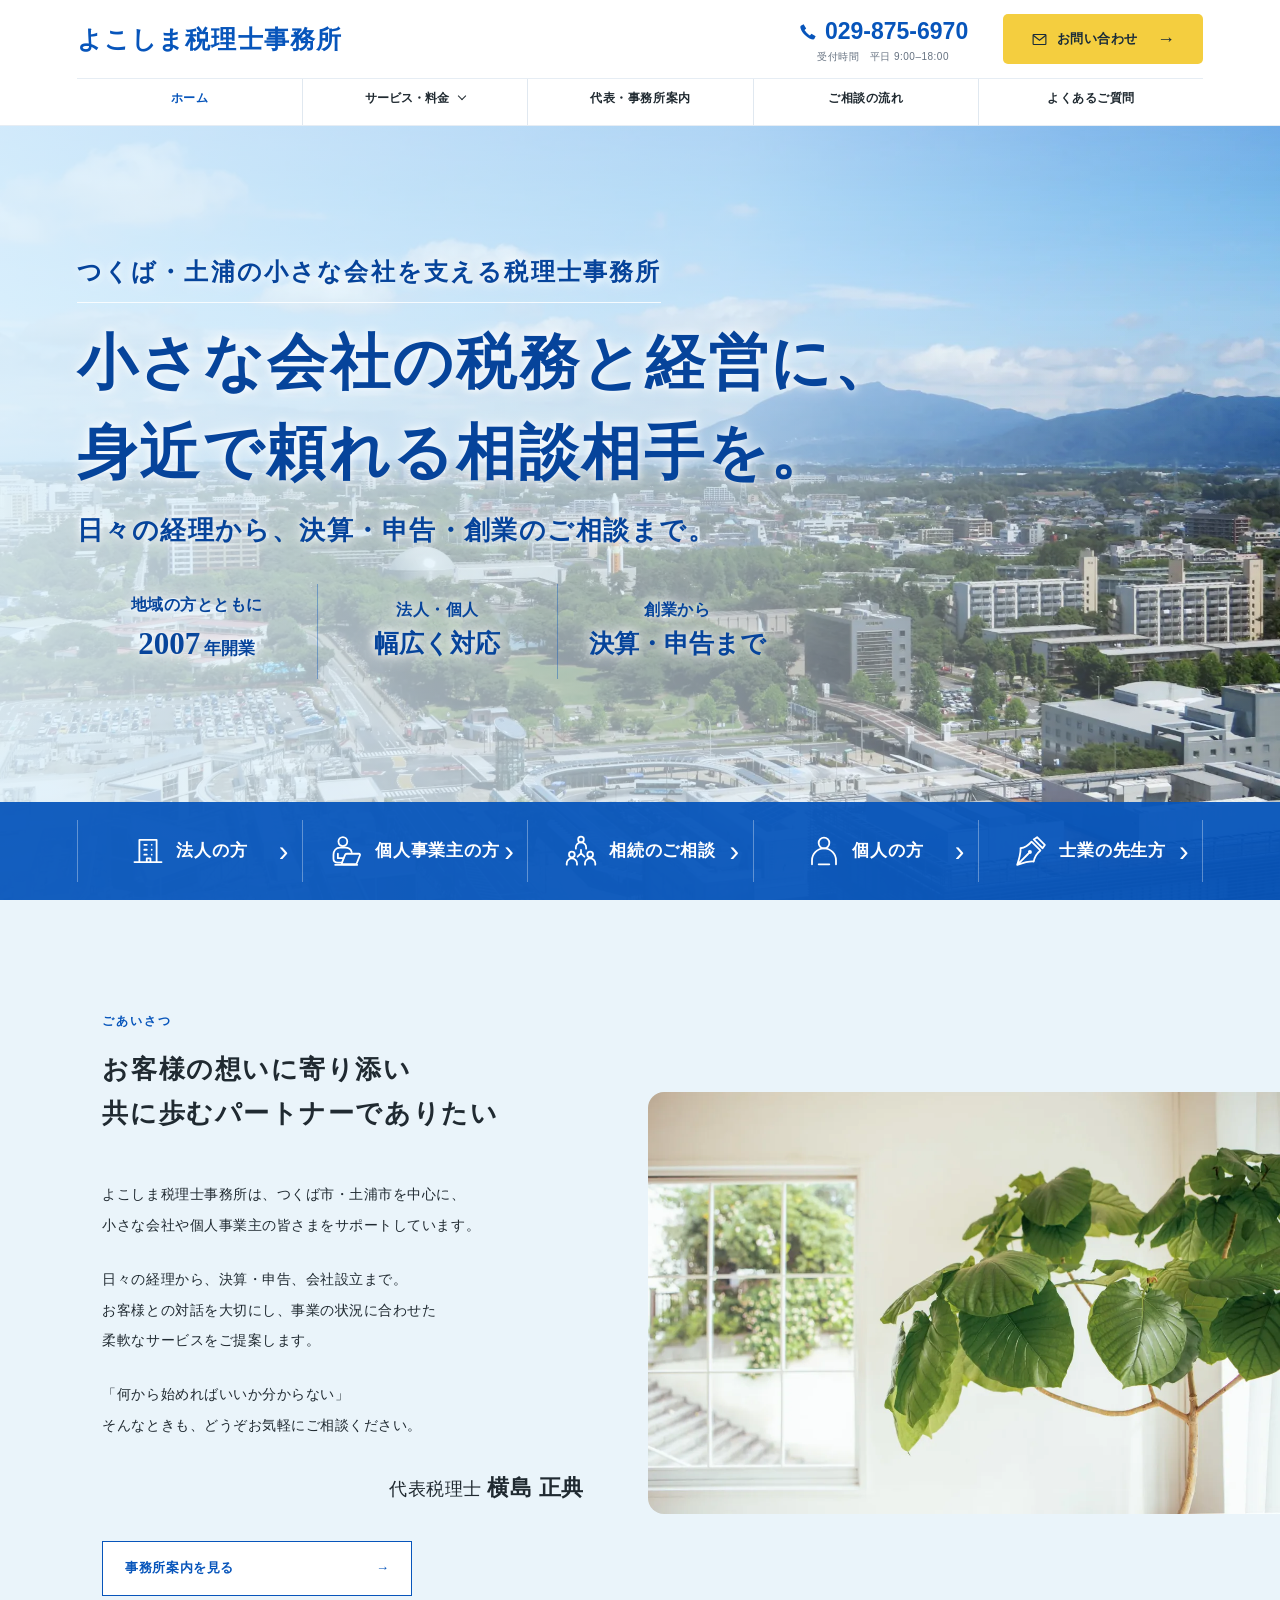
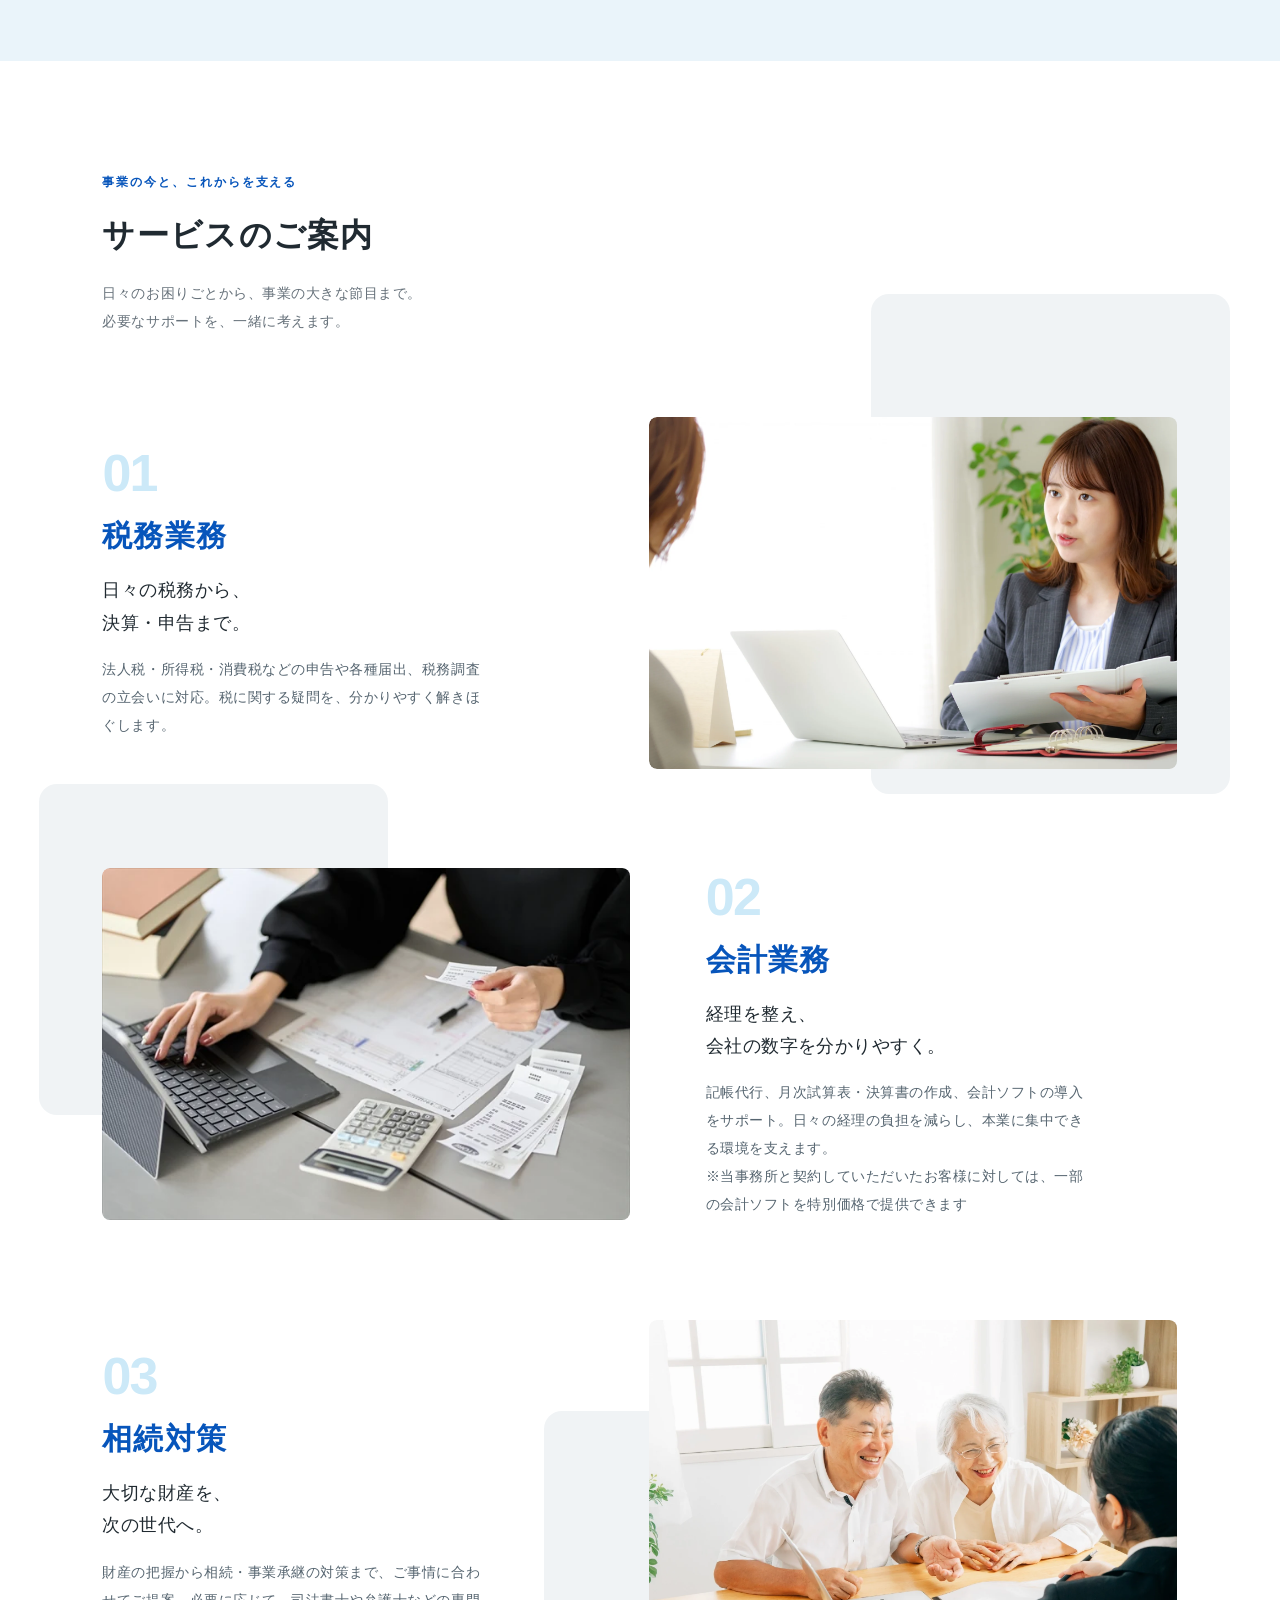
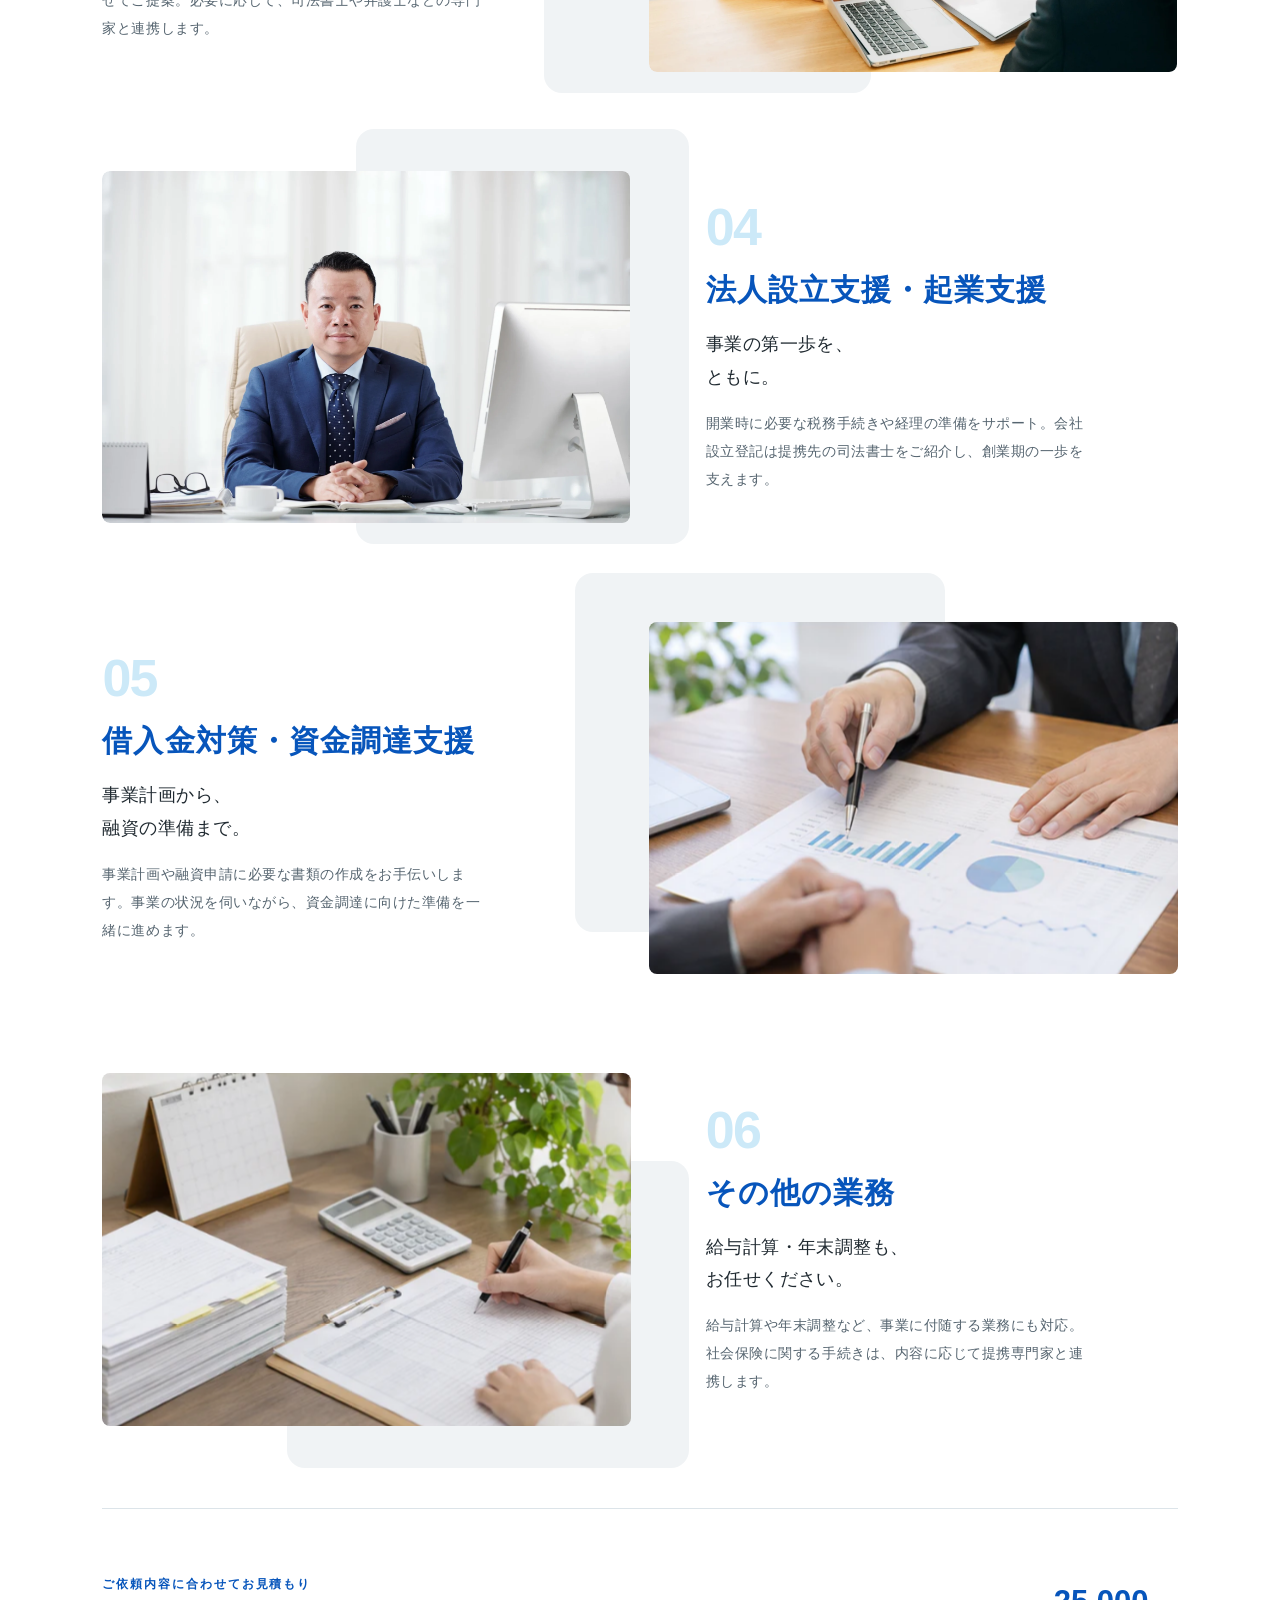
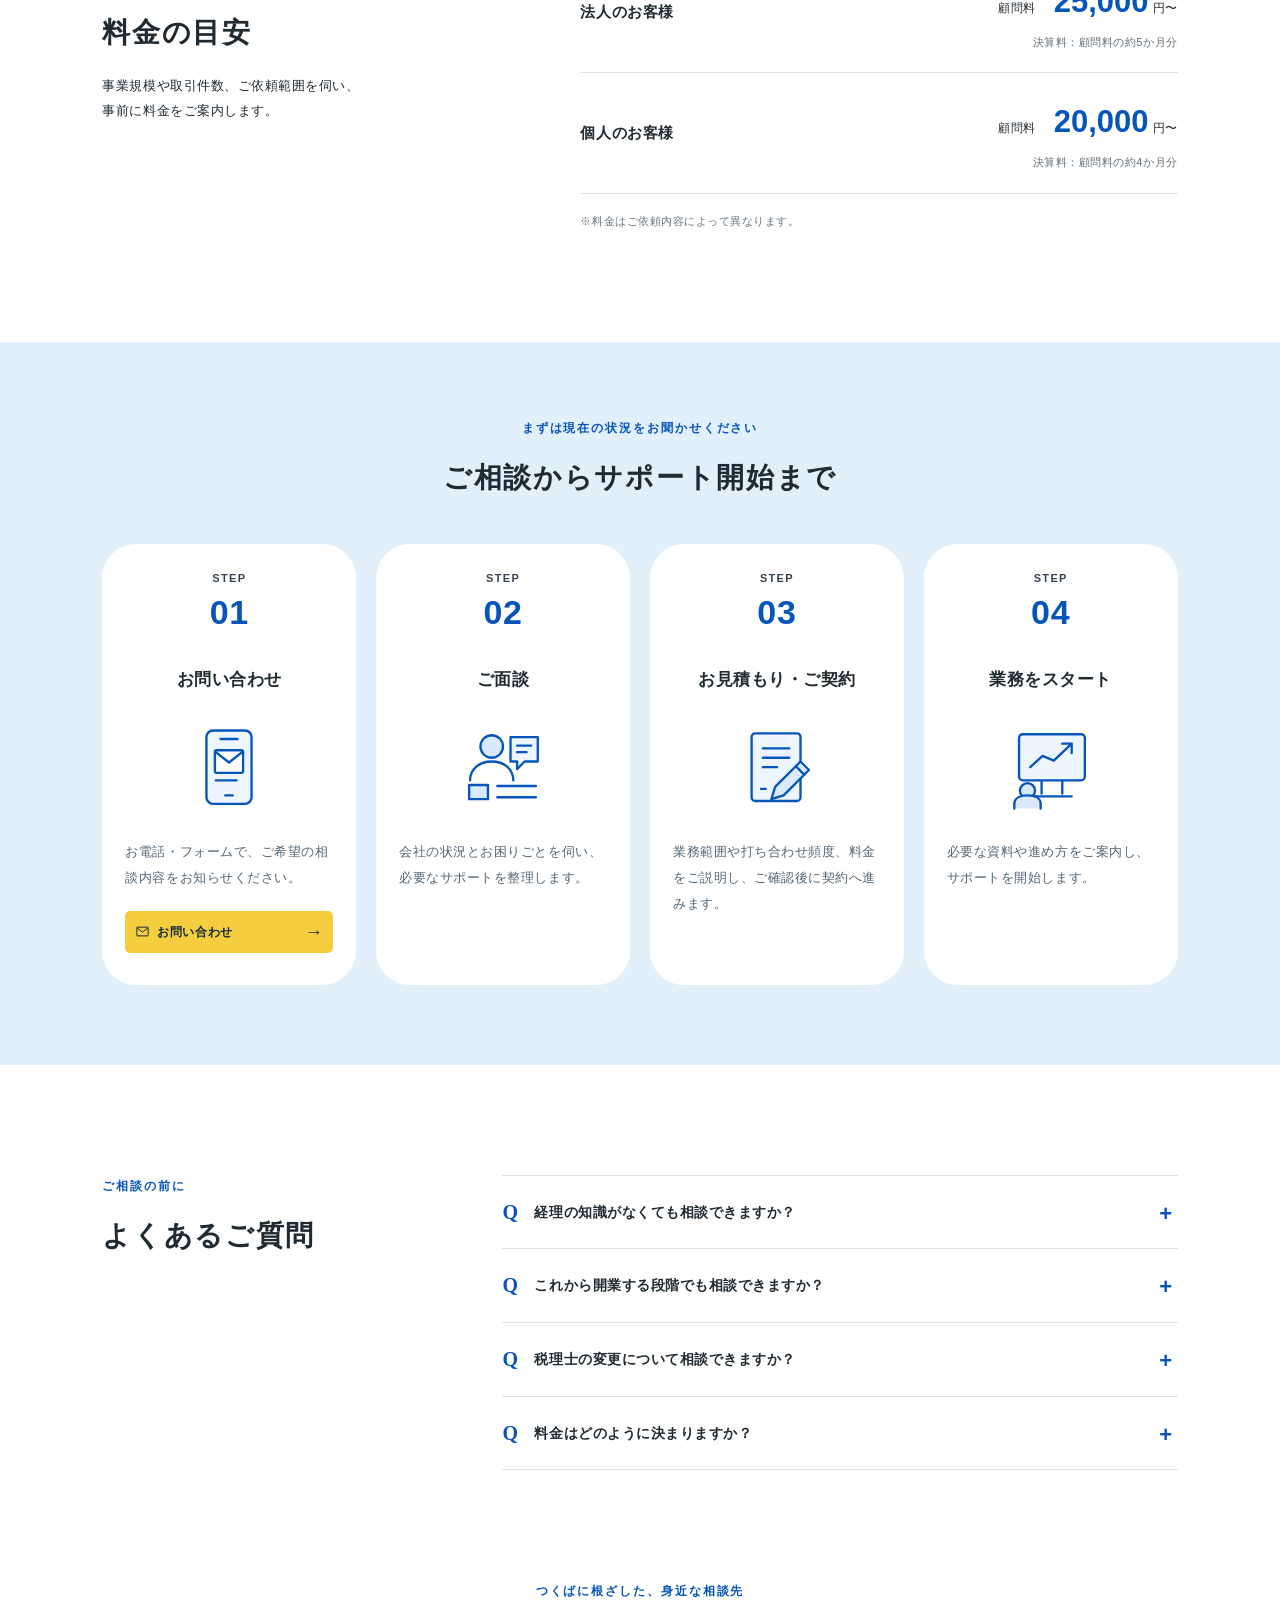
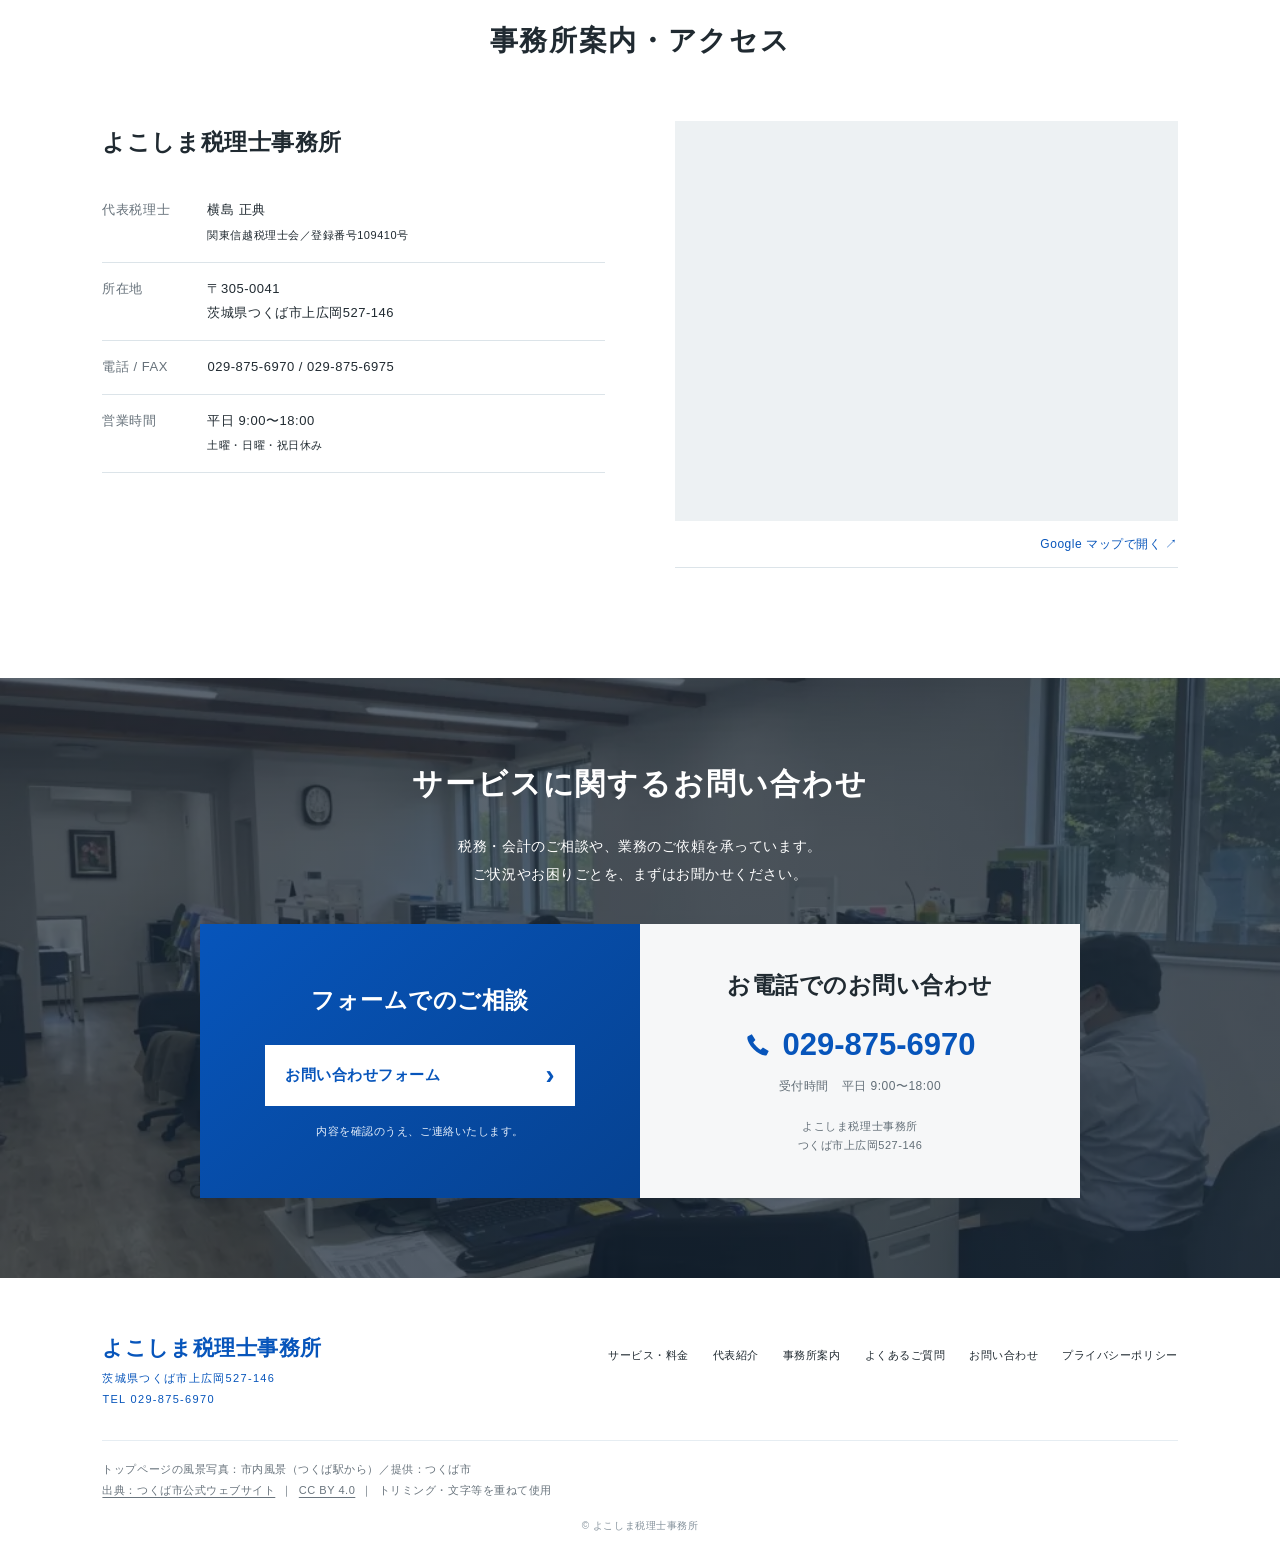
==== commit a30a21a5: "SEO監査の指摘を受け、表示速度・安全性・重複URL・代表者情報を改善する 圧縮とキャッシュ、セキュリティヘッダ、/xx/index.html から /xx/ への301を .htaccess に追加" ====
--- a/index.html
+++ b/index.html
@@ -1,5 +1,5 @@
 <!doctype html>
-<html lang="ja"><head><meta charset="utf-8"><meta name="viewport" content="width=device-width,initial-scale=1"><title>つくば市の税理士ならよこしま税理士事務所｜法人・個人事業主・相続</title><meta name="description" content="茨城県つくば市の税理士、よこしま税理士事務所です。法人の税務顧問・決算申告、個人事業主の確定申告・記帳代行、相続・贈与、創業支援まで対応します。つくば市・土浦市周辺の方はお気軽にご相談ください。"><link rel="canonical" href="https://yokoshima-cpta.com/"><script type="application/ld+json">{"@context":"https://schema.org","@graph":[{"@type":"WebSite","@id":"https://yokoshima-cpta.com/#website","name":"よこしま税理士事務所","url":"https://yokoshima-cpta.com/","inLanguage":"ja","publisher":{"@id":"https://yokoshima-cpta.com/#office"}},{"@type":"AccountingService","@id":"https://yokoshima-cpta.com/#office","name":"よこしま税理士事務所","url":"https://yokoshima-cpta.com/","telephone":"029-875-6970","faxNumber":"029-875-6975","image":"https://yokoshima-cpta.com/assets/yokoshima-representative.webp","address":{"@type":"PostalAddress","postalCode":"305-0041","addressRegion":"茨城県","addressLocality":"つくば市","streetAddress":"上広岡527-146","addressCountry":"JP"},"openingHoursSpecification":[{"@type":"OpeningHoursSpecification","dayOfWeek":["Monday","Tuesday","Wednesday","Thursday","Friday"],"opens":"09:00","closes":"18:00"}],"areaServed":[{"@type":"City","name":"つくば市"},{"@type":"City","name":"土浦市"}],"founder":{"@type":"Person","@id":"https://yokoshima-cpta.com/about/#yokoshima","name":"横島正典","jobTitle":"税理士","url":"https://yokoshima-cpta.com/about/","memberOf":{"@type":"Organization","name":"関東信越税理士会"}},"foundingDate":"2007-09"}]}</script><link rel="stylesheet" href="style.css"><link rel="stylesheet" href="home-flow.css"><link rel="stylesheet" href="contact-panel.css"><link rel="stylesheet" href="scroll-reveal.css"><link rel="icon" href="favicon.ico" type="image/x-icon"></head>
+<html lang="ja"><head><meta charset="utf-8"><meta name="viewport" content="width=device-width,initial-scale=1"><title>つくば市の税理士ならよこしま税理士事務所｜法人・個人事業主・相続</title><meta name="description" content="茨城県つくば市の税理士、よこしま税理士事務所です。法人の税務顧問・決算申告、個人事業主の確定申告・記帳代行、相続・贈与、創業支援まで対応します。つくば市・土浦市周辺の方はお気軽にご相談ください。"><link rel="canonical" href="https://yokoshima-cpta.com/"><meta property="og:type" content="website"><meta property="og:site_name" content="よこしま税理士事務所"><meta property="og:title" content="つくば市の税理士ならよこしま税理士事務所｜法人・個人事業主・相続"><meta property="og:description" content="茨城県つくば市の税理士、よこしま税理士事務所です。法人の税務顧問・決算申告、個人事業主の確定申告・記帳代行、相続・贈与、創業支援まで対応します。つくば市・土浦市周辺の方はお気軽にご相談ください。"><meta property="og:url" content="https://yokoshima-cpta.com/"><meta property="og:image" content="https://yokoshima-cpta.com/assets/ogp.jpg"><meta property="og:image:width" content="1200"><meta property="og:image:height" content="630"><meta property="og:image:alt" content="茨城県つくば市 よこしま税理士事務所 税務・会計・相続のご相談"><meta property="og:locale" content="ja_JP"><meta name="twitter:card" content="summary_large_image"><script type="application/ld+json">{"@context":"https://schema.org","@graph":[{"@type":"WebSite","@id":"https://yokoshima-cpta.com/#website","name":"よこしま税理士事務所","url":"https://yokoshima-cpta.com/","inLanguage":"ja","publisher":{"@id":"https://yokoshima-cpta.com/#office"}},{"@type":"AccountingService","@id":"https://yokoshima-cpta.com/#office","name":"よこしま税理士事務所","url":"https://yokoshima-cpta.com/","telephone":"029-875-6970","faxNumber":"029-875-6975","image":"https://yokoshima-cpta.com/assets/yokoshima-representative.webp","address":{"@type":"PostalAddress","postalCode":"305-0041","addressRegion":"茨城県","addressLocality":"つくば市","streetAddress":"上広岡527-146","addressCountry":"JP"},"openingHoursSpecification":[{"@type":"OpeningHoursSpecification","dayOfWeek":["Monday","Tuesday","Wednesday","Thursday","Friday"],"opens":"09:00","closes":"18:00"}],"areaServed":[{"@type":"City","name":"つくば市"},{"@type":"City","name":"土浦市"}],"founder":{"@id":"https://yokoshima-cpta.com/about/#yokoshima"},"foundingDate":"2007-09","priceRange":"月額顧問料 20,000円〜"}]}</script><link rel="stylesheet" href="style.css"><link rel="stylesheet" href="home-flow.css"><link rel="stylesheet" href="contact-panel.css"><link rel="stylesheet" href="scroll-reveal.css"><link rel="icon" href="favicon.ico" type="image/x-icon"></head>
 <body><a class="skip" href="#main">本文へ</a><header class="header header-two-row" id="top"><div class="header-top"><a class="brand" href="#top">よこしま税理士事務所</a><a class="header-phone" href="tel:0298756970"><span><svg viewBox="0 0 24 24" aria-hidden="true"><path d="M6.7 2.8 3.4 4.4c-1.4.8-.1 6.2 4.9 11.2s10.4 6.3 11.2 4.9l1.7-3.3-5-3-1.9 1.9c-1.8-.9-5.5-4.6-6.4-6.4l1.9-1.9-3.1-5Z" fill="currentColor"/></svg>029-875-6970</span><small>受付時間　平日 9:00–18:00</small></a><a class="header-cta" href="contact/"><svg viewBox="0 0 24 24" aria-hidden="true"><rect x="3" y="5" width="18" height="14" rx="1"/><path d="m3 6 9 7 9-7"/></svg>お問い合わせ<span>→</span></a><button class="menu" aria-label="メニューを開く" aria-expanded="false" aria-controls="navigation"><span></span><span></span></button></div><nav id="navigation" aria-label="メインナビゲーション"><a href="#top" aria-current="page">ホーム</a><div class="nav-service-dropdown"><button type="button" class="nav-service-trigger" aria-expanded="false" aria-controls="service-submenu">サービス・料金<span class="nav-service-caret" aria-hidden="true"></span></button><div class="nav-service-submenu" id="service-submenu" aria-label="対象別のサービス"><a href="corporate/"><svg class="audience-icon" viewBox="1 -1 26 26" preserveAspectRatio="xMidYMid meet" aria-hidden="true" fill="none" stroke="currentColor" stroke-width="1.8" stroke-linecap="round" stroke-linejoin="round"><path d="M7 21V3h14v18M3 21h22M11 7h2m4 0h0M11 11h2m4 0h0M11 15h2m4 0h0M13 21v-3h3v3"/></svg><span class="audience-label">法人の方</span><span class="nav-service-chevron" aria-hidden="true">›</span></a><a href="freelance/"><svg class="audience-icon" viewBox="-0.25 -0.5 29 29" preserveAspectRatio="xMidYMid meet" aria-hidden="true" fill="none" stroke="currentColor" stroke-width="1.8" stroke-linecap="round" stroke-linejoin="round"><circle cx="10.5" cy="5.5" r="4"/><path d="M18.5 15c-.7-3-3.2-4-6-4H8c-3.9 0-6 2.8-6 6.5V21c0 2.3 1.6 3.5 4 3.5h3.5M6 16.5v4H11M3.5 26.5h20"/><path d="M14 16.5h11c.9 0 1.3.6 1 1.4l-2.8 7c-.3.8-.8 1.1-1.6 1.1H10.5c-.8 0-1.2-.6-.9-1.3l2.8-7c.3-.8.8-1.2 1.6-1.2Z"/></svg><span class="audience-label">個人事業主の方</span><span class="nav-service-chevron" aria-hidden="true">›</span></a><a href="inheritance/"><svg class="audience-icon" viewBox="0 0 28 28" aria-hidden="true" fill="none" stroke="currentColor" stroke-width="1.8" stroke-linecap="round" stroke-linejoin="round"><circle cx="14" cy="4" r="2.5"/><circle cx="6" cy="17" r="2.5"/><circle cx="22" cy="17" r="2.5"/><path d="M9.5 12v-1a4.5 4.5 0 0 1 9 0v1M1.5 26v-1a4.5 4.5 0 0 1 9 0v1m7 0v-1a4.5 4.5 0 0 1 9 0v1M14 13v3m-3 3 3-3 3 3"/></svg><span class="audience-label">相続のご相談</span><span class="nav-service-chevron" aria-hidden="true">›</span></a><a href="personal/"><svg class="audience-icon" viewBox="2 2 24 24" preserveAspectRatio="xMidYMid meet" aria-hidden="true" fill="none" stroke="currentColor" stroke-width="1.8" stroke-linecap="round" stroke-linejoin="round"><circle cx="14" cy="8" r="4"/><path d="M5 24v-3a9 9 0 0 1 18 0v3M10 24h8"/></svg><span class="audience-label">個人の方</span><span class="nav-service-chevron" aria-hidden="true">›</span></a><a href="partners/"><svg class="audience-icon" viewBox="0 -1 29 29" preserveAspectRatio="xMidYMid meet" aria-hidden="true" fill="none" stroke="currentColor" stroke-width="1.8" stroke-linecap="round" stroke-linejoin="round"><path d="m17 3 3-2 7 7-2 3-8-8ZM15 5l8 8c-3.5 3-5.5 6-6 10-4.5-.5-9 1-15 3 2-6 3.5-10.5 3-15 4-.5 7-2.5 10-6ZM2 26l10-10"/><circle cx="13.5" cy="14.5" r="1.8" fill="currentColor" stroke="none"/></svg><span class="audience-label">士業の先生方</span><span class="nav-service-chevron" aria-hidden="true">›</span></a></div></div><a href="about/">代表・事務所案内</a><a href="flow/">ご相談の流れ</a><a href="faq/">よくあるご質問</a></nav></header>
 <main id="main"><section class="hero hero-classic" aria-label="つくばの小さな会社を支える税理士事務所"><img class="hero-city" src="assets/tsukuba.webp" alt="つくば駅周辺の街並みと筑波山" fetchpriority="high"><div class="hero-wash"></div><div class="hero-content"><div class="hero-copy"><p class="hero-kicker">つくば・土浦の小さな会社を支える税理士事務所</p><h1>小さな会社の税務と経営に、<br>身近で頼れる相談相手を。</h1><p class="hero-subtitle">日々の経理から、決算・申告・創業のご相談まで。</p><ul class="hero-strengths" aria-label="事務所の特徴"><li><p>地域の方とともに<strong>2007<span>年開業</span></strong></p></li><li><p>法人・個人<strong>幅広く対応</strong></p></li><li><p>創業から<strong>決算・申告まで</strong></p></li></ul></div></div><nav class="hero-office hero-audiences" aria-label="ご相談される方へ"><a href="corporate/"><span class="audience-content"><svg class="audience-icon" viewBox="1 -1 26 26" preserveAspectRatio="xMidYMid meet" aria-hidden="true" fill="none" stroke="currentColor" stroke-width="1.8" stroke-linecap="round" stroke-linejoin="round"><path d="M7 21V3h14v18M3 21h22M11 7h2m4 0h0M11 11h2m4 0h0M11 15h2m4 0h0M13 21v-3h3v3"/></svg><span class="audience-label">法人の方</span></span><span class="audience-chevron" aria-hidden="true">›</span></a><a href="freelance/"><span class="audience-content"><svg class="audience-icon" viewBox="-0.25 -0.5 29 29" preserveAspectRatio="xMidYMid meet" aria-hidden="true" fill="none" stroke="currentColor" stroke-width="1.8" stroke-linecap="round" stroke-linejoin="round"><circle cx="10.5" cy="5.5" r="4"/><path d="M18.5 15c-.7-3-3.2-4-6-4H8c-3.9 0-6 2.8-6 6.5V21c0 2.3 1.6 3.5 4 3.5h3.5M6 16.5v4H11M3.5 26.5h20"/><path d="M14 16.5h11c.9 0 1.3.6 1 1.4l-2.8 7c-.3.8-.8 1.1-1.6 1.1H10.5c-.8 0-1.2-.6-.9-1.3l2.8-7c.3-.8.8-1.2 1.6-1.2Z"/></svg><span class="audience-label">個人事業主の方</span></span><span class="audience-chevron" aria-hidden="true">›</span></a><a href="inheritance/"><span class="audience-content"><svg class="audience-icon" viewBox="0 0 28 28" aria-hidden="true" fill="none" stroke="currentColor" stroke-width="1.8" stroke-linecap="round" stroke-linejoin="round"><circle cx="14" cy="4" r="2.5"/><circle cx="6" cy="17" r="2.5"/><circle cx="22" cy="17" r="2.5"/><path d="M9.5 12v-1a4.5 4.5 0 0 1 9 0v1M1.5 26v-1a4.5 4.5 0 0 1 9 0v1m7 0v-1a4.5 4.5 0 0 1 9 0v1M14 13v3m-3 3 3-3 3 3"/></svg><span class="audience-label">相続のご相談</span></span><span class="audience-chevron" aria-hidden="true">›</span></a><a href="personal/"><span class="audience-content"><svg class="audience-icon" viewBox="2 2 24 24" preserveAspectRatio="xMidYMid meet" aria-hidden="true" fill="none" stroke="currentColor" stroke-width="1.8" stroke-linecap="round" stroke-linejoin="round"><circle cx="14" cy="8" r="4"/><path d="M5 24v-3a9 9 0 0 1 18 0v3M10 24h8"/></svg><span class="audience-label">個人の方</span></span><span class="audience-chevron" aria-hidden="true">›</span></a><a href="partners/"><span class="audience-content"><svg class="audience-icon" viewBox="0 -1 29 29" preserveAspectRatio="xMidYMid meet" aria-hidden="true" fill="none" stroke="currentColor" stroke-width="1.8" stroke-linecap="round" stroke-linejoin="round"><path d="m17 3 3-2 7 7-2 3-8-8ZM15 5l8 8c-3.5 3-5.5 6-6 10-4.5-.5-9 1-15 3 2-6 3.5-10.5 3-15 4-.5 7-2.5 10-6ZM2 26l10-10"/><circle cx="13.5" cy="14.5" r="1.8" fill="currentColor" stroke="none"/></svg><span class="audience-label">士業の先生方</span></span><span class="audience-chevron" aria-hidden="true">›</span></a></nav></section>
 <section class="intro section" id="about"><div class="intro-bg"></div><div class="wrap intro-grid"><div class="intro-copy"><p class="eyebrow">ごあいさつ</p><h2>お客様の想いに寄り添い<br>共に歩むパートナーでありたい</h2><div class="prose"><p>よこしま税理士事務所は、つくば市・土浦市を中心に、<br class="desktop">小さな会社や個人事業主の皆さまをサポートしています。</p><p>日々の経理から、決算・申告、会社設立まで。<br>お客様との対話を大切にし、事業の状況に合わせた<br class="desktop">柔軟なサービスをご提案します。</p><p>「何から始めればいいか分からない」<br>そんなときも、どうぞお気軽にご相談ください。</p><p class="intro-signature">代表税理士 <strong>横島 正典</strong></p></div><a class="outline" href="about/">事務所案内を見る <span>→</span></a></div><figure class="intro-photo"><img src="assets/greeting-plant-window.webp" alt="窓辺に観葉植物が置かれた明るい室内" width="1200" height="800" loading="lazy"></figure></div></section>
--- a/contact-panel.css
+++ b/contact-panel.css
@@ -1,4 +1,4 @@
-.corporate-contact{position:relative;padding:80px 0;background:linear-gradient(#152332b3,#152332b3),url('assets/office-contact.jpg') center 52%/cover no-repeat;color:white}
+.corporate-contact{position:relative;padding:80px 0;background:linear-gradient(#152332b3,#152332b3),url('assets/office-contact.webp') center 52%/cover no-repeat;color:white}
 .corporate-contact h2{font-family:"Yu Mincho","Hiragino Mincho ProN",serif;font-weight:700;font-size:30px;line-height:1.7}
 .corporate-contact-intro{margin:23px auto 36px;font-size:14px;line-height:2}
 .corporate-contact-panels{display:grid;grid-template-columns:1fr 1fr;max-width:880px;margin:0 auto;text-align:center}
